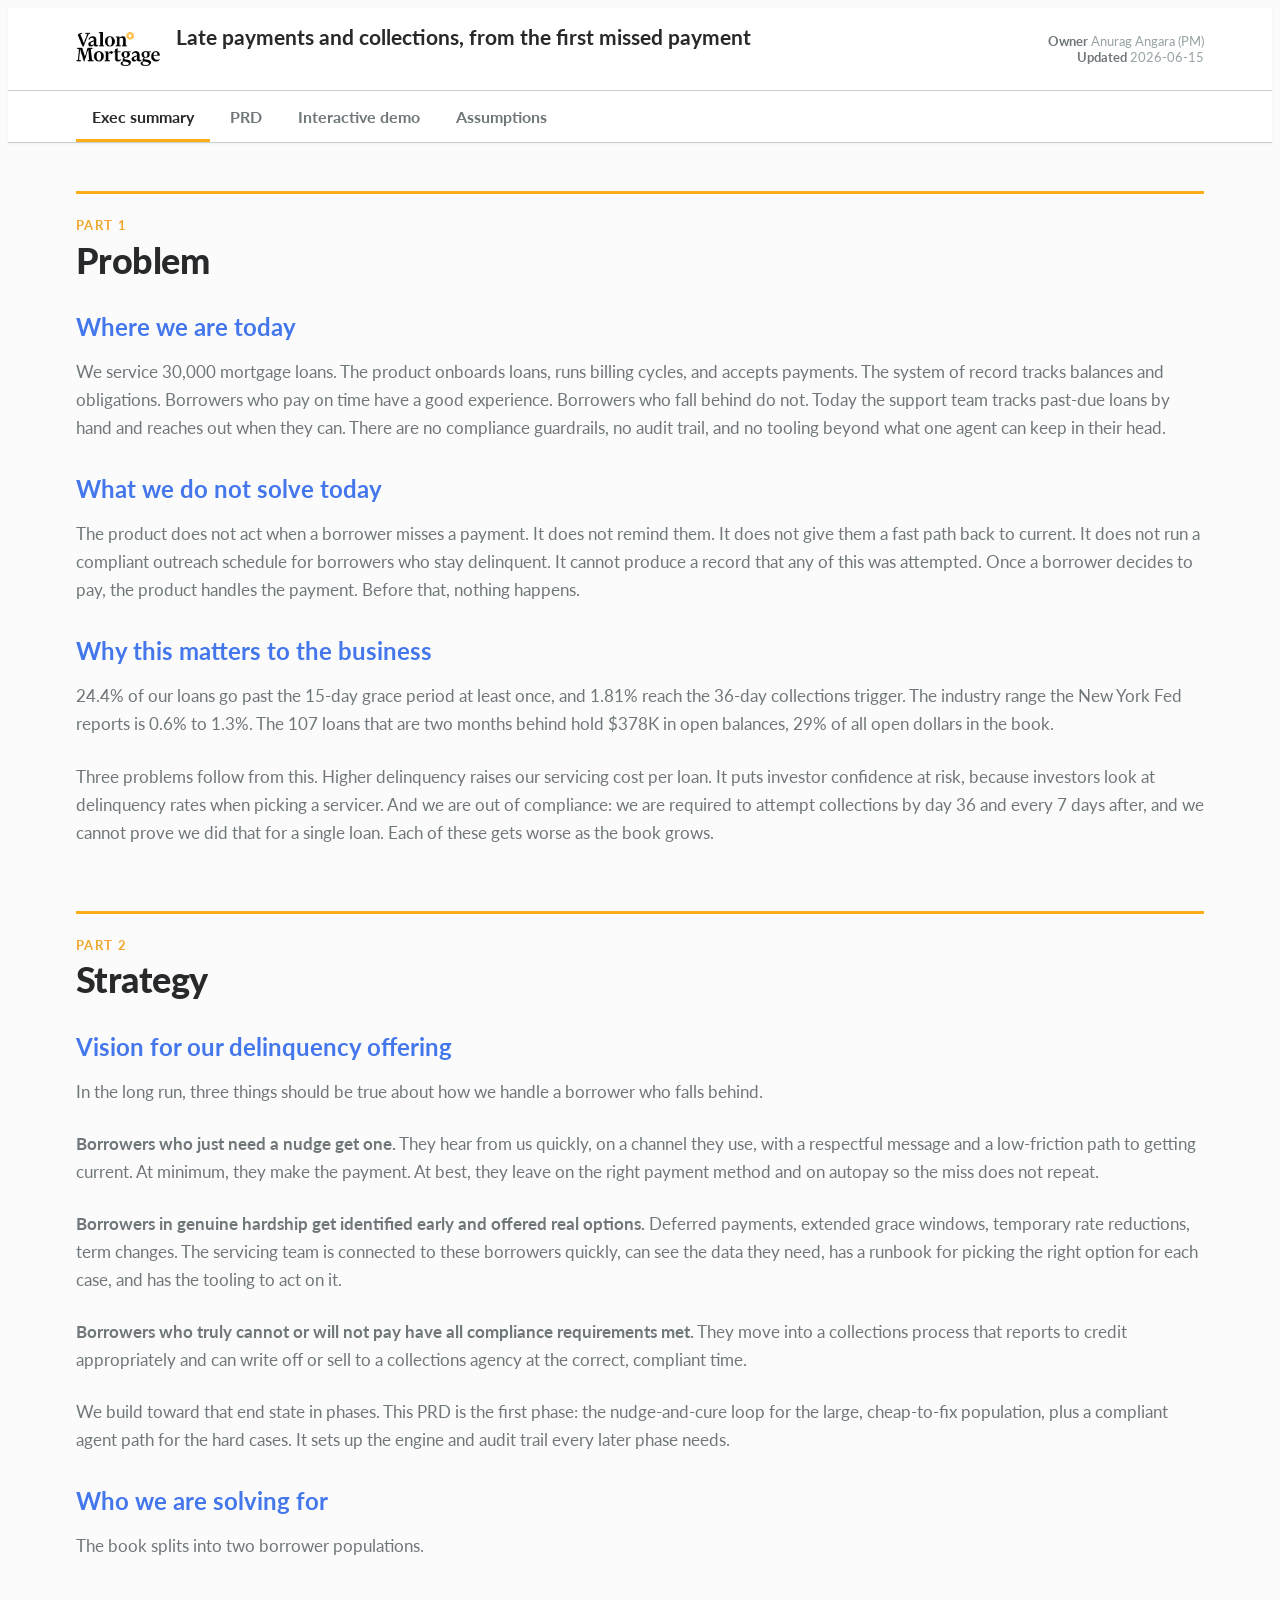
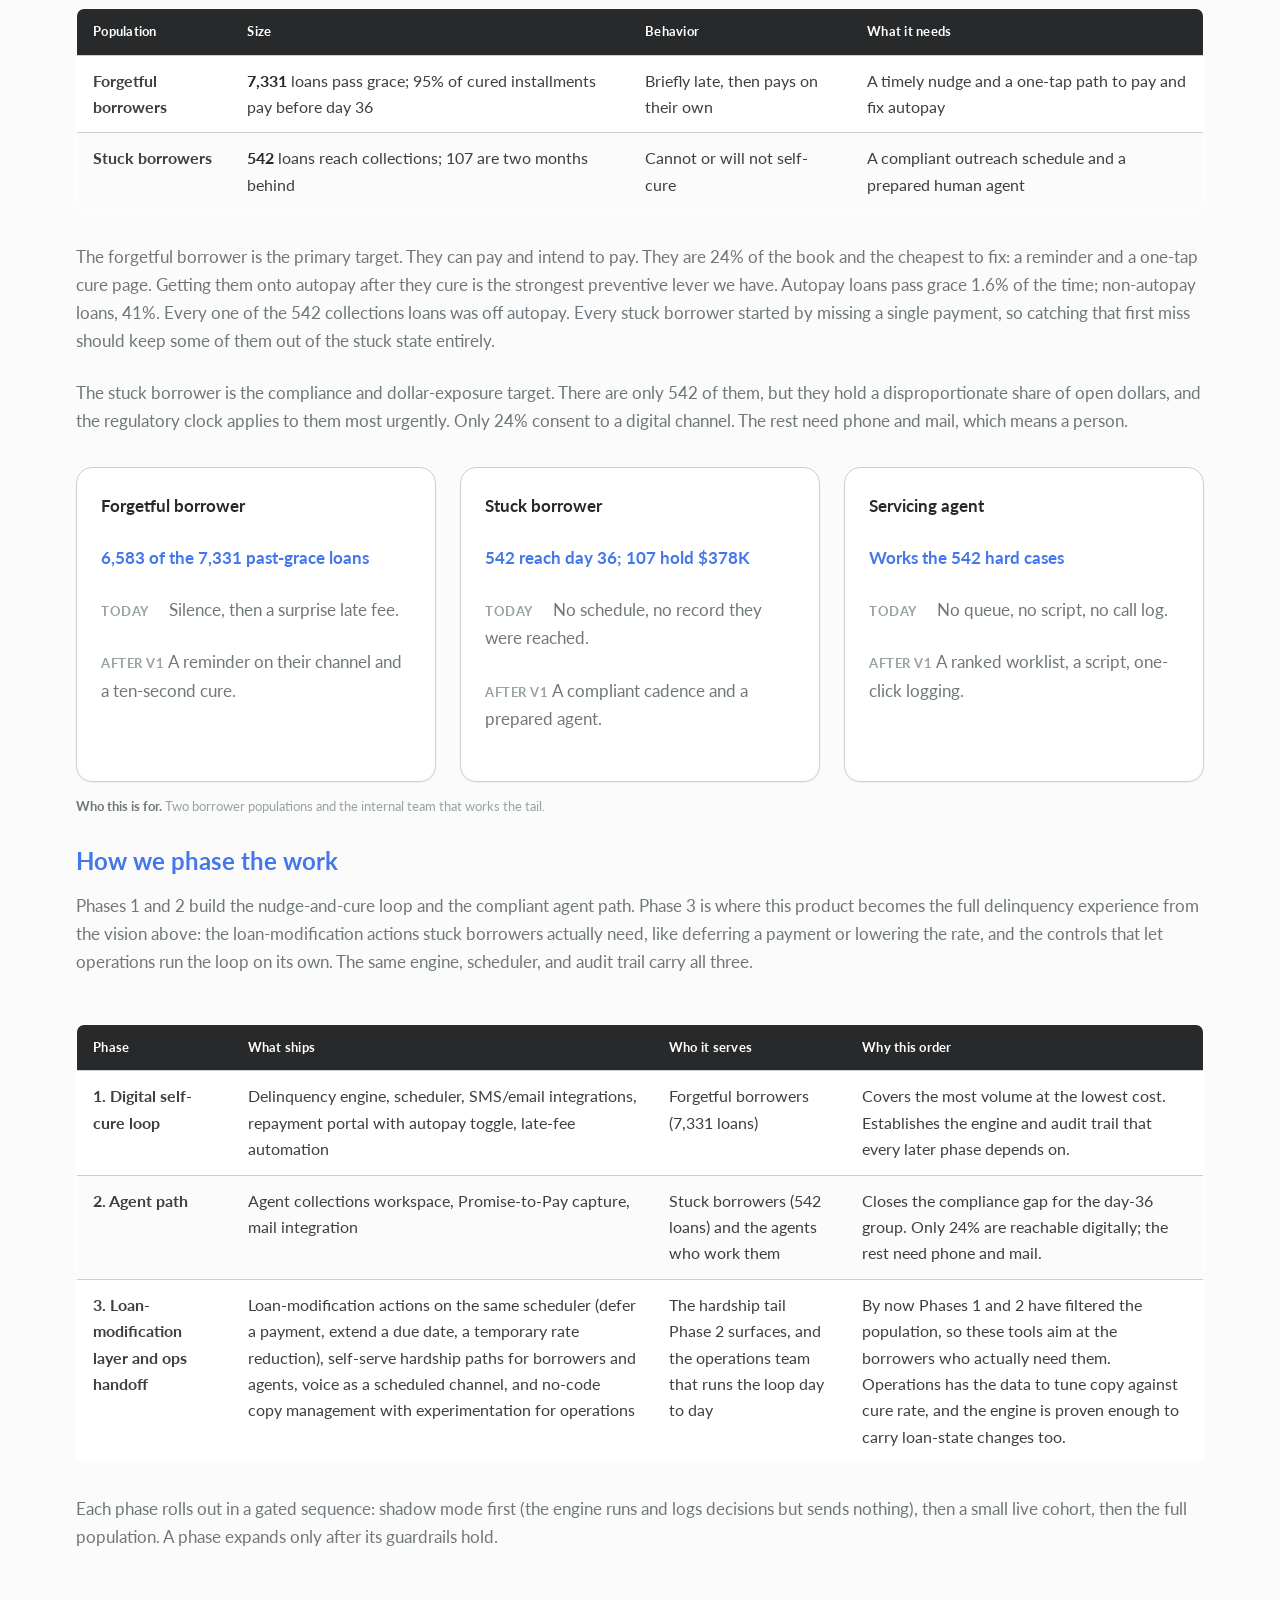
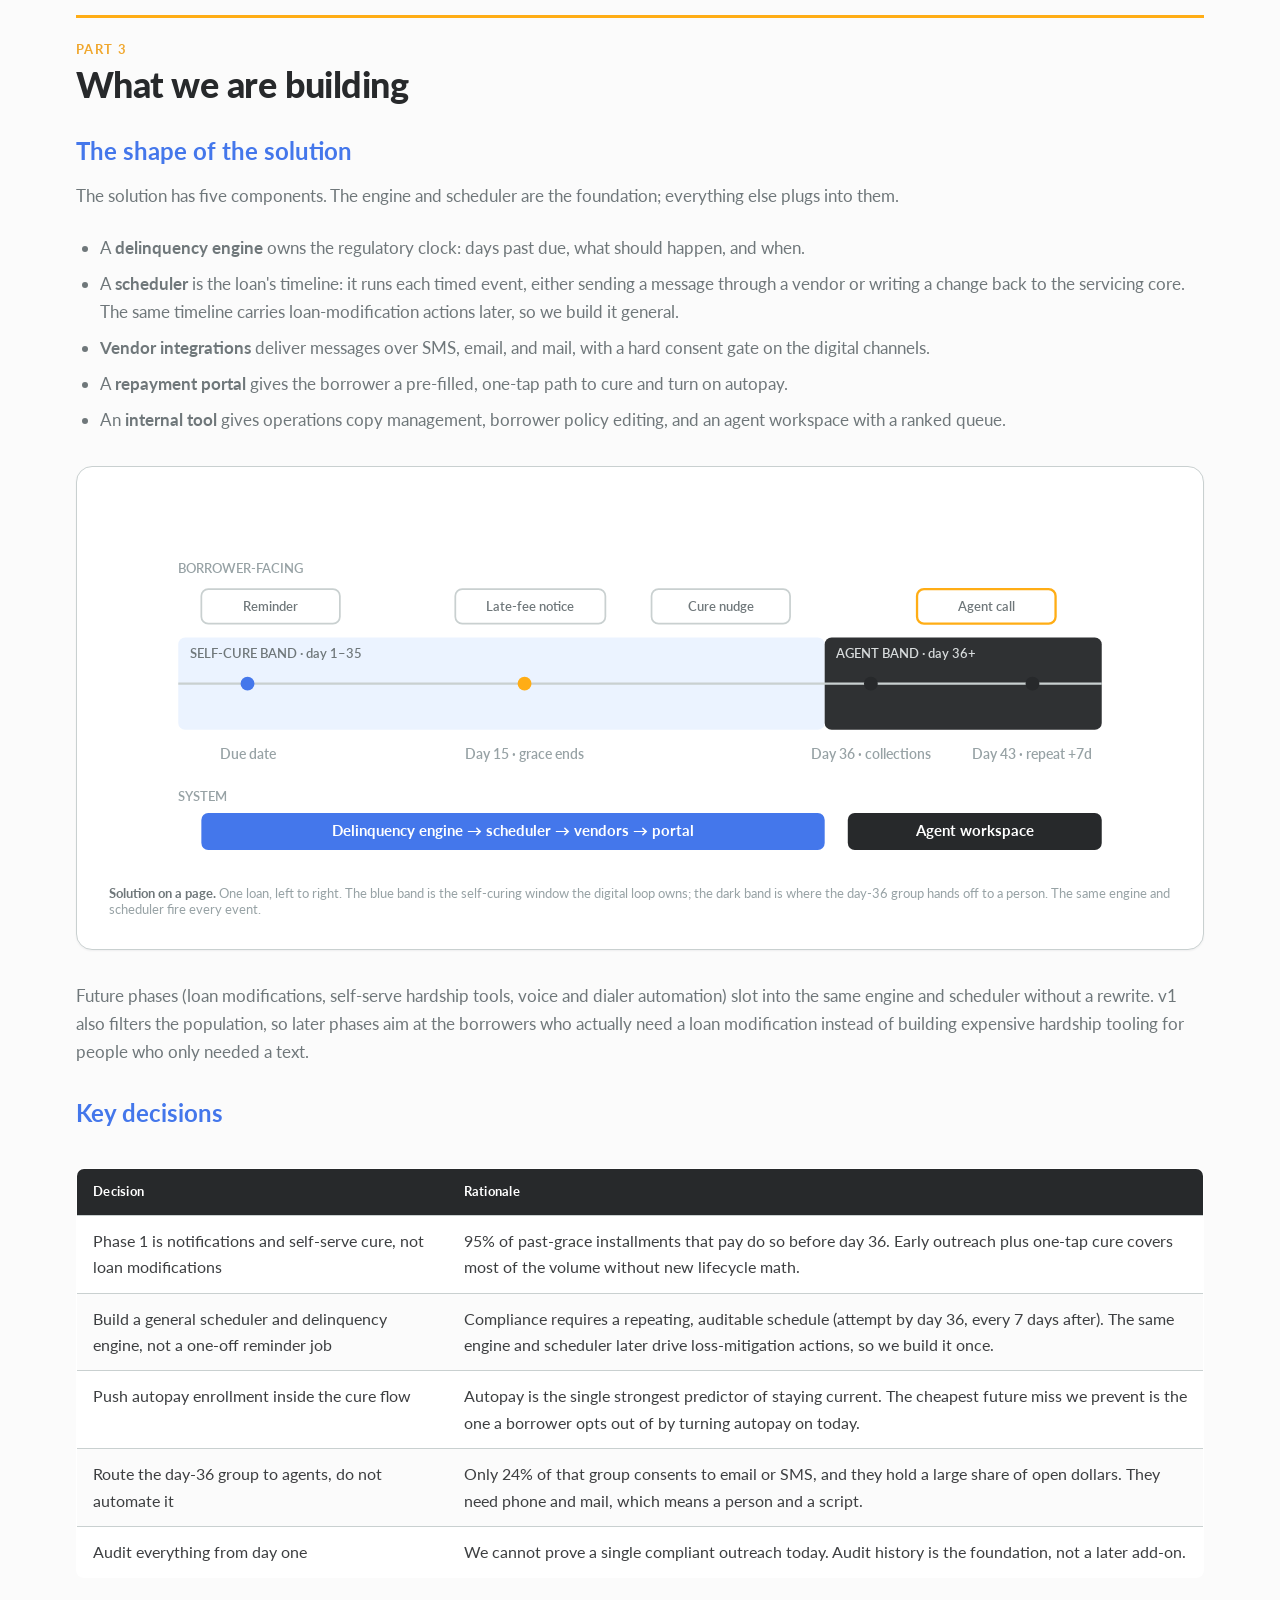
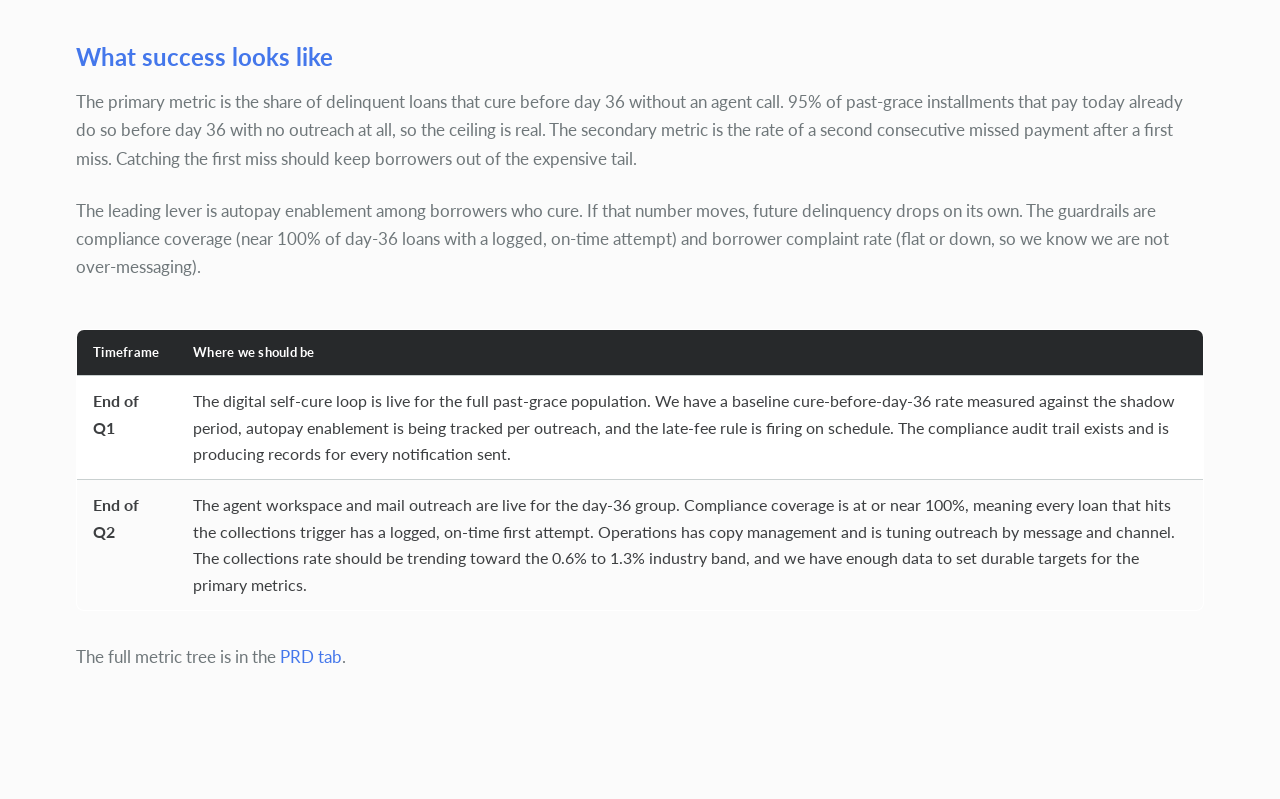
==== prd.html @ a37560a2 "some fixes" ====
<!DOCTYPE html>
<html lang="en">
<head>
  <meta charset="UTF-8">
  <meta name="viewport" content="width=device-width, initial-scale=1.0">
  <title>Valon PRD: Late payments and collections</title>
  <link rel="icon" href="brand/assets/logos/valon-brandmark.svg">
  <link rel="stylesheet" href="brand/styles.css">
  <style>
    /* ====================================================================
       Portal chrome. Colors and sizes pull from brand tokens in
       brand/styles.css; nothing here invents a new hex or font.
       ==================================================================== */

    html { scroll-behavior: smooth; }
    body.valon { background: var(--valon-off-white); }

    /* --- Sticky header ------------------------------------------------- */
    .portal-header {
      position: sticky;
      top: 0;
      z-index: 50;
      background: var(--valon-white);
      border-bottom: 1px solid var(--color-border);
      box-shadow: var(--shadow-sm);
    }
    .portal-header__bar {
      display: flex;
      align-items: center;
      gap: var(--space-4);
      padding: var(--space-4) var(--space-6);
      max-width: var(--container-max);
      margin-inline: auto;
      flex-wrap: wrap;
    }
    .portal-header__logo { height: 34px; width: auto; border-radius: 0; }
    .portal-header__title {
      font-family: var(--font-display);
      font-weight: var(--weight-bold);
      color: var(--color-heading);
      font-size: var(--text-md);
      line-height: var(--leading-snug);
      margin: 0;
    }
    .portal-header__meta {
      margin-left: auto;
      font-size: var(--text-xs);
      color: var(--valon-gray-mid);
      text-align: right;
      line-height: var(--leading-snug);
    }
    .portal-header__meta strong { color: var(--valon-gray); font-weight: var(--weight-bold); }

    /* --- Tab nav ------------------------------------------------------- */
    .tabnav {
      border-top: 1px solid var(--color-border);
      background: var(--valon-white);
    }
    .tabnav__inner {
      display: flex;
      gap: var(--space-1);
      max-width: var(--container-max);
      margin-inline: auto;
      padding-inline: var(--space-6);
      overflow-x: auto;
    }
    .tab-btn {
      appearance: none;
      background: transparent;
      border: 0;
      border-bottom: 3px solid transparent;
      font-family: var(--font-body);
      font-size: var(--text-sm);
      font-weight: var(--weight-bold);
      color: var(--valon-gray);
      padding: var(--space-4) var(--space-4) calc(var(--space-4) - 3px);
      cursor: pointer;
      white-space: nowrap;
      transition: color var(--transition), border-color var(--transition);
    }
    .tab-btn:hover { color: var(--valon-ink); }
    .tab-btn.is-active {
      color: var(--valon-ink);
      border-bottom-color: var(--valon-amber);
    }
    .tab-btn__tag {
      display: inline-block;
      margin-left: var(--space-2);
      font-size: 0.6875rem;
      font-weight: var(--weight-bold);
      letter-spacing: 0.04em;
      text-transform: uppercase;
      color: var(--valon-blue);
      background: var(--valon-blue-tint);
      border-radius: var(--radius-pill);
      padding: 2px 8px;
      vertical-align: middle;
    }

    /* --- Tab panels ---------------------------------------------------- */
    .tab-panel { display: none; }
    .tab-panel.is-active { display: block; animation: fade 200ms ease both; }
    /* Opacity-only: an animated transform (even the identity matrix left by
       animation-fill-mode:both) makes this panel a containing block for any
       position:fixed descendant, pinning the add-loan modal to the panel top
       instead of the viewport. Fade with opacity alone to avoid that. */
    @keyframes fade { from { opacity: 0; } to { opacity: 1; } }

    .doc {
      max-width: var(--container-max);
      margin-inline: auto;
      padding: var(--space-12) var(--space-6) var(--space-24);
    }

    /* ----------------------------------------------------------------------
       Document heading scale. The brand tokens step too finely between
       --text-lg/xl/2xl (and invert on mobile), so the doc sets its own
       explicit sizes in rem to keep a clear h2 > h3 > h4 ladder at every
       width. h2 carries a numbered amber rule so the top-level sections
       read as the document's primary structure; h3 and h4 are plainer.
       ---------------------------------------------------------------------- */
    .doc h2 {
      font-size: 2.25rem;
      line-height: var(--leading-tight);
      letter-spacing: -0.015em;
      font-weight: var(--weight-black);
      color: var(--color-heading);
      margin-top: var(--space-16);
      padding-top: var(--space-6);
      border-top: 3px solid var(--valon-amber);
      scroll-margin-top: 150px;
    }
    .doc h2:first-of-type { margin-top: 0; }
    .doc h3 {
      font-size: 1.5rem;
      line-height: var(--leading-snug);
      font-weight: var(--weight-bold);
      color: var(--valon-blue);
      margin-top: var(--space-8);
      scroll-margin-top: 150px;
    }
    .doc h4 {
      font-size: 1.1875rem;
      line-height: var(--leading-snug);
      font-weight: var(--weight-bold);
      color: var(--valon-ink-soft);
      margin-top: var(--space-6);
      margin-bottom: var(--space-2);
    }
    .doc p, .doc li { font-size: var(--text-base); line-height: var(--leading-relaxed); }
    .doc ul { padding-left: var(--space-6); margin: 0 0 var(--space-6); }
    .doc li { margin-bottom: var(--space-2); }
    .doc .lead {
      font-size: var(--text-md);
      color: var(--valon-ink-soft);
      line-height: var(--leading-normal);
    }
    /* Eyebrow kicker that sits above an h2 to number the section. */
    .doc .kicker {
      display: block;
      font-size: var(--text-xs);
      font-weight: var(--weight-bold);
      letter-spacing: 0.1em;
      text-transform: uppercase;
      color: var(--valon-amber-deep);
      margin-bottom: var(--space-2);
    }

    @media (max-width: 768px) {
      .doc h2 { font-size: 1.75rem; }
      .doc h3 { font-size: 1.3125rem; }
      .doc h4 { font-size: 1rem; }
    }

    /* Section divider rule between major blocks */
    .doc hr { margin: var(--space-16) 0; }

    /* --- Tables -------------------------------------------------------- */
    .doc table {
      width: 100%;
      border-collapse: collapse;
      margin: var(--space-6) 0 var(--space-8);
      font-size: var(--text-sm);
      background: var(--valon-white);
      border: 1px solid var(--color-border);
      border-radius: var(--radius);
      overflow: hidden;
    }
    .doc thead th {
      background: var(--valon-ink);
      color: var(--valon-white);
      text-align: left;
      font-weight: var(--weight-bold);
      padding: var(--space-3) var(--space-4);
      font-size: var(--text-xs);
      letter-spacing: 0.02em;
    }
    .doc tbody td {
      padding: var(--space-3) var(--space-4);
      border-top: 1px solid var(--color-border);
      vertical-align: top;
      color: var(--valon-ink-soft);
    }
    .doc tbody tr:nth-child(even) { background: var(--valon-off-white); }
    .doc tbody tr:hover { background: var(--valon-blue-tint); }
    .doc td .num { font-variant-numeric: tabular-nums; font-weight: var(--weight-bold); color: var(--valon-ink); }
    .table-wrap { overflow-x: auto; }

    /* Callout for the "shape of the solution" / brief lists */
    .callout {
      background: var(--valon-blue-tint);
      border-left: 4px solid var(--valon-blue);
      border-radius: var(--radius);
      padding: var(--space-4) var(--space-6);
      margin: var(--space-6) 0;
    }
    .callout p:last-child { margin-bottom: 0; }

    /* --- Figure / diagram frame --------------------------------------- */
    .figure {
      margin: var(--space-8) 0;
      background: var(--valon-white);
      border: 1px solid var(--color-border);
      border-radius: var(--radius-lg);
      padding: var(--space-8);
      box-shadow: var(--shadow-sm);
    }
    .figure__cap {
      margin-top: var(--space-4);
      font-size: var(--text-xs);
      color: var(--valon-gray-mid);
      line-height: var(--leading-snug);
    }
    .figure__cap b { color: var(--valon-gray); }
    .figure svg { display: block; width: 100%; height: auto; }

    /* --- In-page TOC --------------------------------------------------- */
    .toc {
      background: var(--valon-surface);
      border-radius: var(--radius-lg);
      padding: var(--space-6) var(--space-8);
      margin-bottom: var(--space-12);
    }
    .toc h4 {
      margin: 0 0 var(--space-4);
      font-size: var(--text-xs);
      text-transform: uppercase;
      letter-spacing: 0.08em;
      color: var(--valon-gray-mid);
    }
    .toc ul {
      list-style: none;
      padding: 0;
      margin: 0;
      columns: 2;
      column-gap: var(--space-8);
    }
    .toc li { margin-bottom: var(--space-2); break-inside: avoid; }
    .toc a { font-size: var(--text-sm); font-weight: var(--weight-medium); }

    /* --- Diagram primitives (shared by inline SVG labels) -------------- */
    .d-band-self { fill: var(--valon-blue-tint); }
    .d-band-agent { fill: #2f3133; }
    .d-line { stroke: var(--valon-gray-light); stroke-width: 2; }
    .d-axis { fill: var(--valon-gray-mid); font: 600 12px var(--font-body); }
    .d-node-fill { fill: var(--valon-white); stroke: var(--valon-gray-light); stroke-width: 1.5; }
    .d-node-ink { fill: var(--valon-ink); }
    .d-node-blue { fill: var(--valon-blue); }
    .d-node-amber { fill: var(--valon-amber); }
    .d-label { font: 700 13px var(--font-body); fill: var(--valon-ink); }
    .d-label-sm { font: 600 11px var(--font-body); fill: var(--valon-gray); }
    .d-label-white { font: 700 13px var(--font-body); fill: var(--valon-white); }
    .d-label-white-sm { font: 600 11px var(--font-body); fill: #d7dbdc; }
    .d-arrow { stroke: var(--valon-gray); stroke-width: 1.6; fill: none; }
    .d-arrow-dash { stroke: var(--valon-gray-mid); stroke-width: 1.6; fill: none; stroke-dasharray: 5 4; }

    /* --- Persona strip ------------------------------------------------- */
    .persona-grid {
      display: grid;
      grid-template-columns: repeat(auto-fit, minmax(220px, 1fr));
      gap: var(--space-6);
    }
    .persona {
      background: var(--valon-white);
      border: 1px solid var(--color-border);
      border-radius: var(--radius-lg);
      padding: var(--space-6);
      box-shadow: var(--shadow-sm);
    }
    .persona__role { font-family: var(--font-display); font-weight: var(--weight-bold); color: var(--valon-ink); font-size: var(--text-md); margin: 0 0 var(--space-1); }
    .persona__size { font-size: var(--text-xs); color: var(--valon-blue); font-weight: var(--weight-bold); margin-bottom: var(--space-4); }
    .persona__row { font-size: var(--text-sm); margin-bottom: var(--space-2); line-height: var(--leading-snug); }
    .persona__row .k { display: inline-block; min-width: 64px; font-weight: var(--weight-bold); color: var(--valon-gray-mid); font-size: var(--text-xs); text-transform: uppercase; letter-spacing: 0.04em; }

    /* --- Bar chart (benchmark) ----------------------------------------- */
    .bars { display: flex; flex-direction: column; gap: var(--space-4); margin-top: var(--space-2); }
    .bar-row { display: grid; grid-template-columns: 160px 1fr; align-items: center; gap: var(--space-4); }
    .bar-row__label { font-size: var(--text-sm); font-weight: var(--weight-bold); color: var(--valon-ink); text-align: right; }
    .bar-track { position: relative; height: 38px; background: var(--valon-surface); border-radius: var(--radius); overflow: hidden; }
    .bar-fill { height: 100%; border-radius: var(--radius); display: flex; align-items: center; padding-left: var(--space-3); color: var(--valon-white); font-weight: var(--weight-bold); font-size: var(--text-sm); }
    .bar-fill--us { background: var(--valon-red); }
    .bar-band { position: absolute; top: 0; bottom: 0; background: rgba(68,119,235,0.18); border-left: 2px dashed var(--valon-blue); border-right: 2px dashed var(--valon-blue); }
    .bar-band__lab { position: absolute; top: 50%; transform: translateY(-50%); font-size: var(--text-xs); font-weight: var(--weight-bold); color: var(--valon-blue-deep); }
    .bar-scale { grid-column: 2; display: flex; justify-content: space-between; font-size: 0.6875rem; color: var(--valon-gray-mid); margin-top: var(--space-1); }

    /* --- Phone wireframe ----------------------------------------------- */
    .phone {
      width: 300px;
      margin-inline: auto;
      border: 10px solid var(--valon-ink);
      border-radius: 32px;
      background: var(--valon-off-white);
      padding: var(--space-4);
      box-shadow: var(--shadow);
    }
    .phone__bar { height: 6px; width: 60px; background: var(--valon-gray-light); border-radius: var(--radius-pill); margin: 0 auto var(--space-4); }
    .phone__msg { font-size: var(--text-xs); color: var(--valon-gray-mid); text-transform: uppercase; letter-spacing: 0.06em; font-weight: var(--weight-bold); margin-bottom: var(--space-2); }
    .phone__amt { font-family: var(--font-display); font-size: var(--text-3xl); font-weight: var(--weight-black); color: var(--valon-ink); line-height: 1; }
    .phone__due { font-size: var(--text-sm); color: var(--valon-red); font-weight: var(--weight-bold); margin: var(--space-2) 0 var(--space-6); }
    .phone__pay {
      display: block; width: 100%; text-align: center;
      background: var(--valon-blue); color: var(--valon-white);
      font-weight: var(--weight-bold); font-size: var(--text-base);
      padding: var(--space-4); border-radius: var(--radius-pill); border: 0;
      margin-bottom: var(--space-4);
    }
    .phone__toggle {
      display: flex; align-items: center; gap: var(--space-3);
      background: var(--valon-white); border: 2px solid var(--valon-amber);
      border-radius: var(--radius); padding: var(--space-3) var(--space-4);
    }
    .phone__switch { width: 40px; height: 24px; border-radius: var(--radius-pill); background: var(--valon-amber); position: relative; flex: none; }
    .phone__switch::after { content: ""; position: absolute; top: 3px; right: 3px; width: 18px; height: 18px; border-radius: 50%; background: var(--valon-white); }
    .phone__toggle-txt { font-size: var(--text-xs); line-height: var(--leading-snug); }
    .phone__toggle-txt b { color: var(--valon-ink); display: block; font-size: var(--text-sm); }

    @media (max-width: 768px) {
      .toc ul { columns: 1; }
      .bar-row { grid-template-columns: 1fr; }
      .bar-row__label { text-align: left; }
      .portal-header__meta { display: none; }
    }

    /* ====================================================================
       Interactive delinquency workflow. A stage rail across the top; each
       stage opens a panel of expandable requirements. Colors and sizes are
       brand tokens only.
       ==================================================================== */
    .flow { margin: var(--space-8) 0; }

    /* --- Stage rail ---------------------------------------------------- */
    .flow__rail {
      display: flex;
      gap: var(--space-2);
      overflow-x: auto;
      padding-bottom: var(--space-2);
      margin-bottom: var(--space-6);
      scrollbar-width: thin;
    }
    .flow-step {
      appearance: none;
      flex: 1 0 auto;
      min-width: 150px;
      text-align: left;
      background: var(--valon-white);
      border: 1px solid var(--color-border);
      border-top: 3px solid var(--valon-gray-light);
      border-radius: var(--radius);
      padding: var(--space-3) var(--space-4);
      cursor: pointer;
      transition: border-color var(--transition), box-shadow var(--transition),
                  background-color var(--transition);
    }
    .flow-step:hover { box-shadow: var(--shadow-sm); border-top-color: var(--valon-gray-mid); }
    .flow-step:focus-visible { outline: 2px solid var(--valon-blue); outline-offset: 2px; }
    .flow-step__day {
      display: block;
      font-size: 0.6875rem;
      font-weight: var(--weight-bold);
      letter-spacing: 0.06em;
      text-transform: uppercase;
      color: var(--valon-gray-mid);
      margin-bottom: var(--space-1);
    }
    .flow-step__name {
      font-family: var(--font-display);
      font-weight: var(--weight-bold);
      color: var(--valon-ink);
      font-size: var(--text-sm);
      line-height: var(--leading-snug);
    }
    /* Active and tone variants recolor the top border and day label. */
    .flow-step.is-active { background: var(--valon-blue-tint); border-top-color: var(--valon-blue); box-shadow: var(--shadow-sm); }
    .flow-step.is-active .flow-step__day { color: var(--valon-blue-deep); }
    .flow-step[data-tone="warn"].is-active { background: rgba(241, 186, 80, 0.16); border-top-color: var(--valon-amber-deep); }
    .flow-step[data-tone="warn"].is-active .flow-step__day { color: var(--valon-amber-deep); }
    .flow-step[data-tone="risk"].is-active { background: rgba(179, 35, 22, 0.08); border-top-color: var(--valon-red); }
    .flow-step[data-tone="risk"].is-active .flow-step__day { color: var(--valon-red); }
    .flow-step[data-tone="good"].is-active { background: rgba(23, 115, 38, 0.08); border-top-color: var(--valon-green); }
    .flow-step[data-tone="good"].is-active .flow-step__day { color: var(--valon-green-deep); }

    /* --- Stage panel --------------------------------------------------- */
    .flow-panel { display: none; }
    .flow-panel.is-active { display: block; animation: flow-fade var(--transition); }
    @keyframes flow-fade { from { opacity: 0; transform: translateY(4px); } to { opacity: 1; transform: none; } }

    .flow-panel__head {
      background: var(--valon-white);
      border: 1px solid var(--color-border);
      border-left: 4px solid var(--valon-blue);
      border-radius: var(--radius);
      padding: var(--space-4) var(--space-6);
      margin-bottom: var(--space-4);
    }
    .flow-panel[data-tone="warn"] .flow-panel__head { border-left-color: var(--valon-amber-deep); }
    .flow-panel[data-tone="risk"] .flow-panel__head { border-left-color: var(--valon-red); }
    .flow-panel[data-tone="good"] .flow-panel__head { border-left-color: var(--valon-green); }
    .flow-panel__trigger { font-size: var(--text-xs); font-weight: var(--weight-bold); text-transform: uppercase; letter-spacing: 0.06em; color: var(--valon-gray-mid); margin: 0 0 var(--space-1); }
    .flow-panel__action { font-size: var(--text-base); color: var(--valon-ink-soft); margin: 0; }
    .flow-panel__action b { color: var(--valon-ink); }

    /* --- Expandable requirement groups (native details) ---------------- */
    .flow-req { border: 1px solid var(--color-border); border-radius: var(--radius); background: var(--valon-white); margin-bottom: var(--space-3); overflow: hidden; }
    .flow-req > summary {
      list-style: none;
      cursor: pointer;
      display: flex;
      align-items: center;
      gap: var(--space-3);
      padding: var(--space-3) var(--space-4);
      font-weight: var(--weight-bold);
      color: var(--valon-ink);
      font-size: var(--text-sm);
    }
    .flow-req > summary::-webkit-details-marker { display: none; }
    .flow-req > summary:hover { background: var(--valon-off-white); }
    .flow-req > summary:focus-visible { outline: 2px solid var(--valon-blue); outline-offset: -2px; }
    .flow-req__chev { flex: none; width: 16px; height: 16px; transition: transform var(--transition); color: var(--valon-gray-mid); }
    .flow-req[open] .flow-req__chev { transform: rotate(90deg); }
    .flow-req__owner {
      margin-left: auto;
      font-size: 0.6875rem;
      font-weight: var(--weight-bold);
      text-transform: uppercase;
      letter-spacing: 0.04em;
      color: var(--valon-gray);
      background: var(--valon-surface);
      border-radius: var(--radius-pill);
      padding: 3px 10px;
      white-space: nowrap;
    }
    .flow-req__body { padding: 0 var(--space-4) var(--space-4) calc(var(--space-4) + 16px + var(--space-3)); }
    .flow-req__body ul { margin: 0; padding-left: var(--space-6); }
    .flow-req__body li { font-size: var(--text-sm); color: var(--valon-gray); margin-bottom: var(--space-2); line-height: var(--leading-snug); }
    .flow-req__body li:last-child { margin-bottom: 0; }
    .flow-req__body li b { color: var(--valon-ink); font-weight: var(--weight-bold); }
    .flow-req__body code { font-size: 0.85em; }

    /* Compliance and exit rows sit below the requirement list. */
    .flow-foot { display: grid; grid-template-columns: 1fr 1fr; gap: var(--space-3); margin-top: var(--space-4); }
    .flow-foot__cell { background: var(--valon-surface); border-radius: var(--radius); padding: var(--space-3) var(--space-4); }
    .flow-foot__cell h5 { margin: 0 0 var(--space-2); font-size: 0.6875rem; text-transform: uppercase; letter-spacing: 0.06em; color: var(--valon-gray-mid); font-weight: var(--weight-bold); }
    .flow-foot__cell p { margin: 0; font-size: var(--text-sm); color: var(--valon-ink-soft); line-height: var(--leading-snug); }
    .flow-foot__cell--gate { background: var(--valon-blue-tint); }
    .flow-foot__cell--gate h5 { color: var(--valon-blue-deep); }

    .flow__hint { font-size: var(--text-xs); color: var(--valon-gray-mid); margin-top: var(--space-4); }

    @media (max-width: 768px) {
      .flow-foot { grid-template-columns: 1fr; }
      .flow-req__body { padding-left: var(--space-4); }
    }

    /* ====================================================================
       INTERACTIVE DEMO. A localStorage-backed model of the whole loop:
       a simulated clock the delinquency engine fires events on, a live
       repayment portal, the agent workspace, and one audit ledger that
       every action writes to. Everything namespaced .demo* so it does not
       collide with .flow. Brand tokens only; no new hex or font.
       ==================================================================== */
    .demo { max-width: var(--container-max); margin-inline: auto; padding: var(--space-8) var(--space-6) var(--space-24); }

    /* --- Top control bar: view switch + reset ------------------------- */
    .demo-bar {
      position: sticky; top: 118px; z-index: 20;
      display: flex; align-items: center; gap: var(--space-4); flex-wrap: wrap;
      background: var(--valon-white); border: 1px solid var(--color-border);
      border-radius: var(--radius-lg); box-shadow: var(--shadow-sm);
      padding: var(--space-3) var(--space-4); margin-bottom: var(--space-8);
    }
    .demo-seg { display: inline-flex; background: var(--valon-surface); border-radius: var(--radius-pill); padding: 4px; gap: 2px; }
    .demo-seg__btn {
      appearance: none; border: 0; background: transparent; cursor: pointer;
      font-family: var(--font-body); font-size: var(--text-sm); font-weight: var(--weight-bold);
      color: var(--valon-gray); padding: var(--space-2) var(--space-4); border-radius: var(--radius-pill);
      white-space: nowrap; transition: background var(--transition), color var(--transition);
    }
    .demo-seg__btn:hover { color: var(--valon-ink); }
    .demo-seg__btn.is-active { background: var(--valon-white); color: var(--valon-ink); box-shadow: var(--shadow-sm); }
    .demo-bar__store { font-size: var(--text-xs); color: var(--valon-gray-mid); display: flex; align-items: center; gap: var(--space-2); }
    .demo-bar__dot { width: 8px; height: 8px; border-radius: 50%; background: var(--valon-green); flex: none; }
    .demo-btn {
      appearance: none; cursor: pointer; font-family: var(--font-body); font-weight: var(--weight-bold);
      font-size: var(--text-sm); border-radius: var(--radius-pill); padding: var(--space-2) var(--space-4);
      border: 1px solid var(--color-border); background: var(--valon-white); color: var(--valon-ink);
      transition: background var(--transition), border-color var(--transition), color var(--transition);
    }
    .demo-btn:hover { background: var(--valon-surface); }
    .demo-btn:focus-visible { outline: 2px solid var(--valon-blue); outline-offset: 2px; }
    .demo-btn--primary { background: var(--valon-blue); border-color: var(--valon-blue); color: var(--valon-white); }
    .demo-btn--primary:hover { background: var(--valon-blue-strong); }
    .demo-btn--ghostdanger { color: var(--valon-red); border-color: rgba(179,35,22,0.3); }
    .demo-btn--ghostdanger:hover { background: rgba(179,35,22,0.06); }
    .demo-btn--amber { background: var(--valon-amber); border-color: var(--valon-amber); color: var(--valon-ink); }
    .demo-btn--amber:hover { background: var(--valon-amber-deep); }
    .demo-btn:disabled { opacity: 0.45; cursor: not-allowed; }
    .demo-btn--sm { font-size: var(--text-xs); padding: 6px var(--space-3); }

    .demo-view { display: none; }
    .demo-view.is-active { display: block; animation: flow-fade var(--transition); }

    /* --- Generic card + grid ------------------------------------------ */
    .demo-grid { display: grid; gap: var(--space-6); }
    @media (min-width: 900px) { .demo-grid--lr { grid-template-columns: 1.55fr 1fr; align-items: start; } }
    .demo-card { background: var(--valon-white); border: 1px solid var(--color-border); border-radius: var(--radius-lg); box-shadow: var(--shadow-sm); overflow: hidden; }
    .demo-card__head { padding: var(--space-4) var(--space-6); border-bottom: 1px solid var(--color-border); display: flex; align-items: center; gap: var(--space-3); flex-wrap: wrap; }
    .demo-card__title { font-family: var(--font-display); font-weight: var(--weight-bold); color: var(--valon-ink); font-size: var(--text-md); margin: 0; }
    .demo-card__sub { font-size: var(--text-xs); color: var(--valon-gray-mid); margin: 2px 0 0; }
    .demo-card__body { padding: var(--space-6); }
    .demo-card__body--flush { padding: 0; }

    /* --- Borrower picker chips ---------------------------------------- */
    .demo-borrowers { display: flex; gap: var(--space-3); flex-wrap: wrap; margin-bottom: var(--space-6); }
    .demo-bchip {
      appearance: none; cursor: pointer; text-align: left; background: var(--valon-white);
      border: 1px solid var(--color-border); border-radius: var(--radius); padding: var(--space-3) var(--space-4);
      min-width: 210px; transition: border-color var(--transition), box-shadow var(--transition);
    }
    .demo-bchip:hover { border-color: var(--valon-gray-mid); box-shadow: var(--shadow-sm); }
    .demo-bchip.is-active { border-color: var(--valon-blue); box-shadow: 0 0 0 1px var(--valon-blue); }
    .demo-bchip__name { font-weight: var(--weight-bold); color: var(--valon-ink); font-size: var(--text-sm); }
    .demo-bchip__meta { font-size: var(--text-xs); color: var(--valon-gray); margin-top: 2px; }
    .demo-bchip__tag { display: inline-block; margin-top: var(--space-2); font-size: 0.6875rem; font-weight: var(--weight-bold); letter-spacing: 0.04em; text-transform: uppercase; padding: 2px 8px; border-radius: var(--radius-pill); }
    .demo-tag--forget { color: var(--valon-blue); background: var(--valon-blue-tint); }
    .demo-tag--stuck { color: var(--valon-red); background: rgba(179,35,22,0.1); }
    .demo-tag--auto { color: var(--valon-green-deep); background: rgba(23,115,38,0.1); }

    /* --- Clock / status strip ----------------------------------------- */
    .demo-clock { display: flex; align-items: center; gap: var(--space-6); flex-wrap: wrap; background: var(--valon-ink); border-radius: var(--radius-lg); padding: var(--space-4) var(--space-6); color: var(--valon-white); margin-bottom: var(--space-6); }
    .demo-clock__day { font-family: var(--font-display); font-weight: var(--weight-black); font-size: var(--text-2xl); line-height: 1; }
    .demo-clock__day small { display: block; font-size: 0.6875rem; font-weight: var(--weight-bold); letter-spacing: 0.08em; text-transform: uppercase; color: var(--valon-gray-mid); margin-bottom: 4px; }
    .demo-clock__stat { display: flex; flex-direction: column; gap: 2px; }
    .demo-clock__stat .k { font-size: 0.6875rem; font-weight: var(--weight-bold); letter-spacing: 0.06em; text-transform: uppercase; color: var(--valon-gray-mid); }
    .demo-clock__stat .v { font-size: var(--text-base); font-weight: var(--weight-bold); }
    .demo-clock__stat .v.ok { color: #9be3a6; }
    .demo-clock__stat .v.warn { color: var(--valon-yellow); }
    .demo-clock__stat .v.risk { color: #f4a59c; }
    .demo-clock__ctrl { margin-left: auto; display: flex; gap: var(--space-2); flex-wrap: wrap; }
    .demo-clock__ctrl .demo-btn { border-color: rgba(255,255,255,0.18); background: rgba(255,255,255,0.06); color: var(--valon-white); }
    .demo-clock__ctrl .demo-btn:hover { background: rgba(255,255,255,0.14); }
    .demo-clock__ctrl .demo-btn--amber { background: var(--valon-amber); border-color: var(--valon-amber); color: var(--valon-ink); }
    .demo-clock__ctrl .demo-btn--amber:hover { background: var(--valon-amber-deep); }
    .demo-clock__ctrl .demo-btn:disabled { opacity: 0.4; }

    /* --- Timeline ----------------------------------------------------- */
    .demo-tl { position: relative; padding: var(--space-2) 0; }
    .demo-tl::before { content: ""; position: absolute; left: 7px; top: 10px; bottom: 10px; width: 2px; background: var(--valon-gray-light); }
    .demo-tl__item { position: relative; padding: 0 0 var(--space-6) var(--space-8); }
    .demo-tl__item:last-child { padding-bottom: 0; }
    .demo-tl__dot { position: absolute; left: 0; top: 2px; width: 16px; height: 16px; border-radius: 50%; background: var(--valon-white); border: 3px solid var(--valon-gray-mid); box-sizing: border-box; }
    .demo-tl__item[data-kind="reminder"] .demo-tl__dot { border-color: var(--valon-blue); }
    .demo-tl__item[data-kind="latefee"] .demo-tl__dot { border-color: var(--valon-amber-deep); }
    .demo-tl__item[data-kind="nudge"] .demo-tl__dot { border-color: var(--valon-blue); }
    .demo-tl__item[data-kind="agent"] .demo-tl__dot { border-color: var(--valon-ink); background: var(--valon-ink); }
    .demo-tl__item[data-kind="cure"] .demo-tl__dot, .demo-tl__item[data-kind="autopay"] .demo-tl__dot { border-color: var(--valon-green); background: var(--valon-green); }
    .demo-tl__item[data-kind="ptp"] .demo-tl__dot { border-color: var(--valon-green); }
    .demo-tl__when { font-size: 0.6875rem; font-weight: var(--weight-bold); letter-spacing: 0.04em; text-transform: uppercase; color: var(--valon-gray-mid); }
    .demo-tl__title { font-weight: var(--weight-bold); color: var(--valon-ink); font-size: var(--text-sm); margin: 2px 0; }
    .demo-tl__title .demo-pill { margin-left: var(--space-2); }
    .demo-tl__body { font-size: var(--text-sm); color: var(--valon-gray); line-height: var(--leading-snug); }
    .demo-tl__msg { margin-top: var(--space-2); background: var(--valon-surface); border-radius: var(--radius); padding: var(--space-3) var(--space-4); font-size: var(--text-sm); color: var(--valon-ink-soft); line-height: var(--leading-snug); }
    .demo-tl__msg .chan { display: block; font-size: 0.625rem; font-weight: var(--weight-bold); letter-spacing: 0.06em; text-transform: uppercase; color: var(--valon-blue); margin-bottom: 4px; }
    .demo-tl__msg.is-mail .chan { color: var(--valon-gray-mid); }
    .demo-tl__future { opacity: 0.5; }
    .demo-tl__future .demo-tl__dot { border-style: dashed; background: var(--valon-white); }
    .demo-tl__empty { font-size: var(--text-sm); color: var(--valon-gray-mid); font-style: italic; }
    .demo-tl__item.is-current { padding-left: var(--space-8); }
    .demo-tl__item.is-current::after { content: ""; position: absolute; left: -10px; top: -6px; right: -10px; bottom: var(--space-3); background: var(--valon-amber-tint, rgba(255,173,21,0.1)); border-left: 3px solid var(--valon-amber); border-radius: var(--radius); z-index: 0; }
    .demo-tl__item.is-current > * { position: relative; z-index: 1; }
    .demo-tl__item.is-current .demo-tl__dot { box-shadow: 0 0 0 4px rgba(255,173,21,0.22); }
    .demo-tl__actions { display: flex; align-items: center; flex-wrap: wrap; gap: var(--space-2); margin-top: var(--space-3); }
    .demo-tl__actlabel { font-size: 0.6875rem; font-weight: var(--weight-bold); letter-spacing: 0.04em; text-transform: uppercase; color: var(--valon-gray-mid); margin-right: 2px; }
    /* --- Loan terms config -------------------------------------------- */
    .demo-card--terms { margin-bottom: var(--space-4); }
    .demo-terms { display: grid; grid-template-columns: repeat(auto-fit, minmax(150px, 1fr)); gap: var(--space-4) var(--space-6); }
    .demo-term { min-width: 0; }
    .demo-terms__k { font-size: 0.6875rem; font-weight: var(--weight-bold); letter-spacing: 0.04em; text-transform: uppercase; color: var(--valon-gray-mid); margin-bottom: 2px; }
    .demo-terms__v { font-size: var(--text-sm); font-weight: var(--weight-medium); color: var(--valon-ink); }
    .demo-terms__v.is-on { color: var(--valon-green-deep); }
    .demo-terms__v.is-off { color: var(--valon-gray-mid); }
    .demo-terms__autopay { display: flex; align-items: center; justify-content: space-between; gap: var(--space-4); margin-top: var(--space-4); padding-top: var(--space-4); border-top: 1px solid var(--valon-gray-light); }
    .demo-terms__note { font-size: var(--text-sm); color: var(--valon-gray-mid); line-height: var(--leading-snug); margin: var(--space-3) 0 0; }
    .demo-chanchip { display: inline-block; font-size: 0.6875rem; font-weight: var(--weight-bold); padding: 2px 8px; border-radius: var(--radius-pill); margin: 0 4px 4px 0; }
    .demo-chanchip.is-on { color: var(--valon-blue); background: var(--valon-blue-tint); }
    .demo-chanchip.is-off { color: var(--valon-gray-mid); background: var(--valon-surface); text-decoration: line-through; }

    .demo-pill { display: inline-block; font-size: 0.625rem; font-weight: var(--weight-bold); letter-spacing: 0.04em; text-transform: uppercase; padding: 2px 8px; border-radius: var(--radius-pill); vertical-align: middle; }
    .demo-pill--sent { color: var(--valon-blue); background: var(--valon-blue-tint); }
    .demo-pill--fee { color: var(--valon-amber-deep); background: rgba(255,173,21,0.16); }
    .demo-pill--good { color: var(--valon-green-deep); background: rgba(23,115,38,0.1); }
    .demo-pill--risk { color: var(--valon-red); background: rgba(179,35,22,0.1); }
    .demo-pill--ink { color: var(--valon-white); background: var(--valon-ink); }
    .demo-pill--skip { color: var(--valon-gray); background: var(--valon-surface); }

    /* --- Live repayment portal (extends .phone) ----------------------- */
    .demo-portal { position: sticky; top: 188px; }
    .demo-portal .phone { box-shadow: var(--shadow); }
    .phone__pay { cursor: pointer; transition: background var(--transition); }
    .phone__pay:hover { background: var(--valon-blue-strong); }
    .phone__pay:disabled { background: var(--valon-gray-light); cursor: not-allowed; }
    .phone__toggle { cursor: pointer; user-select: none; }
    .phone__toggle.is-off { border-color: var(--valon-gray-light); }
    .phone__toggle.is-off .phone__switch { background: var(--valon-gray-light); }
    .phone__toggle.is-off .phone__switch::after { right: auto; left: 3px; }
    .phone__method { font-size: var(--text-xs); color: var(--valon-gray); margin-top: var(--space-3); text-align: center; }
    .phone__done { text-align: center; padding: var(--space-6) var(--space-2); }
    .phone__done .ico { width: 48px; height: 48px; margin: 0 auto var(--space-3); display: block; }
    .phone__done h4 { font-family: var(--font-display); font-weight: var(--weight-black); color: var(--valon-green-deep); font-size: var(--text-lg); margin: 0 0 var(--space-2); text-transform: none; letter-spacing: 0; }
    .phone__done p { font-size: var(--text-sm); color: var(--valon-ink-soft); margin: 0; line-height: var(--leading-snug); }
    .demo-portal__note { font-size: var(--text-xs); color: var(--valon-gray-mid); text-align: center; margin-top: var(--space-4); line-height: var(--leading-snug); }

    /* --- Agent worklist ----------------------------------------------- */
    .demo-worklist { width: 100%; border-collapse: collapse; font-size: var(--text-sm); }
    .demo-worklist thead th { background: var(--valon-ink); color: var(--valon-white); text-align: left; font-weight: var(--weight-bold); padding: var(--space-3) var(--space-4); font-size: var(--text-xs); letter-spacing: 0.02em; }
    .demo-worklist tbody td { padding: var(--space-3) var(--space-4); border-top: 1px solid var(--color-border); vertical-align: middle; color: var(--valon-ink-soft); }
    .demo-worklist tbody tr { cursor: pointer; transition: background var(--transition); }
    .demo-worklist tbody tr:hover { background: var(--valon-blue-tint); }
    .demo-worklist tbody tr.is-active { background: var(--valon-blue-tint); box-shadow: inset 3px 0 0 var(--valon-blue); }
    .demo-worklist tbody tr.is-done td { opacity: 0.55; }
    .demo-worklist .num { font-variant-numeric: tabular-nums; font-weight: var(--weight-bold); color: var(--valon-ink); }
    .demo-worklist__rank { display: inline-flex; align-items: center; justify-content: center; width: 22px; height: 22px; border-radius: 50%; background: var(--valon-surface); font-size: var(--text-xs); font-weight: var(--weight-bold); color: var(--valon-gray); }

    /* --- Agent case panel + script ------------------------------------ */
    .demo-script__step { border: 1px solid var(--color-border); border-radius: var(--radius); padding: var(--space-4); margin-bottom: var(--space-3); }
    .demo-script__step h5 { margin: 0 0 var(--space-2); font-size: var(--text-xs); text-transform: uppercase; letter-spacing: 0.04em; color: var(--valon-blue); font-weight: var(--weight-bold); }
    .demo-script__say { font-size: var(--text-sm); color: var(--valon-ink-soft); line-height: var(--leading-snug); margin: 0 0 var(--space-3); }
    .demo-script__say b { color: var(--valon-ink); }
    .demo-field { margin-bottom: var(--space-3); }
    .demo-field > label { display: block; font-size: var(--text-xs); font-weight: var(--weight-bold); color: var(--valon-gray); margin-bottom: var(--space-2); }
    .demo-input, .demo-select, .demo-textarea {
      width: 100%; font-family: var(--font-body); font-size: var(--text-sm); color: var(--valon-ink);
      border: 1px solid var(--color-border); border-radius: var(--radius); padding: var(--space-2) var(--space-3); background: var(--valon-white); box-sizing: border-box;
    }
    .demo-input:focus, .demo-select:focus, .demo-textarea:focus { outline: 2px solid var(--valon-blue); outline-offset: -1px; border-color: var(--valon-blue); }
    .demo-textarea { min-height: 64px; resize: vertical; }
    .demo-radio { display: inline-flex; gap: var(--space-2); flex-wrap: wrap; }
    .demo-radio label { display: inline-flex; align-items: center; gap: 6px; font-size: var(--text-sm); color: var(--valon-ink-soft); border: 1px solid var(--color-border); border-radius: var(--radius-pill); padding: 6px var(--space-3); cursor: pointer; }
    .demo-radio input { accent-color: var(--valon-blue); }
    .demo-empty { text-align: center; padding: var(--space-12) var(--space-6); color: var(--valon-gray-mid); }
    .demo-empty svg { width: 40px; height: 40px; margin: 0 auto var(--space-3); display: block; opacity: 0.5; }
    .demo-empty p { font-size: var(--text-sm); margin: 0; }

    /* --- Audit ledger ------------------------------------------------- */
    .demo-audit { max-height: 460px; overflow-y: auto; }
    .demo-audit__row { display: grid; grid-template-columns: 104px 1fr; gap: var(--space-3); padding: var(--space-3) var(--space-4); border-top: 1px solid var(--color-border); font-size: var(--text-sm); }
    .demo-audit__row:first-child { border-top: 0; }
    .demo-audit__ts { font-variant-numeric: tabular-nums; font-size: var(--text-xs); color: var(--valon-gray-mid); font-weight: var(--weight-bold); }
    .demo-audit__what { color: var(--valon-ink-soft); line-height: var(--leading-snug); }
    .demo-audit__what b { color: var(--valon-ink); }
    .demo-audit__who { font-size: var(--text-xs); color: var(--valon-gray-mid); margin-top: 2px; }
    .demo-audit__empty { padding: var(--space-8); text-align: center; color: var(--valon-gray-mid); font-size: var(--text-sm); }
    .demo-audit--solo { max-height: none; }
    .demo-audit__row--solo { grid-template-columns: 36px 1fr; gap: var(--space-2); padding: var(--space-3) 0; }

    /* --- v3: internal tool case grid (actions + per-borrower audit) --- */
    .demo-acct__case { display: inline-block; margin-left: var(--space-2); font-size: var(--text-xs); font-weight: var(--weight-bold); color: var(--valon-red); }
    .demo-casegrid { display: grid; grid-template-columns: 1fr; gap: var(--space-5); }
    @media (min-width: 1080px) { .demo-casegrid { grid-template-columns: 1.35fr 1fr; align-items: start; } }
    .demo-casegrid__audithead { font-size: var(--text-xs); text-transform: uppercase; letter-spacing: 0.04em; color: var(--valon-gray); font-weight: var(--weight-bold); margin-bottom: var(--space-2); }
    .demo-casegrid__audit { border: 1px solid var(--color-border); border-radius: var(--radius); padding: var(--space-4); background: var(--valon-surface); }
    .demo-service, .demo-case, .demo-phase2 { border: 1px solid var(--color-border); border-radius: var(--radius); padding: var(--space-4); margin-bottom: var(--space-4); }
    .demo-service__head, .demo-phase2__head { display: flex; align-items: baseline; justify-content: space-between; gap: var(--space-3); margin-bottom: var(--space-3); }
    .demo-service__head h5, .demo-phase2__head h5 { margin: 0; font-size: var(--text-xs); text-transform: uppercase; letter-spacing: 0.04em; color: var(--valon-blue); font-weight: var(--weight-bold); }
    .demo-service__sub { font-size: var(--text-xs); color: var(--valon-gray-mid); text-align: right; }
    .demo-service__row { display: flex; flex-wrap: wrap; gap: var(--space-2); }
    .demo-btn.is-on { background: var(--valon-ink); border-color: var(--valon-ink); color: var(--valon-white); }
    .demo-case { border-color: var(--valon-amber); background: rgba(255,173,21,0.06); }
    .demo-case__flag { font-size: var(--text-xs); text-transform: uppercase; letter-spacing: 0.04em; font-weight: var(--weight-black); color: var(--valon-amber-deep); margin-bottom: var(--space-3); }
    .demo-phase2 { border-style: dashed; background: var(--valon-surface); }
    .demo-phase2__head h5 { color: var(--valon-gray); }
    .demo-phase2__tag { font-size: var(--text-xs); font-weight: var(--weight-bold); color: var(--valon-gray-mid); border: 1px solid var(--color-border); border-radius: var(--radius-pill); padding: 2px var(--space-2); }
    .demo-phase2 .demo-btn[disabled] { opacity: 0.5; cursor: not-allowed; }

    /* --- Compliance summary cards ------------------------------------- */
    .demo-statgrid { display: grid; grid-template-columns: repeat(auto-fit, minmax(170px, 1fr)); gap: var(--space-4); margin-bottom: var(--space-6); }
    .demo-stat { background: var(--valon-white); border: 1px solid var(--color-border); border-radius: var(--radius-lg); padding: var(--space-4) var(--space-6); box-shadow: var(--shadow-sm); }
    .demo-stat__v { font-family: var(--font-display); font-weight: var(--weight-black); font-size: var(--text-2xl); color: var(--valon-ink); line-height: 1; }
    .demo-stat__k { font-size: var(--text-xs); color: var(--valon-gray); margin-top: var(--space-2); line-height: var(--leading-snug); }
    .demo-stat--good .demo-stat__v { color: var(--valon-green-deep); }
    .demo-stat--blue .demo-stat__v { color: var(--valon-blue); }

    .demo-hint { font-size: var(--text-xs); color: var(--valon-gray-mid); margin-top: var(--space-4); line-height: var(--leading-snug); }
    .demo-toast {
      position: fixed; left: 50%; bottom: var(--space-8); transform: translateX(-50%) translateY(20px);
      background: var(--valon-ink); color: var(--valon-white); font-size: var(--text-sm); font-weight: var(--weight-bold);
      padding: var(--space-3) var(--space-6); border-radius: var(--radius-pill); box-shadow: var(--shadow-lg);
      opacity: 0; pointer-events: none; transition: opacity var(--transition), transform var(--transition); z-index: 80;
    }
    .demo-toast.is-show { opacity: 1; transform: translateX(-50%) translateY(0); }

    @media (max-width: 768px) {
      .demo-bar { top: 104px; }
      .demo-portal { position: static; }
      .demo-clock__ctrl { margin-left: 0; width: 100%; }
    }
    /* --- v3: portfolio list + detail ---------------------------------- */
    .demo-clock__day small { color: var(--valon-gray-mid); }
    @media (min-width: 900px) { .demo-grid--lr.demo-grid--portfolio { grid-template-columns: 0.85fr 1.4fr; } }
    .demo-portfolio .demo-card { position: sticky; top: 188px; }
    .demo-acctlist { display: flex; flex-direction: column; }
    .demo-acct {
      appearance: none; cursor: pointer; text-align: left; width: 100%; background: var(--valon-white);
      border: 0; border-top: 1px solid var(--color-border); padding: var(--space-4) var(--space-6);
      transition: background var(--transition); display: block;
    }
    .demo-acct:first-child { border-top: 0; }
    .demo-acct:hover { background: var(--valon-surface); }
    .demo-acct.is-active { background: var(--valon-blue-tint); box-shadow: inset 3px 0 0 var(--valon-blue); }
    .demo-acct__top { display: flex; align-items: center; justify-content: space-between; gap: var(--space-3); }
    .demo-acct__name { font-weight: var(--weight-bold); color: var(--valon-ink); font-size: var(--text-sm); }
    .demo-acct__meta { font-size: var(--text-xs); color: var(--valon-gray-mid); margin-top: 2px; }
    .demo-acct__bal { font-size: var(--text-xs); color: var(--valon-gray); margin-top: var(--space-2); font-variant-numeric: tabular-nums; }
    .demo-acct--add { color: var(--valon-blue); font-weight: var(--weight-bold); font-size: var(--text-sm); text-align: center; background: var(--valon-surface); }
    .demo-acct--add:hover { background: var(--valon-blue-tint); }
    .demo-detail { display: flex; flex-direction: column; gap: var(--space-6); }
    .demo-detail .demo-card { margin-bottom: 0; }
    /* The lifecycle timeline scrolls within its card instead of growing the
       page. Extra side padding keeps the current-step highlight (which bleeds
       a few px left/right) from being clipped by overflow. */
    .demo-card__body--scroll { max-height: 620px; overflow-y: auto; padding-left: calc(var(--space-6) + 10px); padding-right: calc(var(--space-6) + 10px); }

    /* --- v3: loan state + amortization -------------------------------- */
    .demo-state { display: grid; grid-template-columns: repeat(auto-fit, minmax(120px, 1fr)); gap: var(--space-4) var(--space-6); margin-bottom: var(--space-4); }
    .demo-state__cell .demo-terms__v .ok { color: var(--valon-green-deep); }
    .demo-state__cell .demo-terms__v .warn { color: var(--valon-amber-deep); }
    .demo-state__cell .demo-terms__v .risk { color: var(--valon-red); }
    .demo-amort__wrap { margin-top: var(--space-2); }
    .demo-amort { width: 100%; border-collapse: collapse; font-size: var(--text-sm); }
    .demo-amort thead th { text-align: right; font-size: 0.6875rem; font-weight: var(--weight-bold); letter-spacing: 0.03em; text-transform: uppercase; color: var(--valon-gray-mid); padding: var(--space-2) var(--space-3); border-bottom: 1px solid var(--color-border); }
    .demo-amort thead th:first-child, .demo-amort thead th:nth-child(2) { text-align: left; }
    .demo-amort tbody td { padding: var(--space-2) var(--space-3); border-bottom: 1px solid var(--valon-gray-light); color: var(--valon-ink-soft); }
    .demo-amort .num { text-align: right; font-variant-numeric: tabular-nums; }
    .demo-amort__future td { opacity: 0.5; }
    .demo-amort__pending { font-style: italic; color: var(--valon-gray-mid); }
    .demo-amort .demo-pill { margin-left: 4px; }
    .demo-amort__note { font-size: var(--text-xs); color: var(--valon-gray-mid); line-height: var(--leading-snug); margin: var(--space-3) 0 0; }

    /* --- v3: conversion-ranked outreach ladder (collapsible) ---------- */
    .demo-channels { margin-top: var(--space-3); padding-top: var(--space-3); border-top: 1px solid var(--valon-gray-light); }
    .demo-channels__head { display: flex; align-items: center; gap: var(--space-3); flex-wrap: wrap; cursor: pointer; list-style: none; }
    .demo-channels__head::-webkit-details-marker { display: none; }
    .demo-channels__head .demo-terms__k { margin-bottom: 0; }
    .demo-channels__head .demo-reaches { margin-left: auto; }
    .demo-channels__toggle { font-size: 0.625rem; font-weight: var(--weight-bold); letter-spacing: 0.04em; text-transform: uppercase; color: var(--valon-blue); display: inline-flex; align-items: center; gap: 4px; }
    .demo-channels__toggle::after { content: "\25B8"; transition: transform var(--transition); }
    .demo-channels[open] .demo-channels__toggle::after { transform: rotate(90deg); }
    .demo-channels[open] .demo-ladder { margin-top: var(--space-3); }
    .demo-reaches { display: inline-flex; align-items: center; gap: var(--space-2); }
    .demo-reaches__lbl { font-size: 0.625rem; font-weight: var(--weight-bold); letter-spacing: 0.06em; text-transform: uppercase; color: var(--valon-gray-mid); }
    .demo-reaches__chip { font-size: var(--text-xs); font-weight: var(--weight-bold); color: var(--valon-white); background: var(--valon-blue); padding: 3px 10px; border-radius: var(--radius-pill); }
    .demo-ladder { display: flex; flex-direction: column; gap: 6px; }
    .demo-ladder__row { display: grid; grid-template-columns: 56px 64px 44px 60px auto; align-items: center; gap: var(--space-3); padding: 4px 0; }
    .demo-ladder__bar { position: relative; height: 8px; background: var(--valon-surface); border-radius: var(--radius-pill); overflow: hidden; }
    .demo-ladder__fill { position: absolute; left: 0; top: 0; bottom: 0; background: var(--valon-gray-light); border-radius: var(--radius-pill); }
    .demo-ladder__row.is-approved .demo-ladder__fill { background: var(--valon-blue); }
    .demo-ladder__row.is-routed .demo-ladder__fill { background: var(--valon-amber); }
    .demo-ladder__name { font-size: var(--text-sm); font-weight: var(--weight-medium); color: var(--valon-ink); }
    .demo-ladder__row.is-off .demo-ladder__name { color: var(--valon-gray-mid); text-decoration: line-through; }
    .demo-ladder__rate { font-size: var(--text-xs); font-variant-numeric: tabular-nums; color: var(--valon-gray); text-align: right; }
    .demo-ladder__route { font-size: 0.625rem; font-weight: var(--weight-bold); letter-spacing: 0.04em; text-transform: uppercase; color: var(--valon-amber-deep); }
    .demo-ladder__row.is-routed .demo-ladder__name { color: var(--valon-amber-deep); }
    .demo-ladder__act {
      appearance: none; cursor: pointer; justify-self: end; font-size: 0.6875rem; font-weight: var(--weight-bold);
      border: 1px solid var(--color-border); background: var(--valon-white); color: var(--valon-blue);
      border-radius: var(--radius-pill); padding: 3px 10px; transition: background var(--transition), color var(--transition);
    }
    .demo-ladder__act:hover { background: var(--valon-blue-tint); }
    .demo-ladder__row.is-off .demo-ladder__act { color: var(--valon-gray-mid); }
    .demo-ladder__act--fixed { cursor: default; color: var(--valon-gray-mid); background: var(--valon-surface); border-color: transparent; }
    .demo-ladder__act--fixed:hover { background: var(--valon-surface); }
    .demo-channels__note { font-size: var(--text-xs); color: var(--valon-gray-mid); line-height: var(--leading-snug); margin: var(--space-3) 0 0; }

    /* --- v3: clickable timeline (jump the clock) ---------------------- */
    .demo-tl__click { cursor: pointer; }
    .demo-tl__click:hover { opacity: 0.85; }
    .demo-tl__click:hover .demo-tl__dot { border-color: var(--valon-blue); }
    .demo-tl__click:focus-visible { outline: 2px solid var(--valon-blue); outline-offset: 4px; border-radius: var(--radius); }
    .demo-tl__jump { font-size: 0.625rem; font-weight: var(--weight-bold); letter-spacing: 0.03em; text-transform: uppercase; color: var(--valon-blue); margin-left: var(--space-2); }
    .demo-tl__item.is-clk .demo-tl__dot { box-shadow: 0 0 0 4px rgba(68,119,235,0.22); border-color: var(--valon-blue); }

    /* --- v3: schedule-event controls ---------------------------------- */
    .demo-events__row { display: flex; align-items: center; gap: var(--space-3); flex-wrap: wrap; }
    .demo-events .demo-field { margin-bottom: 0; }

    /* --- v3: terms + state two-column snapshot (compact) -------------- */
    /* Tightened so the lifecycle timeline below it stays close to the fold. */
    .demo-card--snapshot .demo-card__body { padding: var(--space-4) var(--space-6); }
    .demo-snapshot { display: grid; grid-template-columns: minmax(0, 0.95fr) minmax(0, 1.05fr); gap: var(--space-4) var(--space-6); align-items: start; }
    .demo-snapshot__state { min-width: 0; padding-left: var(--space-6); border-left: 1px solid var(--valon-gray-light); }
    .demo-snapshot__terms { min-width: 0; }
    .demo-snapshot .demo-terms { grid-template-columns: repeat(2, minmax(0, 1fr)); gap: var(--space-3) var(--space-4); }
    .demo-snapshot .demo-state { grid-template-columns: repeat(2, 1fr); gap: var(--space-3) var(--space-4); margin-bottom: var(--space-3); }
    .demo-snapshot .demo-terms__v { font-size: var(--text-sm); }
    .demo-snapshot .demo-amort__wrap { margin-top: 0; }
    .demo-snapshot .demo-amort thead th, .demo-snapshot .demo-amort tbody td { padding: 5px var(--space-2); }
    .demo-snapshot .demo-amort__note { margin-top: var(--space-2); }
    @media (max-width: 720px) {
      .demo-snapshot { grid-template-columns: 1fr; }
      .demo-snapshot__state { padding-left: 0; border-left: 0; padding-top: var(--space-4); border-top: 1px solid var(--valon-gray-light); }
    }
    /* Full-width terms+state card sits above the portfolio/lifecycle row. */
    .demo-card--full { margin-bottom: var(--space-6); }
    @media (min-width: 900px) {
      .demo-snapshot--wide { grid-template-columns: minmax(0, 1.05fr) minmax(0, 1fr); gap: var(--space-4) var(--space-8); }
      .demo-snapshot--wide .demo-terms { grid-template-columns: repeat(3, minmax(0, 1fr)); }
      .demo-snapshot--wide .demo-state { grid-template-columns: repeat(3, minmax(0, 1fr)); }
    }

    /* --- v3: inline schedule at the current-day timeline step --------- */
    .demo-tl__item.is-clk { padding-bottom: var(--space-6); }
    .demo-tl__item.is-clk::after { content: ""; position: absolute; left: -10px; top: -8px; right: -10px; bottom: var(--space-3); background: var(--valon-amber-tint, rgba(255,173,21,0.09)); border-left: 3px solid var(--valon-amber); border-radius: var(--radius); z-index: 0; }
    .demo-tl__item.is-clk > * { position: relative; z-index: 1; }
    .demo-tl__item.is-clk .demo-tl__dot { box-shadow: 0 0 0 4px rgba(255,173,21,0.25); border-color: var(--valon-amber); background: var(--valon-amber); }
    .demo-tl__sched { margin-top: var(--space-3); background: var(--valon-white); border: 1px solid var(--valon-amber); border-radius: var(--radius); padding: var(--space-3) var(--space-4); }
    .demo-tl__schedlabel { font-size: 0.625rem; font-weight: var(--weight-bold); letter-spacing: 0.06em; text-transform: uppercase; color: var(--valon-amber-deep); margin-bottom: var(--space-2); }

    /* --- v3: add-loan modal ------------------------------------------- */
    .demo-modal { position: fixed; inset: 0; z-index: 90; display: none; align-items: center; justify-content: center; padding: var(--space-6); }
    .demo-modal.is-open { display: flex; }
    .demo-modal__scrim { position: absolute; inset: 0; background: rgba(39,41,43,0.5); }
    .demo-modal__panel {
      position: relative; width: min(520px, 100%); max-height: calc(100vh - var(--space-12)); overflow-y: auto;
      background: var(--valon-white); border-radius: var(--radius-lg); box-shadow: var(--shadow-lg);
    }
    .demo-modal__head { padding: var(--space-6) var(--space-6) var(--space-4); border-bottom: 1px solid var(--color-border); }
    .demo-modal__title { font-family: var(--font-display); font-weight: var(--weight-black); color: var(--valon-ink); font-size: var(--text-lg); margin: 0; }
    .demo-modal__sub { font-size: var(--text-sm); color: var(--valon-gray); line-height: var(--leading-snug); margin: var(--space-2) 0 0; }
    .demo-modal__body { padding: var(--space-6); }
    .demo-modal__foot { padding: var(--space-4) var(--space-6); border-top: 1px solid var(--color-border); display: flex; justify-content: flex-end; gap: var(--space-3); }
    .demo-modal__consent { display: flex; align-items: center; gap: var(--space-3); flex-wrap: wrap; }
    .demo-check { display: inline-flex; align-items: center; gap: 6px; font-size: var(--text-sm); color: var(--valon-ink-soft); cursor: pointer; }
    .demo-check input { accent-color: var(--valon-blue); }
  </style>
</head>
<body class="valon">

  <!-- ====================================================================
       Header + tab nav
       ==================================================================== -->
  <header class="portal-header">
    <div class="portal-header__bar">
      <img class="portal-header__logo" src="brand/assets/logos/valon-wordmark-dark.png" alt="Valon">
      <p class="portal-header__title">Late payments and collections, from the first missed payment</p>
      <div class="portal-header__meta">
        <div><strong>Owner</strong> Anurag Angara (PM)</div>
        <div><strong>Updated</strong> 2026-06-15</div>
      </div>
    </div>
    <nav class="tabnav" aria-label="Sections">
      <div class="tabnav__inner" role="tablist">
        <button class="tab-btn" role="tab" data-tab="exec">Exec summary</button>
        <button class="tab-btn" role="tab" data-tab="prd">PRD</button>
        <button class="tab-btn" role="tab" data-tab="demo">Interactive demo</button>
        <button class="tab-btn" role="tab" data-tab="assumptions">Assumptions</button>
      </div>
    </nav>
  </header>

  <main>
    <!-- Panels are injected below; each <section class="tab-panel" id="panel-..."> -->
    <section class="tab-panel" id="panel-exec" role="tabpanel">
      <article class="doc">

        <!-- ============ THE PROBLEM ============ -->
        <h2><span class="kicker">Part 1</span>Problem</h2>

        <h3>Where we are today</h3>
        <p>We service 30,000 mortgage loans. The product onboards loans, runs billing cycles, and accepts payments. The system of record tracks balances and obligations. Borrowers who pay on time have a good experience. Borrowers who fall behind do not. Today the support team tracks past-due loans by hand and reaches out when they can. There are no compliance guardrails, no audit trail, and no tooling beyond what one agent can keep in their head.</p>

        <h3>What we do not solve today</h3>
        <p>The product does not act when a borrower misses a payment. It does not remind them. It does not give them a fast path back to current. It does not run a compliant outreach schedule for borrowers who stay delinquent. It cannot produce a record that any of this was attempted. Once a borrower decides to pay, the product handles the payment. Before that, nothing happens.</p>

        <h3>Why this matters to the business</h3>
        <p>24.4% of our loans go past the 15-day grace period at least once, and 1.81% reach the 36-day collections trigger. The industry range the New York Fed reports is 0.6% to 1.3%. The 107 loans that are two months behind hold $378K in open balances, 29% of all open dollars in the book.</p>
        <p>Three problems follow from this. Higher delinquency raises our servicing cost per loan. It puts investor confidence at risk, because investors look at delinquency rates when picking a servicer. And we are out of compliance: we are required to attempt collections by day 36 and every 7 days after, and we cannot prove we did that for a single loan. Each of these gets worse as the book grows.</p>

        <!-- ============ THE STRATEGY ============ -->
        <h2><span class="kicker">Part 2</span>Strategy</h2>

        <h3>Vision for our delinquency offering</h3>
        <p>In the long run, three things should be true about how we handle a borrower who falls behind.</p>
        <p><b>Borrowers who just need a nudge get one.</b> They hear from us quickly, on a channel they use, with a respectful message and a low-friction path to getting current. At minimum, they make the payment. At best, they leave on the right payment method and on autopay so the miss does not repeat.</p>
        <p><b>Borrowers in genuine hardship get identified early and offered real options.</b> Deferred payments, extended grace windows, temporary rate reductions, term changes. The servicing team is connected to these borrowers quickly, can see the data they need, has a runbook for picking the right option for each case, and has the tooling to act on it.</p>
        <p><b>Borrowers who truly cannot or will not pay have all compliance requirements met.</b> They move into a collections process that reports to credit appropriately and can write off or sell to a collections agency at the correct, compliant time.</p>
        <p>We build toward that end state in phases. This PRD is the first phase: the nudge-and-cure loop for the large, cheap-to-fix population, plus a compliant agent path for the hard cases. It sets up the engine and audit trail every later phase needs.</p>

        <h3>Who we are solving for</h3>
        <p>The book splits into two borrower populations.</p>

        <div class="table-wrap">
          <table>
            <thead>
              <tr><th>Population</th><th>Size</th><th>Behavior</th><th>What it needs</th></tr>
            </thead>
            <tbody>
              <tr>
                <td><b>Forgetful borrowers</b></td>
                <td><span class="num">7,331</span> loans pass grace; 95% of cured installments pay before day 36</td>
                <td>Briefly late, then pays on their own</td>
                <td>A timely nudge and a one-tap path to pay and fix autopay</td>
              </tr>
              <tr>
                <td><b>Stuck borrowers</b></td>
                <td><span class="num">542</span> loans reach collections; 107 are two months behind</td>
                <td>Cannot or will not self-cure</td>
                <td>A compliant outreach schedule and a prepared human agent</td>
              </tr>
            </tbody>
          </table>
        </div>

        <p>The forgetful borrower is the primary target. They can pay and intend to pay. They are 24% of the book and the cheapest to fix: a reminder and a one-tap cure page. Getting them onto autopay after they cure is the strongest preventive lever we have. Autopay loans pass grace 1.6% of the time; non-autopay loans, 41%. Every one of the 542 collections loans was off autopay. Every stuck borrower started by missing a single payment, so catching that first miss should keep some of them out of the stuck state entirely.</p>

        <p>The stuck borrower is the compliance and dollar-exposure target. There are only 542 of them, but they hold a disproportionate share of open dollars, and the regulatory clock applies to them most urgently. Only 24% consent to a digital channel. The rest need phone and mail, which means a person.</p>

        <!-- ======= DIAGRAM 2: three-persona strip ======= -->
        <figure class="figure" style="background:transparent;border:0;box-shadow:none;padding:0">
          <div class="persona-grid">
            <div class="persona">
              <p class="persona__role">Forgetful borrower</p>
              <p class="persona__size">6,583 of the 7,331 past-grace loans</p>
              <p class="persona__row"><span class="k">Today</span> Silence, then a surprise late fee.</p>
              <p class="persona__row"><span class="k">After v1</span> A reminder on their channel and a ten-second cure.</p>
            </div>
            <div class="persona">
              <p class="persona__role">Stuck borrower</p>
              <p class="persona__size">542 reach day 36; 107 hold $378K</p>
              <p class="persona__row"><span class="k">Today</span> No schedule, no record they were reached.</p>
              <p class="persona__row"><span class="k">After v1</span> A compliant cadence and a prepared agent.</p>
            </div>
            <div class="persona">
              <p class="persona__role">Servicing agent</p>
              <p class="persona__size">Works the 542 hard cases</p>
              <p class="persona__row"><span class="k">Today</span> No queue, no script, no call log.</p>
              <p class="persona__row"><span class="k">After v1</span> A ranked worklist, a script, one-click logging.</p>
            </div>
          </div>
          <figcaption class="figure__cap"><b>Who this is for.</b> Two borrower populations and the internal team that works the tail.</figcaption>
        </figure>

        <h3>How we phase the work</h3>
        <p>Phases 1 and 2 build the nudge-and-cure loop and the compliant agent path. Phase 3 is where this product becomes the full delinquency experience from the vision above: the loan-modification actions stuck borrowers actually need, like deferring a payment or lowering the rate, and the controls that let operations run the loop on its own. The same engine, scheduler, and audit trail carry all three.</p>

        <div class="table-wrap">
          <table>
            <thead><tr><th>Phase</th><th>What ships</th><th>Who it serves</th><th>Why this order</th></tr></thead>
            <tbody>
              <tr><td><b>1. Digital self-cure loop</b></td><td>Delinquency engine, scheduler, SMS/email integrations, repayment portal with autopay toggle, late-fee automation</td><td>Forgetful borrowers (7,331 loans)</td><td>Covers the most volume at the lowest cost. Establishes the engine and audit trail that every later phase depends on.</td></tr>
              <tr><td><b>2. Agent path</b></td><td>Agent collections workspace, Promise-to-Pay capture, mail integration</td><td>Stuck borrowers (542 loans) and the agents who work them</td><td>Closes the compliance gap for the day-36 group. Only 24% are reachable digitally; the rest need phone and mail.</td></tr>
              <tr><td><b>3. Loan-modification layer and ops handoff</b></td><td>Loan-modification actions on the same scheduler (defer a payment, extend a due date, a temporary rate reduction), self-serve hardship paths for borrowers and agents, voice as a scheduled channel, and no-code copy management with experimentation for operations</td><td>The hardship tail Phase 2 surfaces, and the operations team that runs the loop day to day</td><td>By now Phases 1 and 2 have filtered the population, so these tools aim at the borrowers who actually need them. Operations has the data to tune copy against cure rate, and the engine is proven enough to carry loan-state changes too.</td></tr>
            </tbody>
          </table>
        </div>

        <p>Each phase rolls out in a gated sequence: shadow mode first (the engine runs and logs decisions but sends nothing), then a small live cohort, then the full population. A phase expands only after its guardrails hold.</p>

        <!-- ============ THE SOLUTION ============ -->
        <h2><span class="kicker">Part 3</span>What we are building</h2>

        <h3>The shape of the solution</h3>
        <p>The solution has five components. The engine and scheduler are the foundation; everything else plugs into them.</p>
        <ul>
          <li>A <b>delinquency engine</b> owns the regulatory clock: days past due, what should happen, and when.</li>
          <li>A <b>scheduler</b> is the loan's timeline: it runs each timed event, either sending a message through a vendor or writing a change back to the servicing core. The same timeline carries loan-modification actions later, so we build it general.</li>
          <li><b>Vendor integrations</b> deliver messages over SMS, email, and mail, with a hard consent gate on the digital channels.</li>
          <li>A <b>repayment portal</b> gives the borrower a pre-filled, one-tap path to cure and turn on autopay.</li>
          <li>An <b>internal tool</b> gives operations copy management, borrower policy editing, and an agent workspace with a ranked queue.</li>
        </ul>

        <!-- ======= DIAGRAM 1: solution-on-a-page timeline ======= -->
        <figure class="figure">
          <svg viewBox="0 0 920 320" role="img" aria-label="A timeline of one delinquent loan from the due date through day 43 and beyond, showing borrower-facing events above the line and the system components that fire them below, with a self-cure band through day 35 and an agent band from day 36.">
            <!-- bands -->
            <rect class="d-band-self" x="60" y="120" width="560" height="80" rx="6"></rect>
            <rect class="d-band-agent" x="620" y="120" width="240" height="80" rx="6"></rect>
            <text class="d-label-sm" x="70" y="138">SELF-CURE BAND &middot; day 1&ndash;35</text>
            <text class="d-label-white-sm" x="630" y="138">AGENT BAND &middot; day 36+</text>

            <!-- the timeline axis -->
            <line class="d-line" x1="60" y1="160" x2="860" y2="160"></line>

            <!-- day markers -->
            <g>
              <circle class="d-node-blue" cx="120" cy="160" r="6"></circle>
              <text class="d-axis" x="120" y="225" text-anchor="middle">Due date</text>
              <circle class="d-node-amber" cx="360" cy="160" r="6"></circle>
              <text class="d-axis" x="360" y="225" text-anchor="middle">Day 15 &middot; grace ends</text>
              <circle class="d-node-ink" cx="660" cy="160" r="6"></circle>
              <text class="d-axis" x="660" y="225" text-anchor="middle">Day 36 &middot; collections</text>
              <circle class="d-node-ink" cx="800" cy="160" r="6"></circle>
              <text class="d-axis" x="800" y="225" text-anchor="middle">Day 43 &middot; repeat +7d</text>
            </g>

            <!-- borrower-facing events ABOVE -->
            <g>
              <rect class="d-node-fill" x="80" y="78" width="120" height="30" rx="6"></rect>
              <text class="d-label-sm" x="140" y="97" text-anchor="middle">Reminder</text>
              <rect class="d-node-fill" x="300" y="78" width="130" height="30" rx="6"></rect>
              <text class="d-label-sm" x="365" y="97" text-anchor="middle">Late-fee notice</text>
              <rect class="d-node-fill" x="470" y="78" width="120" height="30" rx="6"></rect>
              <text class="d-label-sm" x="530" y="97" text-anchor="middle">Cure nudge</text>
              <rect class="d-node-fill" x="700" y="78" width="120" height="30" rx="6" style="stroke:var(--valon-amber);stroke-width:2"></rect>
              <text class="d-label-sm" x="760" y="97" text-anchor="middle">Agent call</text>
            </g>
            <text class="d-label-sm" x="60" y="64" style="fill:var(--valon-gray-mid)">BORROWER-FACING</text>

            <!-- system components BELOW -->
            <text class="d-label-sm" x="60" y="262" style="fill:var(--valon-gray-mid)">SYSTEM</text>
            <g>
              <rect class="d-node-blue" x="80" y="272" width="540" height="32" rx="6"></rect>
              <text class="d-label-white" x="350" y="292" text-anchor="middle">Delinquency engine &rarr; scheduler &rarr; vendors &rarr; portal</text>
              <rect class="d-node-ink" x="640" y="272" width="220" height="32" rx="6"></rect>
              <text class="d-label-white" x="750" y="292" text-anchor="middle">Agent workspace</text>
            </g>
          </svg>
          <figcaption class="figure__cap"><b>Solution on a page.</b> One loan, left to right. The blue band is the self-curing window the digital loop owns; the dark band is where the day-36 group hands off to a person. The same engine and scheduler fire every event.</figcaption>
        </figure>

        <p>Future phases (loan modifications, self-serve hardship tools, voice and dialer automation) slot into the same engine and scheduler without a rewrite. v1 also filters the population, so later phases aim at the borrowers who actually need a loan modification instead of building expensive hardship tooling for people who only needed a text.</p>

        <h3>Key decisions</h3>
        <div class="table-wrap">
          <table>
            <thead><tr><th>Decision</th><th>Rationale</th></tr></thead>
            <tbody>
              <tr><td>Phase 1 is notifications and self-serve cure, not loan modifications</td><td>95% of past-grace installments that pay do so before day 36. Early outreach plus one-tap cure covers most of the volume without new lifecycle math.</td></tr>
              <tr><td>Build a general scheduler and delinquency engine, not a one-off reminder job</td><td>Compliance requires a repeating, auditable schedule (attempt by day 36, every 7 days after). The same engine and scheduler later drive loss-mitigation actions, so we build it once.</td></tr>
              <tr><td>Push autopay enrollment inside the cure flow</td><td>Autopay is the single strongest predictor of staying current. The cheapest future miss we prevent is the one a borrower opts out of by turning autopay on today.</td></tr>
              <tr><td>Route the day-36 group to agents, do not automate it</td><td>Only 24% of that group consents to email or SMS, and they hold a large share of open dollars. They need phone and mail, which means a person and a script.</td></tr>
              <tr><td>Audit everything from day one</td><td>We cannot prove a single compliant outreach today. Audit history is the foundation, not a later add-on.</td></tr>
            </tbody>
          </table>
        </div>

        <h3>What success looks like</h3>
        <p>The primary metric is the share of delinquent loans that cure before day 36 without an agent call. 95% of past-grace installments that pay today already do so before day 36 with no outreach at all, so the ceiling is real. The secondary metric is the rate of a second consecutive missed payment after a first miss. Catching the first miss should keep borrowers out of the expensive tail.</p>
        <p>The leading lever is autopay enablement among borrowers who cure. If that number moves, future delinquency drops on its own. The guardrails are compliance coverage (near 100% of day-36 loans with a logged, on-time attempt) and borrower complaint rate (flat or down, so we know we are not over-messaging).</p>

        <div class="table-wrap">
          <table>
            <thead><tr><th>Timeframe</th><th>Where we should be</th></tr></thead>
            <tbody>
              <tr><td><b>End of Q1</b></td><td>The digital self-cure loop is live for the full past-grace population. We have a baseline cure-before-day-36 rate measured against the shadow period, autopay enablement is being tracked per outreach, and the late-fee rule is firing on schedule. The compliance audit trail exists and is producing records for every notification sent.</td></tr>
              <tr><td><b>End of Q2</b></td><td>The agent workspace and mail outreach are live for the day-36 group. Compliance coverage is at or near 100%, meaning every loan that hits the collections trigger has a logged, on-time first attempt. Operations has copy management and is tuning outreach by message and channel. The collections rate should be trending toward the 0.6% to 1.3% industry band, and we have enough data to set durable targets for the primary metrics.</td></tr>
            </tbody>
          </table>
        </div>
        <p>The full metric tree is in the <a href="#prd" onclick="document.querySelector('[data-tab=prd]').click();return false;">PRD tab</a>.</p>
      </article>
    </section>
    <section class="tab-panel" id="panel-prd" role="tabpanel">
      <article class="doc">

        <nav class="toc" aria-label="On this page">
          <h4>On this page</h4>
          <ul>
            <li><a href="#background">1. Background and context</a></li>
            <li><a href="#problem">2. The problem we are solving</a></li>
            <li><a href="#impact">3. User impact</a></li>
            <li><a href="#solution">4. The shape of the solution</a></li>
            <li><a href="#rollout">5. Rollout</a></li>
            <li><a href="#ask">6. The ask</a></li>
            <li><a href="#appendix">7. Appendix</a></li>
          </ul>
        </nav>

        <!-- ==================================================================
             1. BACKGROUND AND CONTEXT
             ================================================================== -->
        <h2 id="background"><span class="kicker">Section 1</span>Background and context</h2>

        <h3>Where we are today</h3>
        <p>We service 30,000 mortgage loans. The product onboards a loan with its terms, notification preferences, autopay status, and payment method. It runs billing cycles, tracks due dates and amortization, and accepts payments, including late ones. The system of record tracks balances and obligations, and the on-time experience is good. The payment rail handles late payments too: 24,761 payments in the sample arrived after their due date and were applied correctly, the deepest at 62 days past due.</p>
        <p>The past-due experience is where the product falls short. It leans on the support team to track who is behind and on borrowers to use the tools we offer to get current. Our team knows each borrower's preferred channels and can pull up a past-due loan to reach out, but that is the whole of our delinquency capability, and it lives in people's heads. There is no compliant schedule, no audit trail, and no tooling beyond what one agent can track by hand. The product does not act on its own when a borrower misses a payment.</p>

        <h3>Where we want to head</h3>
        <p>Servicing is judged on three things at once: collecting for the investor, treating the borrower well, and meeting the rules. Delinquency is where all three are decided, because it is when the borrower is most at risk and the servicer is most visible. Our strategy is to make that moment a product instead of a manual scramble.</p>
        <p>We need to build now for two reasons. First, the book is growing, and a manual process that strains at 30,000 loans does not survive at 100,000. Second, the regulatory clock does not wait. We are required to attempt collections by day 36 and every 7 days after, and to charge a late fee once an installment passes the 15-day grace. We can run those rules by hand for a few hundred loans today, but we cannot prove we ran them, and we cannot keep running them by hand as we scale.</p>
        <p>The direction is a delinquency experience that reaches every borrower on a channel they use, gives the ones who can pay a path back in seconds, routes the ones who cannot to a prepared agent, and logs every step so we can show a regulator exactly what we did. This document covers the first phase of that build and sets up the rest.</p>

        <hr>

        <!-- ==================================================================
             2. THE PROBLEM WE ARE SOLVING
             ================================================================== -->
        <h2 id="problem"><span class="kicker">Section 2</span>The problem we are solving</h2>

        <h3>The ideal world</h3>
        <p>When a borrower falls behind, the path should sort into one of three outcomes.</p>
        <p><b>Borrowers who just need a nudge get one.</b> They hear from us quickly, on a channel they use, with a respectful message and a low-friction path to getting current. At minimum, they make the payment. At best, they leave on the right payment method and on autopay so the miss does not repeat.</p>
        <p><b>Borrowers in genuine hardship get identified early and offered real options.</b> Deferred payments, extended grace windows, temporary rate reductions, term changes. The servicing team is connected to these borrowers quickly, can see the data they need, has a runbook for picking the right option for each case, and has the tooling to act on it.</p>
        <p><b>Borrowers who truly cannot or will not pay have all compliance requirements met.</b> They move into a collections process that reports to credit appropriately and can write off or sell to a collections agency at the correct, compliant time.</p>

        <h3>What we are solving now, and why this first</h3>
        <p>This phase builds the timely, compliant, low-friction nudge: catch the miss early and give the borrower a one-tap path to pay and to turn on autopay. We start here for three reasons.</p>
        <p><b>It helps every past-grace borrower, in three different ways.</b> A quarter of the book passes the 15-day grace at least once, and the borrowers who do split into three groups. Most pay back within a few weeks; a smaller group drags on past day 36; a small tail never pays at all. A reminder and a cure page is the same cheap tool for all three. For the first group, it heads off a late fee they would otherwise pay. For the second, it pulls them onto autopay so the next miss does not happen, which matters because off-autopay loans pass grace at 41% against 1.6% on. For the third, it is the start of the compliance trail the regulatory clock requires.</p>
        <p><b>It builds the foundation everything else needs.</b> The engine, scheduler, and audit trail are not throwaway pieces for a notification feature. Later phases will give operators more options for borrowers in genuine hardship, and the same scheduler that sends a payment reminder today is what later fires a due-date change and the confirmation message that goes with it. Building these now means later phases plug in instead of forcing a rewrite.</p>
        <p><b>It clears the noise so the next problem is easier to see.</b> Once the borrowers who just needed a nudge have self-cured, the ones left are the ones in real hardship. That makes Phase 2 cheaper to design and run, because hardship tooling aims at borrowers who actually need it.</p>

        <h3>What we are not solving now, and how we get there</h3>
        <p>The vision in Section 2 has three borrower outcomes: a nudge for the forgetful, real relief options for the genuinely stuck, like deferring a payment or lowering the rate, and a compliant collections path for the ones who cannot or will not pay. This phase covers the first one and the regulatory floor of the third one. The middle outcome waits for Phase 2.</p>
        <p><b>The forgetful borrower is covered now.</b> A reminder, a one-tap cure, and an autopay prompt. That is the bulk of the volume and the cheapest fix per loan.</p>
        <p><b>The stuck borrower is reached now, but not yet served.</b> The day-36 compliance attempt happens, an agent picks up the call, and the reason for delinquency is recorded. But this phase does not yet give that borrower a way to resolve the loan. Deferred payments, term changes, rate reductions, and the rest of loss mitigation are Phase 2. We need to talk to the borrower before we can design what to offer them, and we need to clear the forgetful group out of the queue so the work that remains is genuine hardship.</p>
        <p><b>The unrecoverable borrower is out of scope.</b> Credit reporting, charge-off, and sale to a collections agency follow the loss-mitigation phase, because they are the path for borrowers we have already tried to help and could not.</p>
        <p>Two other things are deliberately left out: voice and dialer automation, because the day-36 group needs a person and voice can be added later as one more channel; and granular roles and permissions for operations, because the audit log tied to SSO identity is enough accountability for the team size we have today.</p>

        <h3>What we already do, so scope is clear</h3>
        <p>We already accept late payments and recalculate the balance when one lands. The 24,761 late payments in the sample prove the rail is in place. The gap is not taking a late payment. The gap is having no experience that prevents the miss, resolves it fast when it happens, and stays compliant throughout.</p>

        <div class="table-wrap">
          <table>
            <thead><tr><th>Late payments we already accept</th><th>Count</th><th>Share of late payments</th></tr></thead>
            <tbody>
              <tr><td>Paid 1 to 15 days late (within grace)</td><td><span class="num">16,127</span></td><td>65.1%</td></tr>
              <tr><td>Paid 16 to 35 days late (past grace, pre-collections)</td><td><span class="num">8,199</span></td><td>33.1%</td></tr>
              <tr><td>Paid 36+ days late (at or after trigger)</td><td><span class="num">435</span></td><td>1.8%</td></tr>
            </tbody>
          </table>
        </div>
        <p>Two thirds of late payers are only a few days late. Those are the people a nudge reaches before a late fee, or before they notice a problem at all.</p>

        <h3>Why a product, not better borrower behavior</h3>
        <p>Our current product gives a borrower the option to pay and the option to set up autopay. It does not act when they do neither, and the 41% past-grace rate on autopay-off loans is what leaving it to the borrower produces. Offering options is not the same as running a process. A servicer's job in delinquency is to run the process: remind on a schedule, apply fees by the rule, attempt collections by the deadline, and give the borrower a frictionless way back. None of that happens on its own. We offer the tools to make late payments, but no dedicated experience to prevent or collect on them, which is one of the main reasons our delinquency rate is far above the industry standard.</p>

        <!-- ======= DIAGRAM: benchmark bar ======= -->
        <figure class="figure">
          <div class="bars">
            <div class="bar-row">
              <div class="bar-row__label">ServicerOne</div>
              <div class="bar-track">
                <div class="bar-fill bar-fill--us" style="width:60.3%">1.81%</div>
              </div>
            </div>
            <div class="bar-row">
              <div class="bar-row__label">Industry band<br><small style="font-weight:400;color:var(--valon-gray-mid)">NY Fed</small></div>
              <div class="bar-track">
                <div class="bar-band" style="left:20%;width:23.3%">
                  <span class="bar-band__lab" style="left:8px">0.6&ndash;1.3%</span>
                </div>
              </div>
            </div>
            <div class="bar-scale"><span>0%</span><span>1%</span><span>2%</span><span>3%</span></div>
          </div>
          <figcaption class="figure__cap"><b>Above the market.</b> Our day-36 collections proxy sits at 1.81%, past the top of the 0.6% to 1.3% band the New York Fed reports for the industry. Source: Liberty Street Economics, Feb 2026.</figcaption>
        </figure>

        <h3>Goals and non-goals for this phase</h3>
        <p>What this phase commits to, and what it leaves for later.</p>
        <div class="table-wrap">
          <table>
            <thead><tr><th>Goals</th><th>Non-goals (this phase)</th></tr></thead>
            <tbody>
              <tr><td>Run a compliant, auditable outreach schedule from the first missed payment</td><td>Build loan modifications or deferral math</td></tr>
              <tr><td>Give borrowers a low-friction path to cure and to enable autopay</td><td>Auto-detect hardship beyond routing deep delinquency to agents</td></tr>
              <tr><td>Give operations a workspace to work the hard cases and tune copy</td><td>Ship voice or predictive dialer automation</td></tr>
              <tr><td>Apply late fees by the 15-day rule, on schedule</td><td>Build granular ops roles and permissions (handled by process for now)</td></tr>
              <tr><td>Produce an audit record sufficient for regulatory review</td><td>Sell or write off loans (out of scope until the funnel is built)</td></tr>
            </tbody>
          </table>
        </div>

        <hr>

        <!-- ==================================================================
             3. USER IMPACT
             ================================================================== -->
        <h2 id="impact"><span class="kicker">Section 3</span>User impact</h2>
        <p>There are two borrower populations and one internal team. Each carries a different business cost. Full segment sizes and rules are in <a href="#appendix-a">Appendix A</a>.</p>

        <h3>Borrower Segments</h3>
        <p>We segment borrowers on two behaviors that predict most repayment behavior: whether a loan is on autopay, and how deep its delinquency runs. Autopay is the strongest single predictor. A loan on autopay passes the 15-day grace 1.6% of the time; a loan off autopay, 41%. Every one of the 542 loans that reached collections was off autopay. Depth then separates the borrower who slips once and recovers from the one who is stuck. Those two cuts produce the two populations below.</p>

        <div class="table-wrap">
          <table>
            <thead>
              <tr><th>Population</th><th>Size</th><th>Behavior</th><th>What it needs</th></tr>
            </thead>
            <tbody>
              <tr>
                <td><b>Forgetful borrowers</b></td>
                <td><span class="num">7,331</span> loans pass grace; 95% of cured installments pay before day 36</td>
                <td>Briefly late, then pays on their own</td>
                <td>A timely nudge and a one-tap path to pay and fix autopay</td>
              </tr>
              <tr>
                <td><b>Stuck borrowers</b></td>
                <td><span class="num">542</span> loans reach collections; 107 are two months behind</td>
                <td>Cannot or will not self-cure</td>
                <td>A compliant outreach schedule and a prepared human agent</td>
              </tr>
            </tbody>
          </table>
        </div>

        <h3>The forgetful borrower (primary)</h3>
        <p>This is where the volume and the cheapest wins are. The forgetful borrower can pay and intends to pay. They missed a due date because life got in the way, autopay was never set up, or a card expired. In the data, they are the 6,583 loans that pass grace and cure on their own, plus most of the wider 7,331 past-grace group. They do not need help. They need a reminder and a path that takes ten seconds.</p>
        <p>Today, their experience is silence, then a surprise late fee. The current product gives them the option to pay and walk into the portal on their own, and 41% of off-autopay loans pass grace anyway. The option is not enough. After this phase: a reminder on a channel they chose, a clear statement of what is owed, and a pre-filled page where they pay in one tap and are asked whether they want autopay on so it does not happen again.</p>
        <p><b>Value to the business.</b> They move the headline delinquency number at the lowest cost per loan. The autopay ask at the cure moment is the strongest lever we have against future misses. If their behavior shifts, the whole funnel narrows, which keeps servicing cost per loan flat as the book grows.</p>

        <h3>The stuck borrower (secondary: route, do not solve)</h3>
        <p>The 542 loans that reach day 36 are small in count but heavy in dollars and compliance exposure. Inside them, 107 are two full months behind and hold $378K, 29% of all open dollars. Some face real hardship, some are unreachable, some are both. A reminder will not fix a borrower two months behind.</p>
        <p>Today there is no schedule that guarantees they are reached and no record that they were. The current process leans on an agent remembering to follow up, which does not survive scale and cannot be proven to a regulator. After this phase: a compliant outreach cadence that does not let them fall through a crack and, when reached, a prepared agent who states the amount, seeks a Promise-to-Pay, and records whether the hardship is temporary or permanent.</p>
        <p><b>Value to the business.</b> They are the regulatory requirement and the dollar concentration. We must attempt collections by day 36 and every 7 days after, and prove it, which today we cannot do for a single loan. We capture what they need now so Phase 2 can offer them a loan modification. We are not building that modification itself in this phase.</p>

        <h3>The servicing agent (internal)</h3>
        <p>The agent is the person who works the stuck-borrower tail. Today they have no queue, no script, and no record of what was said. Compliance rests on individual memory, and the work does not scale past a handful of agents. After this phase they get a worklist ranked by days past due and balance, a script that walks the required disclosures and the Promise-to-Pay ask, and a one-click way to log the call and capture the reason for delinquency. They can also edit borrower policy (autopay, payment method) and seed a one-off communication. Each action is logged with who acted and an optional reason.</p>
        <p><b>Value to the business.</b> The stuck-borrower group cannot be automated away. Only 24% consent to a digital channel and the rest need phone and mail. Equipping the agent makes the compliance requirement achievable as the book grows, instead of a cost that scales with delinquent loans.</p>

        <!-- ======= DIAGRAM: three-persona strip ======= -->
        <figure class="figure" style="background:transparent;border:0;box-shadow:none;padding:0">
          <div class="persona-grid">
            <div class="persona">
              <p class="persona__role">Forgetful borrower</p>
              <p class="persona__size">6,583 of the 7,331 past-grace loans</p>
              <p class="persona__row"><span class="k">Today</span> Silence, then a surprise late fee.</p>
              <p class="persona__row"><span class="k">After v1</span> A reminder on their channel and a ten-second cure.</p>
            </div>
            <div class="persona">
              <p class="persona__role">Stuck borrower</p>
              <p class="persona__size">542 reach day 36; 107 hold $378K</p>
              <p class="persona__row"><span class="k">Today</span> No schedule, no record they were reached.</p>
              <p class="persona__row"><span class="k">After v1</span> A compliant cadence and a prepared agent.</p>
            </div>
            <div class="persona">
              <p class="persona__role">Servicing agent</p>
              <p class="persona__size">Works the 542 hard cases</p>
              <p class="persona__row"><span class="k">Today</span> No queue, no script, no call log.</p>
              <p class="persona__row"><span class="k">After v1</span> A ranked worklist, a script, one-click logging.</p>
            </div>
          </div>
          <figcaption class="figure__cap"><b>Who this is for.</b> Two borrower populations and the internal team that works the tail.</figcaption>
        </figure>

        <hr>

        <!-- ==================================================================
             4. THE SHAPE OF THE SOLUTION
             ================================================================== -->
        <h2 id="solution"><span class="kicker">Section 4</span>The shape of the solution</h2>
        <p>The solution is five parts. The engine and the timeline are the core that everything else plugs into, and they lean on the servicing core we already run. In one line each:</p>
        <ul>
          <li><b>Delinquency engine.</b> Watches each loan and decides what should happen and when: a late fee here, a reminder there, a collections attempt by day 36.</li>
          <li><b>Scheduler, the timeline.</b> Holds those decisions as timed events and runs each one on its day, either sending a message or writing a change back to the servicing core.</li>
          <li><b>Vendor integrations.</b> The connection to SMS, email, and mail, with a consent check before any digital message goes out.</li>
          <li><b>Internal tool.</b> Where operations sets the message copy, edits a borrower's autopay or payment method, and works the agent queue. Every action is logged.</li>
          <li><b>Repayment portal.</b> The page a nudge links to, where the borrower pays in one tap and can turn on autopay.</li>
        </ul>
        <p>The map below shows how they connect. Each part then gets its own section: what it does now, what it sets up for later, how we know it worked, and the decisions behind it.</p>

        <!-- ======= DIAGRAM: component architecture ======= -->
        <figure class="figure">
          <svg viewBox="0 0 920 380" role="img" aria-label="A map of the five parts. The servicing core, the existing system of record, feeds loan state to the engine. The engine decides what should happen and when, and writes events to the timeline. The timeline runs each event on its day and resolves it one of two ways: it tells a vendor to send a message, or it writes a change back to the servicing core. A vendor message links the borrower to the repayment portal, the one-tap cure page. The internal operations tool acts through the same timeline.">
            <defs>
              <marker id="ah" markerWidth="9" markerHeight="9" refX="7" refY="3" orient="auto" markerUnits="strokeWidth">
                <path d="M0,0 L7,3 L0,6 Z" fill="var(--valon-gray)"></path>
              </marker>
            </defs>

            <!-- Servicing core: context box (already exists) -->
            <rect x="40" y="36" width="180" height="60" rx="8" fill="var(--valon-off-white)" stroke="var(--valon-gray-light)" stroke-width="1.5"></rect>
            <text class="d-label" x="130" y="62" text-anchor="middle" style="fill:var(--valon-ink-soft)">Servicing core</text>
            <text class="d-label-sm" x="130" y="80" text-anchor="middle" style="fill:var(--valon-gray-mid)">system of record (exists)</text>

            <!-- Engine -->
            <rect class="d-node-blue" x="40" y="170" width="180" height="64" rx="8"></rect>
            <text class="d-label-white" x="130" y="197" text-anchor="middle">Engine</text>
            <text class="d-label-white-sm" x="130" y="216" text-anchor="middle">decides what and when</text>

            <!-- Timeline (hub) -->
            <rect class="d-node-blue" x="370" y="160" width="190" height="84" rx="8"></rect>
            <text class="d-label-white" x="465" y="190" text-anchor="middle">Timeline</text>
            <text class="d-label-white-sm" x="465" y="210" text-anchor="middle">runs each event</text>
            <text class="d-label-white-sm" x="465" y="226" text-anchor="middle">on its day</text>

            <!-- Internal tool -->
            <rect class="d-node-ink" x="370" y="300" width="190" height="60" rx="8"></rect>
            <text class="d-label-white" x="465" y="326" text-anchor="middle">Internal tool</text>
            <text class="d-label-white-sm" x="465" y="344" text-anchor="middle">ops: copy, policy, agents</text>

            <!-- Vendors -->
            <rect class="d-node-fill" x="710" y="36" width="180" height="64" rx="8"></rect>
            <text class="d-label" x="800" y="63" text-anchor="middle">Vendors</text>
            <text class="d-label-sm" x="800" y="82" text-anchor="middle">send SMS, email, mail</text>

            <!-- Portal -->
            <rect class="d-node-amber" x="710" y="300" width="180" height="64" rx="8"></rect>
            <text class="d-label" x="800" y="327" text-anchor="middle" style="fill:var(--valon-ink)">Repayment portal</text>
            <text class="d-label-sm" x="800" y="346" text-anchor="middle" style="fill:var(--valon-ink-soft)">one-tap cure</text>

            <!-- arrows -->
            <!-- servicing core -> engine -->
            <path class="d-arrow" marker-end="url(#ah)" d="M130,96 L130,168"></path>
            <text class="d-label-sm" x="138" y="136">loan state</text>

            <!-- engine -> timeline -->
            <path class="d-arrow" marker-end="url(#ah)" d="M220,202 L368,202"></path>
            <text class="d-label-sm" x="246" y="194">writes events</text>

            <!-- timeline -> vendor (send) -->
            <path class="d-arrow" marker-end="url(#ah)" d="M560,188 C640,165 660,120 706,92"></path>
            <text class="d-label-sm" x="566" y="150">send a message</text>

            <!-- timeline -> servicing core (writeback) -->
            <path class="d-arrow" marker-end="url(#ah)" d="M400,160 C360,120 260,96 222,84"></path>
            <text class="d-label-sm" x="250" y="120" style="fill:var(--valon-ink-soft)">or write a change back</text>

            <!-- vendor -> portal (nudge links borrower to cure page) -->
            <path class="d-arrow" marker-end="url(#ah)" d="M800,100 L800,296"></path>
            <text class="d-label-sm" x="808" y="200">nudge links here</text>

            <!-- internal tool -> timeline -->
            <path class="d-arrow" marker-end="url(#ah)" d="M465,300 L465,248"></path>
            <text class="d-label-sm" x="473" y="280">acts through</text>
          </svg>
          <figcaption class="figure__cap"><b>How the five parts fit together.</b> The engine watches loan state and decides what should happen. It writes those decisions as events onto the timeline, which runs each one on its day. Every event ends in one of two places: a message sent through a vendor, or a change written back to the servicing core. Operations works through the same timeline. The next diagram walks one loan through these parts in order.</figcaption>
        </figure>

        <h3>1. Delinquency engine</h3>
        <p>The engine owns the regulatory clock. It decides what should happen on a loan and when, then writes timed events to the scheduler. It does not send messages or change loan state directly.</p>

        <h4>Functionality</h4>
        <ul>
          <li>Compute days past due for every loan, every day a case is open, against the installment due date.</li>
          <li>Open a delinquency case when the servicing core reports an unpaid installment, and close it when a qualifying payment posts.</li>
          <li>Write timed events to the scheduler for the lifecycle: grace reminders, late fee, day-36 attempt, and 7-day repeat attempts.</li>
          <li>Pause and resume the schedule based on payment, Promise-to-Pay, and broken-promise events.</li>
          <li>Expose a read/write API: the servicing core posts payment and policy events into it; internal tooling reads case state and seeds agent-initiated actions.</li>
        </ul>

        <h4>Business rules</h4>
        <ul>
          <li><b>Grace window.</b> No outreach or fee before day 16. The 15-day grace is fixed policy.</li>
          <li><b>Late fee.</b> Applied once, the first time days past due exceeds 15 for an installment. Never twice for the same installment, even on reprocess.</li>
          <li><b>First collections attempt.</b> Fires no later than day 36 from the installment due date, with margin so processing delays do not push it past the deadline.</li>
          <li><b>Repeat attempts.</b> Every 7 days after the last attempt while the case is open. The cadence never silently lapses.</li>
          <li><b>Pause conditions.</b> A qualifying payment closes the case. A recorded Promise-to-Pay pauses attempts until the promised date. If the promise date passes unpaid, the cadence resumes.</li>
          <li><b>Idempotency.</b> A late payment that lands before the engine opens the case reconciles cleanly: if the servicing core has already applied it, no case opens.</li>
          <li><b>Snapshot at open.</b> The opening event records the loan, installment, due date, amount due, and the borrower's notification preferences, payment method, and autopay status at that moment.</li>
        </ul>

        <h3>2. Scheduler (the timeline)</h3>
        <p>The scheduler is the loan's timeline. It holds every timed event and runs each one when its day arrives. An event resolves one of two ways: it tells a vendor to send a message, or it writes a change back to the servicing core. The same timeline that fires a day-36 reminder today will later post a due-date extension to the servicing core and send the letter that goes with it.</p>

        <h4>Functionality</h4>
        <ul>
          <li>Hold the full set of planned events for each open case, with their fire dates and the channel rules to apply at fire time.</li>
          <li>Run each event on its day and route it to its sink: a vendor connector for an outreach event, or the servicing core for a state-change event (late fee today, autopay and loan modifications later).</li>
          <li>Pick the channel for an outreach event at fire time, against the borrower's current consent and the channel-ranking rule.</li>
          <li>Insert, reschedule, and cancel events on a loan, whether the source is the engine, an agent action, or a future loan-modification action.</li>
          <li>Write an audit record for every scheduled and fired event: what was planned, what fired, on which channel, what the vendor returned, and the borrower policy snapshot at that moment.</li>
          <li>Expose a queryable schedule for one loan so the internal tool can show an agent what is planned and when.</li>
        </ul>

        <h4>Business rules</h4>
        <ul>
          <li><b>Channel selection.</b> Pick the top-ranked consented channel at fire time. A preference change before the event still routes correctly, because the channel is not frozen at plan time.</li>
          <li><b>Channel ranking.</b> Driven by what the borrower consents to and what the data says drives cure. Operations can adjust the ranking; the engine cannot bypass consent.</li>
          <li><b>Delivery fallback.</b> If the vendor reports a failed send, the scheduler falls back to the next eligible channel rather than going silent.</li>
          <li><b>Honor opt-outs immediately.</b> An opt-out posted between plan time and fire time removes the channel from eligibility for that event and future events.</li>
          <li><b>Audit completeness.</b> No event fires without producing an audit record. A missing delivery status is recorded as missing, not omitted.</li>
          <li><b>Copy pulled at send time.</b> The wording for an outreach event is fetched from copy management when the event fires, so an operations update applies to the next send without a deploy.</li>
        </ul>

        <h3>3. Vendor integrations</h3>
        <p>Vendor integrations are the connectors for the three channels in this phase: SMS, email, and mail. Each connector accepts a send request from the scheduler, delivers it, and reports status back. Voice is a likely future channel and the integration layer is designed to take it without rework.</p>

        <h4>Functionality</h4>
        <ul>
          <li>Accept a send request from the scheduler with the resolved channel, recipient, and copy.</li>
          <li>Deliver the message through the vendor.</li>
          <li>Return delivery status (queued, sent, delivered, failed, bounced) so the scheduler can write a complete audit record.</li>
          <li>Surface vendor errors in a normalized form so a failed send can fall back to the next channel.</li>
        </ul>

        <h4>Business rules</h4>
        <ul>
          <li><b>Consent gate.</b> SMS and email are sent only to borrowers who have consented to that channel. The gate is a hard constraint in the integration layer, not a config a campaign can override.</li>
          <li><b>Phone and mail.</b> Always permitted under the regulatory rules. Phone calls happen through the agent workspace, not the connector.</li>
          <li><b>Send-time check.</b> Consent is checked at send time against current preferences, not at plan time.</li>
          <li><b>Opt-out propagation.</b> An opt-out received from a vendor (an SMS STOP, an email unsubscribe) updates the borrower's preferences and removes the channel from future eligibility.</li>
          <li><b>Status reporting.</b> No send is considered complete until the connector returns a final status. Missing status is recorded as such and surfaced to operations.</li>
        </ul>

        <h3>4. Internal tool (operations)</h3>
        <p>The internal tool has three capabilities. Every change to any of them carries an audit log: timestamp, who acted (via SSO), and an optional reason. Granular roles and permissions are out of scope for this phase. Every action is tied to an SSO identity, which is enough to start.</p>

        <h4>Functionality</h4>
        <ul>
          <li><b>No-code copy management.</b> Operations sets the copy for each message permutation and filters by the conditions that trigger it (channel, day-30 message, late-fee notice, and so on). The first version sets copy. A later version adds variant experiments to find what drives cure rate per message and channel.</li>
          <li><b>Borrower policy updates.</b> Operations can edit autopay status and payment method on a borrower's behalf, for example when a borrower asks to turn autopay on during a call.</li>
          <li><b>Agent collections workspace.</b> A worklist ranked by days past due and balance, seeded from the day-36 group. A script prompts the agent through the required disclosures and the Promise-to-Pay ask. The agent can log a contact, capture a reason for delinquency, and seed a follow-up event on the scheduler.</li>
        </ul>

        <h4>Business rules</h4>
        <ul>
          <li><b>Copy changes apply to the next send.</b> No deploy is required and no backfill rewrites past sends. Audit records of past sends keep the copy as it was at fire time.</li>
          <li><b>Policy edits are logged with actor and reason.</b> Autopay and payment-method changes flow through the same writeback path the borrower uses, so the servicing core sees one source of truth.</li>
          <li><b>Worklist ranking.</b> Days past due first, then balance. The worklist refreshes as cases pause, close, or advance.</li>
          <li><b>Agent script captures required fields.</b> The total amount due, a Promise-to-Pay date if offered, the reason for delinquency, and whether the hardship is temporary or permanent. Calls cannot be logged without these fields.</li>
          <li><b>Manual outreach.</b> A seeded message routes through the scheduler and the consent gate like any other event. Agents cannot bypass channel rules.</li>
          <li><b>SSO accountability.</b> Every change is tied to the actor's SSO identity. Operations acts under their own login.</li>
        </ul>

        <h3>5. Low-friction repayment portal</h3>
        <p>The repayment portal is the borrower-facing destination for every nudge. A nudge does not drop the borrower on a generic dashboard. It links to a page scoped to the exact action the message is about, pre-filled.</p>

        <h4>Functionality</h4>
        <ul>
          <li>Render a cure page scoped to a single loan and a single past-due balance, pre-filled with the amount and the borrower's payment method.</li>
          <li>Offer one primary action (pay the past-due amount) and one secondary action (turn on autopay), with nothing else competing for the tap.</li>
          <li>Post a payment to the servicing core, which notifies the engine, which closes the case and cancels the rest of the schedule.</li>
          <li>Persist an autopay enablement made from the page so the next billing cycle uses it.</li>
        </ul>

        <h4>Business rules</h4>
        <ul>
          <li><b>Pre-filled amount.</b> The page shows the current past-due amount from the servicing core, including any late fee. If the balance has changed since the nudge fired, the page reflects the current balance.</li>
          <li><b>Pre-filled method.</b> The default payment method is the one on file. The borrower can change it on the page.</li>
          <li><b>Autopay prompt.</b> Shown by default on the cure page for any borrower not currently on autopay. Hidden when autopay is already on. The prompt explains that autopay takes effect on the next due date.</li>
          <li><b>One-tap path.</b> A successful payment closes the case in one round trip. The portal does not require a separate login flow from a deep link.</li>
          <li><b>Deep-link scope.</b> Each link is scoped to a single loan and installment. A link cannot be reused to act on a different loan.</li>
          <li><b>Failure handling.</b> A failed payment leaves the case open and the schedule untouched. The borrower sees a clear error and can retry.</li>
        </ul>

        <!-- ======= DIAGRAM 5: repayment portal wireframe ======= -->
        <figure class="figure">
          <div class="phone">
            <div class="phone__bar"></div>
            <p class="phone__msg">From a text you got</p>
            <p class="phone__amt">$1,842</p>
            <p class="phone__due">Due 18 days ago</p>
            <button class="phone__pay" type="button">Pay $1,842 now</button>
            <div class="phone__toggle">
              <span class="phone__switch" aria-hidden="true"></span>
              <span class="phone__toggle-txt"><b>Turn on autopay</b>So this does not happen again.</span>
            </div>
          </div>
          <figcaption class="figure__cap"><b>The ten-second cure.</b> One screen, one decision. The amount and method come pre-filled from the loan, and the autopay toggle sits in context, where a borrower paying off a miss is most likely to take it.</figcaption>
        </figure>

        <h3>How the pieces fire, end to end</h3>

        <!-- ======= DIAGRAM 6: sequence of one delinquency ======= -->
        <figure class="figure">
          <svg viewBox="0 0 920 470" role="img" aria-label="A sequence diagram of one delinquency. The due date passes, the engine marks days past due, on day 16 it schedules a late fee and a reminder, the vendor sends, the borrower opens the portal, pays and enables autopay, the servicing core notifies the engine, and the engine closes the schedule. A second path shows a loan that does not cure reaching day 36 and entering the agent worklist.">
            <!-- lifelines -->
            <!-- columns at x: 70,210,350,490,630,770,880 -->
            <g class="d-label-sm" text-anchor="middle">
              <text x="70" y="24">Borrower</text>
              <text x="210" y="24">Servicing core</text>
              <text x="350" y="24">Engine</text>
              <text x="490" y="24">Scheduler</text>
              <text x="630" y="24">Vendor</text>
              <text x="770" y="24">Portal</text>
              <text x="880" y="24">Agent</text>
            </g>
            <g class="d-line" stroke-dasharray="3 4">
              <line x1="70" y1="34" x2="70" y2="440"></line>
              <line x1="210" y1="34" x2="210" y2="440"></line>
              <line x1="350" y1="34" x2="350" y2="440"></line>
              <line x1="490" y1="34" x2="490" y2="440"></line>
              <line x1="630" y1="34" x2="630" y2="440"></line>
              <line x1="770" y1="34" x2="770" y2="440"></line>
              <line x1="880" y1="34" x2="880" y2="440"></line>
            </g>

            <defs>
              <marker id="sa" markerWidth="9" markerHeight="9" refX="7" refY="3" orient="auto" markerUnits="strokeWidth">
                <path d="M0,0 L7,3 L0,6 Z" fill="var(--valon-gray)"></path>
              </marker>
              <marker id="sag" markerWidth="9" markerHeight="9" refX="7" refY="3" orient="auto" markerUnits="strokeWidth">
                <path d="M0,0 L7,3 L0,6 Z" fill="var(--valon-green)"></path>
              </marker>
            </defs>

            <!-- cure path (blue/green) -->
            <g class="d-arrow" marker-end="url(#sa)">
              <line x1="210" y1="70" x2="348" y2="70"></line>
              <line x1="350" y1="104" x2="488" y2="104"></line>
              <line x1="490" y1="138" x2="628" y2="138"></line>
              <line x1="630" y1="172" x2="72" y2="172"></line>
              <line x1="70" y1="206" x2="768" y2="206"></line>
            </g>
            <g class="d-arrow" marker-end="url(#sag)" stroke="var(--valon-green)">
              <line x1="770" y1="240" x2="212" y2="240"></line>
              <line x1="210" y1="274" x2="348" y2="274"></line>
            </g>
            <g class="d-label-sm">
              <text x="214" y="64">due date passes</text>
              <text x="354" y="98">day 16: late fee + reminder</text>
              <text x="494" y="132">send request</text>
              <text x="120" y="166">SMS arrives</text>
              <text x="120" y="200">opens cure page</text>
              <text x="320" y="234" fill="var(--valon-green-deep)">pays + enables autopay</text>
              <text x="214" y="268" fill="var(--valon-green-deep)">notify: paid</text>
            </g>
            <g>
              <rect x="300" y="288" width="100" height="22" rx="5" class="d-node-amber"></rect>
              <text class="d-label-sm" x="350" y="303" text-anchor="middle" style="fill:var(--valon-ink)">engine closes</text>
            </g>

            <!-- divider -->
            <line x1="40" y1="338" x2="900" y2="338" class="d-line" stroke-dasharray="2 5"></line>
            <text class="d-label-sm" x="40" y="332" style="fill:var(--valon-gray-mid)">SECOND LOAN: does not cure</text>

            <!-- non-cure path (ink) -->
            <g class="d-arrow" marker-end="url(#sa)" stroke="var(--valon-ink)">
              <line x1="350" y1="372" x2="488" y2="372"></line>
              <line x1="490" y1="406" x2="878" y2="406"></line>
            </g>
            <g class="d-label-sm">
              <text x="354" y="366">day 36: no payment</text>
              <text x="500" y="400">add to worklist</text>
            </g>
            <g>
              <rect x="820" y="416" width="90" height="22" rx="5" class="d-node-ink"></rect>
              <text class="d-label-white-sm" x="865" y="431" text-anchor="middle">agent works it</text>
            </g>
          </svg>
          <figcaption class="figure__cap"><b>One loan, end to end.</b> The top path is a cure: the engine schedules, the vendor sends, the borrower pays and turns on autopay, the engine closes. The bottom path is the loan that does not cure and lands in the agent worklist at day 36.</figcaption>
        </figure>

        <!-- ============ INTERACTIVE DELINQUENCY WORKFLOW ============ -->
        <h3 id="workflow">The delinquency workflow, stage by stage</h3>
        <p>The diagram above is the path; this is the operating spec. Pick a stage to see what the tooling does at that moment and the requirements behind it. Each requirement group expands, and each group names the component that owns it, so this doubles as the build checklist for the five components. The day numbers are the engine's clock: grace ends at day 15, the late fee lands the day after, and the first collections attempt is due by day 36.</p>

        <div class="flow" id="flow">
          <div class="flow__rail" role="tablist" aria-label="Delinquency stages">
            <button class="flow-step is-active" role="tab" aria-selected="true" data-flow="s1" data-tone="neutral" aria-controls="flow-s1">
              <span class="flow-step__day">Day 0</span>
              <span class="flow-step__name">Missed payment</span>
            </button>
            <button class="flow-step" role="tab" aria-selected="false" data-flow="s2" data-tone="neutral" aria-controls="flow-s2">
              <span class="flow-step__day">Days 1 to 15</span>
              <span class="flow-step__name">Grace window</span>
            </button>
            <button class="flow-step" role="tab" aria-selected="false" data-flow="s3" data-tone="warn" aria-controls="flow-s3">
              <span class="flow-step__day">Day 16</span>
              <span class="flow-step__name">Late fee + first nudge</span>
            </button>
            <button class="flow-step" role="tab" aria-selected="false" data-flow="s4" data-tone="risk" aria-controls="flow-s4">
              <span class="flow-step__day">Day 36</span>
              <span class="flow-step__name">Collections trigger</span>
            </button>
            <button class="flow-step" role="tab" aria-selected="false" data-flow="s5" data-tone="risk" aria-controls="flow-s5">
              <span class="flow-step__day">Day 36+, every 7</span>
              <span class="flow-step__name">Sustained collections</span>
            </button>
            <button class="flow-step" role="tab" aria-selected="false" data-flow="s6" data-tone="good" aria-controls="flow-s6">
              <span class="flow-step__day">Any time</span>
              <span class="flow-step__name">Resolution</span>
            </button>
          </div>

          <!-- Stage 1 -->
          <div class="flow-panel is-active" id="flow-s1" role="tabpanel" data-tone="neutral">
            <div class="flow-panel__head">
              <p class="flow-panel__trigger">Trigger: a scheduled installment is not paid by its due date</p>
              <p class="flow-panel__action">The servicing core tells the engine the installment came due unpaid. The engine <b>opens a delinquency case</b> on the loan, starts the days-past-due count from the due date, and writes the opening event to the audit trail. Nothing is sent to the borrower yet.</p>
            </div>

            <details class="flow-req" open>
              <summary><svg class="flow-req__chev" viewBox="0 0 16 16" aria-hidden="true"><path d="M5 3l6 5-6 5" fill="none" stroke="currentColor" stroke-width="2" stroke-linecap="round" stroke-linejoin="round"/></svg>Detect the miss and open a case<span class="flow-req__owner">Delinquency engine</span></summary>
              <div class="flow-req__body">
                <ul>
                  <li>On a <code>payment.due_unpaid</code> event from the servicing core, the engine opens a case keyed to the loan and the installment within one processing cycle.</li>
                  <li>Days past due is computed as calendar days from the due date, recomputed each day the case is open, so a regulator reading the record sees the same number the rules act on.</li>
                  <li>A late payment that lands before the case opens reconciles cleanly: if the servicing core has already applied the payment, the engine opens no case.</li>
                  <li>The opening event records the loan, installment, due date, amount due, and the borrower's notification preferences, payment method, and autopay status at that moment.</li>
                </ul>
              </div>
            </details>

            <details class="flow-req">
              <summary><svg class="flow-req__chev" viewBox="0 0 16 16" aria-hidden="true"><path d="M5 3l6 5-6 5" fill="none" stroke="currentColor" stroke-width="2" stroke-linecap="round" stroke-linejoin="round"/></svg>Set the schedule for this case<span class="flow-req__owner">Scheduler</span></summary>
              <div class="flow-req__body">
                <ul>
                  <li>When the engine opens the case it asks the scheduler to lay down the planned events for the lifecycle: the grace reminders, the day-16 late fee and notice, and the day-36 attempt.</li>
                  <li>Each planned event carries its fire date and the channel rule to apply when it fires, not a frozen channel, so a preference change before the event still routes correctly.</li>
                  <li>The schedule is queryable for one loan, so the internal tool can show an agent exactly what is planned and when.</li>
                </ul>
              </div>
            </details>

            <div class="flow-foot">
              <div class="flow-foot__cell flow-foot__cell--gate">
                <h5>Compliance gate</h5>
                <p>No borrower contact in this stage. The only obligation is an accurate, timestamped record that the case opened and the clock started.</p>
              </div>
              <div class="flow-foot__cell">
                <h5>Exit conditions</h5>
                <p>Payment posts and the engine closes the case, or the clock advances into the grace window.</p>
              </div>
            </div>
          </div>

          <!-- Stage 2 -->
          <div class="flow-panel" id="flow-s2" role="tabpanel" data-tone="neutral">
            <div class="flow-panel__head">
              <p class="flow-panel__trigger">Days 1 to 15 past due, inside grace, no late fee yet</p>
              <p class="flow-panel__action">The engine schedules <b>light, respectful reminders</b> on the borrower's consented channels. The aim is the ten-second cure: a borrower who simply forgot pays from the nudge, and most do, well before any fee applies.</p>
            </div>

            <details class="flow-req" open>
              <summary><svg class="flow-req__chev" viewBox="0 0 16 16" aria-hidden="true"><path d="M5 3l6 5-6 5" fill="none" stroke="currentColor" stroke-width="2" stroke-linecap="round" stroke-linejoin="round"/></svg>Pick the channel and send the reminder<span class="flow-req__owner">Scheduler + vendors</span></summary>
              <div class="flow-req__body">
                <ul>
                  <li>The scheduler ranks the borrower's consented channels by what the data says drives a cure, and sends on the top eligible one.</li>
                  <li>SMS and email go only to borrowers who have consented to that channel. Mail is always permitted. The check happens at send time against current preferences.</li>
                  <li>The vendor connector returns a delivery status, and the scheduler writes it to the case, so a failed send can fall back to the next channel rather than going silent.</li>
                  <li>Copy is whatever operations has set for this message type and channel, pulled at send time so a wording change needs no deploy.</li>
                </ul>
              </div>
            </details>

            <details class="flow-req">
              <summary><svg class="flow-req__chev" viewBox="0 0 16 16" aria-hidden="true"><path d="M5 3l6 5-6 5" fill="none" stroke="currentColor" stroke-width="2" stroke-linecap="round" stroke-linejoin="round"/></svg>Land the borrower on a one-action page<span class="flow-req__owner">Repayment portal</span></summary>
              <div class="flow-req__body">
                <ul>
                  <li>Every reminder links to a page scoped to this loan and this balance, with the amount and payment method pre-filled.</li>
                  <li>The page offers one primary action, pay the past-due amount, and one secondary, turn on autopay, with nothing else competing for the tap.</li>
                  <li>A payment on the page posts to the servicing core, which notifies the engine, which closes the case and cancels the rest of the schedule.</li>
                </ul>
              </div>
            </details>

            <div class="flow-foot">
              <div class="flow-foot__cell flow-foot__cell--gate">
                <h5>Compliance gate</h5>
                <p>Send only on consented channels. Honor any opt-out immediately and record it. No late fee may be charged before day 16.</p>
              </div>
              <div class="flow-foot__cell">
                <h5>Exit conditions</h5>
                <p>Borrower pays and the case closes, or day 15 passes without payment and the case enters the late-fee stage.</p>
              </div>
            </div>
          </div>

          <!-- Stage 3 -->
          <div class="flow-panel" id="flow-s3" role="tabpanel" data-tone="warn">
            <div class="flow-panel__head">
              <p class="flow-panel__trigger">Day 16: the installment passes the 15-day grace</p>
              <p class="flow-panel__action">The engine <b>applies the late fee</b> and schedules a clear notice that names the fee and the new amount due. The tone of outreach steps up from a gentle reminder to a direct, still respectful, prompt.</p>
            </div>

            <details class="flow-req" open>
              <summary><svg class="flow-req__chev" viewBox="0 0 16 16" aria-hidden="true"><path d="M5 3l6 5-6 5" fill="none" stroke="currentColor" stroke-width="2" stroke-linecap="round" stroke-linejoin="round"/></svg>Apply the late fee exactly once<span class="flow-req__owner">Delinquency engine</span></summary>
              <div class="flow-req__body">
                <ul>
                  <li>The fee is applied the first time days past due exceeds 15, and never twice for the same installment, even if the engine reprocesses the case.</li>
                  <li>The fee posts through the servicing core so the borrower's balance and the portal show the same number.</li>
                  <li>The fee event is timestamped and tied to the rule that triggered it, so the charge is reproducible from the record.</li>
                </ul>
              </div>
            </details>

            <details class="flow-req">
              <summary><svg class="flow-req__chev" viewBox="0 0 16 16" aria-hidden="true"><path d="M5 3l6 5-6 5" fill="none" stroke="currentColor" stroke-width="2" stroke-linecap="round" stroke-linejoin="round"/></svg>Notify the borrower of the fee and the path back<span class="flow-req__owner">Scheduler + vendors</span></summary>
              <div class="flow-req__body">
                <ul>
                  <li>The notice states the fee, the updated total due, and a link to the cure page, in the copy operations has set for the late-fee message.</li>
                  <li>It routes by the same consent and ranking rules, so a borrower who only allows mail gets a mailed notice and the fee is not the first they hear of it on a channel they never approved.</li>
                  <li>The send and its delivery status are written to the case.</li>
                </ul>
              </div>
            </details>

            <div class="flow-foot">
              <div class="flow-foot__cell flow-foot__cell--gate">
                <h5>Compliance gate</h5>
                <p>The fee follows the disclosed grace rule and is charged once. The borrower is told the fee was applied through a channel they consented to.</p>
              </div>
              <div class="flow-foot__cell">
                <h5>Exit conditions</h5>
                <p>Borrower pays the past-due amount and fee and the case closes, or the clock continues toward day 36.</p>
              </div>
            </div>
          </div>

          <!-- Stage 4 -->
          <div class="flow-panel" id="flow-s4" role="tabpanel" data-tone="risk">
            <div class="flow-panel__head">
              <p class="flow-panel__trigger">Day 36: the regulatory first-attempt deadline</p>
              <p class="flow-panel__action">The engine fires the <b>first required collections attempt</b> and adds the loan to the agent worklist. This is the handoff from automated nudging to a person, and it is the moment the small stuck tail, the 542 loans, becomes work a human owns.</p>
            </div>

            <details class="flow-req" open>
              <summary><svg class="flow-req__chev" viewBox="0 0 16 16" aria-hidden="true"><path d="M5 3l6 5-6 5" fill="none" stroke="currentColor" stroke-width="2" stroke-linecap="round" stroke-linejoin="round"/></svg>Fire the attempt by the deadline<span class="flow-req__owner">Delinquency engine + scheduler</span></summary>
              <div class="flow-req__body">
                <ul>
                  <li>The first attempt is scheduled to fire no later than day 36, measured from the due date, with margin so a processing delay never pushes it past the deadline.</li>
                  <li>The attempt and its timestamp are recorded as the compliance artifact that proves the deadline was met.</li>
                  <li>If the borrower already made a Promise-to-Pay or a qualifying payment, the schedule is paused and the attempt does not fire.</li>
                </ul>
              </div>
            </details>

            <details class="flow-req">
              <summary><svg class="flow-req__chev" viewBox="0 0 16 16" aria-hidden="true"><path d="M5 3l6 5-6 5" fill="none" stroke="currentColor" stroke-width="2" stroke-linecap="round" stroke-linejoin="round"/></svg>Build the agent worklist and script<span class="flow-req__owner">Internal tool (agent workspace)</span></summary>
              <div class="flow-req__body">
                <ul>
                  <li>The loan enters a worklist ranked by days past due and balance, so the deepest and largest cases surface first.</li>
                  <li>The agent view shows the loan state, the contact history with channels and delivery status, and the amount due, all from the case record.</li>
                  <li>A script prompts the agent to state the total due, seek a Promise-to-Pay, and record the reason for delinquency and whether the hardship is temporary or permanent.</li>
                  <li>The agent can log the contact outcome and seed a follow-up, which the scheduler picks up as a new event on the loan.</li>
                </ul>
              </div>
            </details>

            <div class="flow-foot">
              <div class="flow-foot__cell flow-foot__cell--gate">
                <h5>Compliance gate</h5>
                <p>An attempt is made and recorded by day 36. Every contact carries the channel, time, and actor, so the first-attempt obligation is provable.</p>
              </div>
              <div class="flow-foot__cell">
                <h5>Exit conditions</h5>
                <p>Promise-to-Pay or payment pauses the case, or it advances to repeat attempts every 7 days.</p>
              </div>
            </div>
          </div>

          <!-- Stage 5 -->
          <div class="flow-panel" id="flow-s5" role="tabpanel" data-tone="risk">
            <div class="flow-panel__head">
              <p class="flow-panel__trigger">After day 36: a required attempt every 7 days until resolved</p>
              <p class="flow-panel__action">The engine schedules a <b>repeat attempt every 7 days</b> and keeps the case live until the past-due amount is paid or a Promise-to-Pay holds it. A kept promise pauses the cadence; a broken one resumes it.</p>
            </div>

            <details class="flow-req" open>
              <summary><svg class="flow-req__chev" viewBox="0 0 16 16" aria-hidden="true"><path d="M5 3l6 5-6 5" fill="none" stroke="currentColor" stroke-width="2" stroke-linecap="round" stroke-linejoin="round"/></svg>Hold the 7-day cadence<span class="flow-req__owner">Delinquency engine + scheduler</span></summary>
              <div class="flow-req__body">
                <ul>
                  <li>Each attempt is scheduled 7 days after the last while the case is open, so the cadence is continuous and provable.</li>
                  <li>Every attempt is recorded with its channel and time, building the run of evidence a regulator expects across a long delinquency.</li>
                  <li>The cadence runs until a pause condition is met, never silently lapsing.</li>
                </ul>
              </div>
            </details>

            <details class="flow-req">
              <summary><svg class="flow-req__chev" viewBox="0 0 16 16" aria-hidden="true"><path d="M5 3l6 5-6 5" fill="none" stroke="currentColor" stroke-width="2" stroke-linecap="round" stroke-linejoin="round"/></svg>Honor a Promise-to-Pay<span class="flow-req__owner">Delinquency engine + agent workspace</span></summary>
              <div class="flow-req__body">
                <ul>
                  <li>An agent records a Promise-to-Pay with a date, and the engine pauses attempts until that date.</li>
                  <li>If the promised payment arrives, the case closes. If the date passes unpaid, the cadence resumes automatically.</li>
                  <li>The promise, its date, and the agent who recorded it are in the audit trail.</li>
                </ul>
              </div>
            </details>

            <div class="flow-foot">
              <div class="flow-foot__cell flow-foot__cell--gate">
                <h5>Compliance gate</h5>
                <p>Attempts continue on the required cadence and stay on consented channels. A Promise-to-Pay is the only thing that pauses outreach, and it is logged.</p>
              </div>
              <div class="flow-foot__cell">
                <h5>Exit conditions</h5>
                <p>Payment resolves and closes the case, or both installments go unpaid and the loan routes to the hardship group for Phase 2.</p>
              </div>
            </div>
          </div>

          <!-- Stage 6 -->
          <div class="flow-panel" id="flow-s6" role="tabpanel" data-tone="good">
            <div class="flow-panel__head">
              <p class="flow-panel__trigger">Resolution: the case closes, or the loan routes onward</p>
              <p class="flow-panel__action">A case ends one of two ways. Most end in a <b>cure</b>: the borrower pays, and ideally turns on autopay so it does not happen again. A few <b>route</b> to the hardship path, where Phase 2 loss-mitigation tools take over. Either way the loan leaves the automated cadence with a complete record.</p>
            </div>

            <details class="flow-req" open>
              <summary><svg class="flow-req__chev" viewBox="0 0 16 16" aria-hidden="true"><path d="M5 3l6 5-6 5" fill="none" stroke="currentColor" stroke-width="2" stroke-linecap="round" stroke-linejoin="round"/></svg>Close on a cure and prevent the next miss<span class="flow-req__owner">Delinquency engine + portal</span></summary>
              <div class="flow-req__body">
                <ul>
                  <li>On a qualifying payment the engine closes the case, cancels remaining scheduled events, and stops any late-fee accrual for that installment.</li>
                  <li>If the borrower turns on autopay from the cure page, operations or the portal records the change, and the data backs why this matters: autopay loans almost never pass grace.</li>
                  <li>The close event is recorded so the loan's path from miss to cure is reproducible end to end.</li>
                </ul>
              </div>
            </details>

            <details class="flow-req">
              <summary><svg class="flow-req__chev" viewBox="0 0 16 16" aria-hidden="true"><path d="M5 3l6 5-6 5" fill="none" stroke="currentColor" stroke-width="2" stroke-linecap="round" stroke-linejoin="round"/></svg>Route a stuck loan to the hardship path<span class="flow-req__owner">Internal tool + scheduler</span></summary>
              <div class="flow-req__body">
                <ul>
                  <li>A loan the agent marks as genuine hardship is tagged for the hardship group, the 107 two-months-behind loans being the clearest case.</li>
                  <li>In this phase the route is a clean handoff with the reason and history attached. The loss-mitigation actions themselves, deferral and term changes, are Phase 2.</li>
                  <li>The handoff preserves the full case record, so the next step starts from the same facts rather than a cold file.</li>
                </ul>
              </div>
            </details>

            <div class="flow-foot">
              <div class="flow-foot__cell flow-foot__cell--gate">
                <h5>Compliance gate</h5>
                <p>The closed or routed state is recorded with its reason and timestamp, so the loan's full timeline can be reconstructed on demand.</p>
              </div>
              <div class="flow-foot__cell">
                <h5>Feeds the metric</h5>
                <p>Cures, autopay enrollments at cure, and routes to the hardship group are the events behind the success measures in the next section.</p>
              </div>
            </div>
          </div>

          <p class="flow__hint">Click a stage to move through the lifecycle. Open a requirement to read its acceptance criteria. Every group names the component that owns it.</p>
        </div>

        <!-- ============ WHAT IT SOLVES: COMPLIANCE ============ -->
        <h3>What it solves: compliance, mapped to the build</h3>
        <p>Compliance is not a separate section, it is the reason the engine and scheduler exist. Each rule maps to a component and an audit artifact, so a regulator's question has a record behind it.</p>
        <div class="table-wrap">
          <table>
            <thead><tr><th>Regulatory rule</th><th>Where it lives</th><th>Audit artifact</th></tr></thead>
            <tbody>
              <tr><td>Late fee after the 15-day grace</td><td>Delinquency engine</td><td>Fee event with the days-past-due that triggered it</td></tr>
              <tr><td>First collections attempt by day 36</td><td>Engine schedules, scheduler fires</td><td>Timestamped attempt with channel</td></tr>
              <tr><td>Repeat attempt every 7 days until paid or Promise-to-Pay</td><td>Engine cadence, scheduler</td><td>Sequence of attempts, with the stop condition recorded</td></tr>
              <tr><td>SMS or email only with consent</td><td>Vendor integration gate</td><td>Channel choice logged against consent at send time</td></tr>
              <tr><td>Phone call: state amount, seek Promise-to-Pay, record reason and temporary vs permanent</td><td>Agent workspace script</td><td>Call log with the captured fields</td></tr>
            </tbody>
          </table>
        </div>

        <!-- ============ HOW WE MEASURE SUCCESS ============ -->
        <h3>How we measure success</h3>
        <p>When this is built, the world looks like this: a borrower who misses a payment hears from us in days, most cure themselves before a late fee, more of them leave on autopay, and every loan that reaches day 36 has a logged, on-time attempt behind it. The metric tree below makes that picture measurable. It has one primary outcome, the leading behavioral bet that drives it, and guardrails so we do not win the metric by harming the borrower or breaking a rule.</p>
        <div class="table-wrap">
          <table>
            <thead><tr><th>Type</th><th>Metric</th><th>Why this one</th><th>Direction</th></tr></thead>
            <tbody>
              <tr><td><b>Primary</b></td><td>Share of delinquent loans that cure before day 36 without an agent call</td><td>The whole self-cure thesis in one number; 95% of past-grace installments that pay already do so before day 36, so the ceiling is real</td><td>Up</td></tr>
              <tr><td><b>Primary</b></td><td>Rate of a second consecutive missed payment after a first miss</td><td>Catching the first miss should stop the slide into the expensive tail</td><td>Down</td></tr>
              <tr><td>Leading</td><td>Autopay enablement rate among borrowers who cure after a miss</td><td>The strongest predictor of staying current; the lever that bends future delinquency</td><td>Up</td></tr>
              <tr><td>Leading</td><td>Median days-past-due at cure</td><td>Faster cures mean fewer late fees and lower exposure</td><td>Down</td></tr>
              <tr><td>Guardrail</td><td>Collections rate (loans reaching day 36)</td><td>The headline business number we are trying to move below the 0.6% to 1.3% band</td><td>Down</td></tr>
              <tr><td>Guardrail</td><td>Compliance attempt coverage: share of day-36 loans with a logged, on-time first attempt</td><td>This must be at or near 100% or the product is not compliant</td><td>Up, to ~100%</td></tr>
              <tr><td>Guardrail</td><td>Borrower complaint and opt-out rate on outreach</td><td>Nudges must stay respectful; a spike means we are over-messaging</td><td>Down or flat</td></tr>
            </tbody>
          </table>
        </div>
        <p>Targets get set against a baseline once we instrument the current book, because today we have no outreach to measure against. The first release's job is partly to establish that baseline honestly.</p>

        <!-- ======= DIAGRAM 7: metric tree ======= -->
        <figure class="figure">
          <svg viewBox="0 0 920 340" role="img" aria-label="A metric tree. The top goal, lower delinquency cost and a compliant experience, splits into two primary metrics: cure before day 36 without an agent, and fewer second misses. Under those sit the leading levers, autopay enablement and faster cure. A side rail lists the three guardrails.">
            <!-- top -->
            <rect x="300" y="20" width="320" height="50" rx="8" class="d-node-ink"></rect>
            <text class="d-label-white" x="460" y="42" text-anchor="middle">Lower delinquency cost</text>
            <text class="d-label-white" x="460" y="60" text-anchor="middle">+ compliant experience</text>

            <!-- connectors to primaries -->
            <path class="d-arrow" d="M380,70 L250,120"></path>
            <path class="d-arrow" d="M540,70 L670,120"></path>

            <!-- primaries -->
            <rect x="120" y="122" width="260" height="50" rx="8" class="d-node-blue"></rect>
            <text class="d-label-white" x="250" y="144" text-anchor="middle">Cure before day 36</text>
            <text class="d-label-white-sm" x="250" y="161" text-anchor="middle">no agent call &middot; PRIMARY</text>

            <rect x="540" y="122" width="260" height="50" rx="8" class="d-node-blue"></rect>
            <text class="d-label-white" x="670" y="144" text-anchor="middle">Fewer second misses</text>
            <text class="d-label-white-sm" x="670" y="161" text-anchor="middle">PRIMARY</text>

            <!-- connectors to levers -->
            <path class="d-arrow" d="M200,172 L170,222"></path>
            <path class="d-arrow" d="M300,172 L470,222"></path>
            <path class="d-arrow" d="M640,172 L500,222"></path>

            <!-- leading levers -->
            <rect class="d-node-fill" x="60" y="224" width="220" height="46" rx="8" style="stroke:var(--valon-amber);stroke-width:2"></rect>
            <text class="d-label" x="170" y="246" text-anchor="middle">Autopay enablement</text>
            <text class="d-label-sm" x="170" y="262" text-anchor="middle">leading lever</text>

            <rect class="d-node-fill" x="390" y="224" width="220" height="46" rx="8" style="stroke:var(--valon-amber);stroke-width:2"></rect>
            <text class="d-label" x="500" y="246" text-anchor="middle">Faster cure</text>
            <text class="d-label-sm" x="500" y="262" text-anchor="middle">lower days-past-due at cure</text>

            <!-- guardrail side rail -->
            <rect x="660" y="200" width="240" height="120" rx="8" fill="var(--valon-surface)" stroke="var(--valon-gray-light)"></rect>
            <text class="d-label-sm" x="676" y="222" style="fill:var(--valon-gray-mid)">GUARDRAILS</text>
            <text class="d-label-sm" x="676" y="246">&bull; Collections rate (day 36)</text>
            <text class="d-label-sm" x="676" y="270">&bull; Compliance coverage ~100%</text>
            <text class="d-label-sm" x="676" y="294">&bull; Complaint / opt-out rate</text>
          </svg>
          <figcaption class="figure__cap"><b>How one number rolls up.</b> The top goal breaks into two primary outcomes, each fed by a leading lever the team can move first. The side rail holds the three guardrails that gate every expansion.</figcaption>
        </figure>

        <!-- ============ KEY DESIGN DECISIONS ============ -->
        <h3>Key design decisions</h3>
        <p>Five choices shaped the design more than any others. Each had a credible alternative; the tradeoffs are in <a href="#appendix-b">Appendix B</a>.</p>
        <div class="table-wrap">
          <table>
            <thead><tr><th>Decision</th><th>Why</th></tr></thead>
            <tbody>
              <tr><td>Phase 1 is notifications and self-serve cure, not loan modifications</td><td>95% of past-grace installments that pay do so before day 36. Early outreach plus a one-tap cure covers most of the volume without new lifecycle math.</td></tr>
              <tr><td>Build a general scheduler and delinquency engine, not a one-off reminder job</td><td>Compliance needs a repeating, auditable schedule anyway, and the same engine later drives loss-mitigation actions. Build once.</td></tr>
              <tr><td>Push autopay enrollment inside the cure flow</td><td>Autopay is the strongest predictor of staying current (1.6% vs 41% past grace). The cure moment is the highest-intent moment to prevent the next miss.</td></tr>
              <tr><td>Route the day-36 group to agents, do not automate it</td><td>Only 24% consent to a digital channel, and the rule requires spoken disclosures on calls. The hard cases need a person.</td></tr>
              <tr><td>Snapshot borrower policy at every send, and audit from day one</td><td>We cannot prove a single compliant outreach today, and measuring whether a nudge caused an autopay change needs the before-and-after.</td></tr>
            </tbody>
          </table>
        </div>

        <hr>

        <!-- ==================================================================
             5. ROLLOUT
             ================================================================== -->
        <h2 id="rollout"><span class="kicker">Section 5</span>Rollout</h2>
        <p>The rollout does two things in order. First, prove the rules before any borrower is touched. Then expand toward the full delinquency experience one validated step at a time. The phasing is how we build toward Section 2: every borrower is reached, the self-curing top handles itself, and the stuck tail is worked by a person with a record behind every contact.</p>

        <h3>What ships first, and why</h3>
        <p>Two questions decide the order: does it unblock compliance, and does it move the primary metric. The digital self-cure loop and the engine answer both, so they go first. The agent and mail path follows for the hard cases. Operations controls come last, once there is a working loop to tune.</p>
        <div class="table-wrap">
          <table>
            <thead><tr><th>Priority</th><th>Capability</th><th>Why it ranks here</th></tr></thead>
            <tbody>
              <tr><td><b>P0</b></td><td>Delinquency engine + scheduler + audit</td><td>Nothing is compliant or measurable without this foundation. It is also the hardest to retrofit.</td></tr>
              <tr><td><b>P0</b></td><td>SMS and email integration with consent gate</td><td>The cheapest channels reach 73% of the book and cover most of the self-curing top.</td></tr>
              <tr><td><b>P0</b></td><td>Repayment portal with one-tap pay and autopay toggle</td><td>This is the conversion surface for the primary metric. A nudge with no easy action is wasted.</td></tr>
              <tr><td><b>P0</b></td><td>Late-fee application on the 15-day rule</td><td>A direct regulatory requirement, and simple given the engine.</td></tr>
              <tr><td>P1</td><td>Mail integration</td><td>Required to reach the day-36 group, 80% of whom take mail, but slower and less urgent than digital for the wide top.</td></tr>
              <tr><td>P1</td><td>Agent collections workspace + Promise-to-Pay capture</td><td>Needed for the day-36 compliance attempts and the human side of the rule. Smaller population, so it can follow the digital top by a beat.</td></tr>
              <tr><td>P1</td><td>No-code copy management for operations</td><td>High leverage on the metric, but the system can launch with seeded copy and hand the keys to ops shortly after.</td></tr>
              <tr><td>P2</td><td>Copy experimentation (test variants)</td><td>The optimization layer on top of copy management. Valuable, not launch-blocking.</td></tr>
            </tbody>
          </table>
        </div>

        <h3>Testing</h3>
        <ul>
          <li>Unit and scenario tests on the engine's clock: grace boundary at day 15, first attempt by day 36, the 7-day cadence, and correct pause on payment and on Promise-to-Pay. These are the rules a regulator would check, so they get the most coverage.</li>
          <li>A compliance dry run: replay the current book through the engine in a non-sending mode and confirm every loan that reached day 36 would have had a logged, on-time attempt. This both validates the engine and produces the baseline.</li>
          <li>Channel-gate tests proving we never send SMS or email without consent.</li>
          <li>Portal usability testing on the cure-and-autopay flow, because taps lost here are cures lost.</li>
        </ul>

        <h3>The staged sequence</h3>
        <p>A staged rollout that earns trust before it scales. Each step builds on the last, and the order walks straight from no borrower contact to the full experience.</p>
        <ol style="padding-left:var(--space-6)">
          <li><b>Shadow mode.</b> The engine runs and logs what it would do, sends nothing. We compare its decisions against the regulatory rules and fix gaps with no borrower impact.</li>
          <li><b>Small live cohort.</b> Turn on real sends for a few percent of the past-grace population, digital channels only. Watch cure rate, opt-outs, and complaints.</li>
          <li><b>Expand the digital top.</b> Roll out to the full self-curing population as the cure metric holds and guardrails stay flat.</li>
          <li><b>Turn on the agent path.</b> Bring the day-36 workspace and mail outreach online for the hard cases once the digital loop is proven.</li>
          <li><b>Hand copy to operations.</b> Open no-code copy management, then later the experimentation layer.</li>
        </ol>

        <!-- ======= DIAGRAM 8: rollout funnel / phased timeline ======= -->
        <figure class="figure">
          <svg viewBox="0 0 920 230" role="img" aria-label="A phased rollout bar from left to right: shadow, small cohort digital, full digital top, agent plus mail, and ops copy control. Under each phase is the guardrail watched before advancing.">
            <defs>
              <marker id="ra" markerWidth="10" markerHeight="10" refX="8" refY="3" orient="auto" markerUnits="strokeWidth">
                <path d="M0,0 L8,3 L0,6 Z" fill="var(--valon-gray-mid)"></path>
              </marker>
            </defs>
            <!-- phase blocks, deepening tint to suggest progression -->
            <g>
              <rect x="20" y="40" width="160" height="56" rx="8" fill="#dbe6fb"></rect>
              <text class="d-label" x="100" y="65" text-anchor="middle">Shadow</text>
              <text class="d-label-sm" x="100" y="82" text-anchor="middle">no sends</text>

              <rect x="195" y="40" width="160" height="56" rx="8" fill="#b9d0f7"></rect>
              <text class="d-label" x="275" y="65" text-anchor="middle">Small cohort</text>
              <text class="d-label-sm" x="275" y="82" text-anchor="middle">digital only</text>

              <rect x="370" y="40" width="160" height="56" rx="8" fill="#7ea8f0"></rect>
              <text class="d-label-white" x="450" y="65" text-anchor="middle">Full digital top</text>

              <rect x="545" y="40" width="160" height="56" rx="8" fill="var(--valon-blue)"></rect>
              <text class="d-label-white" x="625" y="65" text-anchor="middle">Agent + mail</text>

              <rect x="720" y="40" width="180" height="56" rx="8" class="d-node-ink"></rect>
              <text class="d-label-white" x="810" y="65" text-anchor="middle">Ops copy control</text>
            </g>

            <!-- progression arrows -->
            <g stroke="var(--valon-gray-mid)" stroke-width="1.6">
              <line x1="182" y1="68" x2="193" y2="68" marker-end="url(#ra)"></line>
              <line x1="357" y1="68" x2="368" y2="68" marker-end="url(#ra)"></line>
              <line x1="532" y1="68" x2="543" y2="68" marker-end="url(#ra)"></line>
              <line x1="707" y1="68" x2="718" y2="68" marker-end="url(#ra)"></line>
            </g>

            <!-- guardrail watched under each -->
            <text class="d-label-sm" x="100" y="130" text-anchor="middle" style="fill:var(--valon-gray-mid)">WATCH</text>
            <text class="d-label-sm" x="100" y="150" text-anchor="middle">rule-match</text>
            <text class="d-label-sm" x="275" y="150" text-anchor="middle">opt-out,</text>
            <text class="d-label-sm" x="275" y="166" text-anchor="middle">complaints</text>
            <text class="d-label-sm" x="450" y="150" text-anchor="middle">cure rate</text>
            <text class="d-label-sm" x="450" y="166" text-anchor="middle">holds</text>
            <text class="d-label-sm" x="625" y="150" text-anchor="middle">compliance</text>
            <text class="d-label-sm" x="625" y="166" text-anchor="middle">coverage ~100%</text>
            <text class="d-label-sm" x="810" y="150" text-anchor="middle">cure rate per</text>
            <text class="d-label-sm" x="810" y="166" text-anchor="middle">message / channel</text>
          </svg>
          <figcaption class="figure__cap"><b>A gated rollout, not a launch.</b> Each phase opens only after the guardrail under it holds. Shadow mode proves the rules and builds the baseline before a single borrower is messaged.</figcaption>
        </figure>

        <h3>Measuring</h3>
        <p>Instrument from shadow mode so the baseline is honest. The primary readout is the cure-before-day-36 rate against that baseline, with the second-miss rate close behind. Autopay enablement is the leading indicator we expect to move first. The guardrails (compliance coverage, opt-out and complaint rate) gate every expansion step: if compliance coverage is not at or near 100%, or complaints spike, we hold.</p>

        <h3>What each team needs to know to execute</h3>
        <p>A short brief per function so eng, design, and operations can run with this.</p>
        <p><b>Engineering.</b> The engine and scheduler are the foundation and the hard part, so build them general and auditable, not as a reminder cron. The any-installment rollup and the day-count rules in the data layer are the source of truth for delinquency state; keep one definition. The consent gate is a hard constraint in the integration layer, not a config a campaign can override. Every scheduled event must snapshot borrower preferences, payment method, and autopay status at fire time so success is measurable.</p>
        <p><b>Design.</b> The cure page is the conversion surface for the primary metric, so optimize for one screen and one decision, with the autopay prompt in context rather than buried. Outreach copy and cadence must read as respectful, because the guardrail is borrower trust. The agent workspace is a real product too: a ranked worklist and a script that makes the required disclosures impossible to skip.</p>
        <p><b>Operations.</b> You own the metric once copy is in your hands. Plan for tuning copy by message and channel against cure rate. The agent script is not boilerplate, it encodes the regulatory call requirements, so changes to it run through compliance. Until granular roles exist, the audit log plus SSO identity is how we stay accountable, so act under your own login.</p>

        <!-- ============ WHERE THE ROLLOUT LEADS ============ -->
        <h3 id="future-phases">Where the rollout leads: Phase 3 and the full vision</h3>
        <p>Phases 1 and 2 stop short of the Section 2 vision in one specific way: when a borrower cannot self-cure, we have a prepared agent and a compliant trail, but we do not yet have the loan-modification actions the agent needs to actually resolve the case. Phase 3 closes that gap. By then Phases 1 and 2 have filtered out the borrowers who only needed a nudge, so these tools aim at the small, dollar-heavy tail that actually needs them. The same engine, scheduler, and audit trail carry every new action, so this is capability added on top, not a second system.</p>
        <p>Phase 3 has four pieces, in rough order:</p>
        <ul>
          <li><b>Loan modifications on the same scheduler.</b> The relief actions the agent path leads to: defer a payment, extend a due date, a temporary rate reduction, a term change. Each writes back to the servicing core through the same timeline that fires today's late-fee event, and each is bundled with the compliant communication that explains the new terms. A loan's state stays reproducible from its timeline.</li>
          <li><b>Hardship identification and self-serve options.</b> With the noise filtered out, we can spot genuine hardship earlier and surface a subset of these actions to the borrower directly, with the agent path as the fallback for cases that need a conversation.</li>
          <li><b>Voice as a scheduled channel.</b> 76% of the stuck group has no digital channel, so phone is the only way to reach them at scale. Phase 3 makes outbound voice a scheduled, audited event through the integration layer, alongside SMS, email, and mail, so the cadence and the record stay uniform across channels.</li>
          <li><b>Operations runs the loop.</b> No-code copy management and an experimentation layer so operations can tune outreach by message and channel against cure rate without an engineering ticket. Granular roles and permissions land here too, once the action surface is wide enough to justify them.</li>
        </ul>
        <p>At the end of Phase 3, the three borrower outcomes from the Section 2 vision are all served by one product: a nudge for the borrower who just needs reminding, real relief for the borrower in hardship, and a compliant collections process for the borrower who will not pay. Operations owns the metric and the copy, engineering maintains the engine, and every action is on the same audited timeline.</p>

        <hr>

        <!-- ==================================================================
             6. THE ASK
             ================================================================== -->
        <h2 id="ask"><span class="kicker">Section 6</span>The ask</h2>
        <p>This document asks for alignment on four things, so we can start building the first phase.</p>
        <ol style="padding-left:var(--space-6)">
          <li><b>The problem.</b> Our delinquency rate runs above industry norms and gets more expensive as the book grows, we have no first-class experience for borrowers who fall behind, and we cannot prove a single compliant collections attempt today. Offering borrowers the option to pay has not closed the gap, and it will not.</li>
          <li><b>Who we solve for, and why this first.</b> The forgetful borrower, who can pay and just needs a timely, low-friction nudge. They are the largest, cheapest win, and serving them clears the noise so we can see who genuinely needs a loan modification.</li>
          <li><b>The shape of the solution.</b> A delinquency engine and scheduler with full audit history, digital outreach with a consent gate, a one-tap cure-and-autopay portal, and an agent workspace for the day-36 tail.</li>
          <li><b>The key decisions and the long-term vision.</b> Build a general engine rather than a reminder job, push autopay at the cure moment, route the hard cases to people, and audit everything from day one, all chosen so the later phases of the delinquency experience plug into the same foundation.</li>
        </ol>

        <hr>

        <!-- ==================================================================
             7. APPENDIX
             ================================================================== -->
        <h2 id="appendix"><span class="kicker">Section 7</span>Appendix</h2>

        <h3 id="appendix-a">Appendix A: Deeper user segmentation</h3>
        <p>The book splits into six segments. Each loan sits in exactly one, by first rule matched. This is the precise version of the two-population story in the summary.</p>
        <div class="table-wrap">
          <table>
            <thead><tr><th>Segment</th><th>Loans</th><th>Share</th><th>One-line read</th></tr></thead>
            <tbody>
              <tr><td>On autopay, on time</td><td><span class="num">12,460</span></td><td>41.5%</td><td>The healthy core. Prevention already works for them.</td></tr>
              <tr><td>Off autopay, on time</td><td><span class="num">10,209</span></td><td>34.0%</td><td>Fine today, but carry the 41% past-grace risk of being off autopay. The biggest prevention opportunity.</td></tr>
              <tr><td>Off autopay, briefly late, self-cures</td><td><span class="num">6,583</span></td><td>21.9%</td><td>The primary target. A nudge and one-tap cure plus an autopay ask.</td></tr>
              <tr><td>Reached collections, phone or mail only</td><td><span class="num">414</span></td><td>1.4%</td><td>The hard core of the tail. Compliant phone and mail outreach, agent-worked.</td></tr>
              <tr><td>Reached collections, reachable digitally</td><td><span class="num">128</span></td><td>0.4%</td><td>The day-36 group we can still reach cheaply. Digital attempts before phone.</td></tr>
              <tr><td>On autopay, late at least once</td><td><span class="num">206</span></td><td>0.7%</td><td>A small residual. Worth watching for failed drafts, but rare.</td></tr>
              <tr><td>(memo) Two months behind</td><td><span class="num">107</span></td><td>0.4%</td><td>Sits inside the two collections rows. The hardship group for Phase 2; holds 29% of open dollars.</td></tr>
            </tbody>
          </table>
        </div>
        <p>A few observations that shaped the design:</p>
        <p>The two on-time segments (75.5% of the book) need almost nothing from this product beyond clear status. The 10,209 off-autopay on-time loans are healthy today but sit on the same 41% past-grace risk that produced the whole problem. They are the prevention prize a later autopay-recovery phase aims at.</p>
        <p>The primary target, the 6,583 self-curing loans, is large enough to move the headline number and forgiving enough that a light touch works. For them, a ten-second cure flow is the entire fix.</p>
        <p>The collections tail splits on channel, and that split decides the whole plan. Of the 542 day-36 loans, only 128 consent to a digital channel; 414 are phone or mail only. You cannot automate your way to the 414. That is why the agent workspace exists and why mail is a P1 instead of something we skip.</p>

        <p>Autopay is the dominant predictor under all of it:</p>
        <div class="table-wrap">
          <table>
            <thead><tr><th>Segment</th><th>Loans</th><th>Past grace</th><th>Reached collections</th></tr></thead>
            <tbody>
              <tr><td>Autopay on</td><td><span class="num">12,666</span></td><td>1.63%</td><td>0.00%</td></tr>
              <tr><td>Autopay off</td><td><span class="num">17,334</span></td><td>41.10%</td><td>3.13%</td></tr>
            </tbody>
          </table>
        </div>
        <p>One caution on the zero. No autopay loan reached collections in this sample, but the sample is two months of one book. Treat it as a very low rate, not a guarantee that a draft never fails. The "on autopay, late" residual is worth monitoring for that reason.</p>

        <p>Channel reach is the other half of the picture, and it differs sharply between the book and the collections tail:</p>
        <div class="table-wrap">
          <table>
            <thead><tr><th>Channel</th><th>Whole book</th><th>Collections group (542)</th></tr></thead>
            <tbody>
              <tr><td>Phone</td><td>100.0%</td><td>100.0%</td></tr>
              <tr><td>Email</td><td>72.8%</td><td>22.1%</td></tr>
              <tr><td>Mail</td><td>42.7%</td><td>80.1%</td></tr>
              <tr><td>SMS</td><td>18.8%</td><td>3.0%</td></tr>
              <tr><td>Email or SMS</td><td>73.2%</td><td>23.6%</td></tr>
            </tbody>
          </table>
        </div>
        <p>The book is reachable cheaply: 73% take email or SMS. The tail is the mirror image: 24% digital, 80% mail, with phone the only universal channel. The two populations need different channel strategies, which is why the product treats them differently.</p>

        <h3 id="appendix-b">Appendix B: Alternatives considered and tradeoffs</h3>
        <p>Each major decision had a credible alternative. The reasoning for the path chosen:</p>
        <div class="table-wrap">
          <table>
            <thead><tr><th>Decision</th><th>Alternative considered</th><th>Tradeoff</th><th>Why we chose as we did</th></tr></thead>
            <tbody>
              <tr><td>Build a general scheduler and engine</td><td>A single hardcoded reminder job (day 16, day 36, repeat)</td><td>The cron is faster to ship and cheaper now. It cannot drive loss-mitigation actions later, has weaker audit, and would be thrown away.</td><td>Compliance needs an auditable, repeating schedule anyway, and the same engine powers Phase 2. Build once.</td></tr>
              <tr><td>Phase 1 = notifications + self-serve cure</td><td>Lead with loan modifications and hardship tooling</td><td>Loan mods help the deep-delinquency dollars directly. But they need lifecycle math we do not have, serve only the 107-loan tail, and miss the wide volume.</td><td>95% of past-grace cures happen before day 36. The biggest, cheapest win is the self-curing top, so it goes first.</td></tr>
              <tr><td>Route the day-36 group to agents</td><td>Automate collections outreach for everyone</td><td>Full automation is cheaper per contact. But 76% of the tail does not consent to digital channels, and the rule requires specific spoken disclosures on calls.</td><td>The hard cases legally and practically need a person. Automation cannot satisfy the phone-call requirement or reach the 414 phone-or-mail-only loans.</td></tr>
              <tr><td>Push autopay inside the cure flow</td><td>Treat autopay enrollment as a separate later campaign</td><td>A standalone campaign is simpler to build now and keeps the cure page minimal.</td><td>The cure moment is the highest-intent moment to prevent the next miss. Given autopay's 1.6% vs 41% effect, in-context enrollment is too valuable to defer.</td></tr>
              <tr><td>No-code copy for operations</td><td>Hardcode copy, change via eng deploys</td><td>Hardcoding is less to build initially and avoids a content tool. But every wording test then needs an engineer, and operations owns the metric.</td><td>Operations must tune against cure rate without a deploy. The content tool pays for itself in iteration speed.</td></tr>
              <tr><td>Snapshot policy at every send</td><td>Log sends only, reconstruct state later</td><td>Logging just the send is lighter. But you cannot prove whether a borrower's autopay or preferences changed because of an outreach.</td><td>Measuring success (did the nudge cause an autopay enablement) requires the before-and-after, so we capture state at fire time.</td></tr>
              <tr><td>Stage the rollout (shadow first)</td><td>Big-bang launch to the whole book</td><td>A full launch reaches impact sooner. It also risks a compliance miss or an over-messaging incident across 30,000 loans at once.</td><td>The cost of a compliance error is high and the population is real borrowers. Shadow mode validates the rules and builds the baseline at zero borrower risk.</td></tr>
            </tbody>
          </table>
        </div>

        <h3 id="appendix-c">Appendix C: Data reference</h3>
        <p>Every figure in this document is reproduced from the sample workbook by the scripts in <code>data/</code>. The headline numbers, with their source folder:</p>
        <div class="table-wrap">
          <table>
            <thead><tr><th>Figure</th><th>Value</th><th>Source folder</th></tr></thead>
            <tbody>
              <tr><td>Loans in the book</td><td><span class="num">30,000</span></td><td><code>delinquency_funnel</code></td></tr>
              <tr><td>Past grace at least once</td><td><span class="num">7,331</span> (24.4%)</td><td><code>loans_past_grace_at_least_once</code></td></tr>
              <tr><td>Reached collections trigger (day 36)</td><td><span class="num">542</span> (1.81%)</td><td><code>loans_reached_collections_trigger</code></td></tr>
              <tr><td>At least one installment unpaid at snapshot</td><td><span class="num">645</span> (2.15%)</td><td><code>loans_unpaid_at_snapshot</code></td></tr>
              <tr><td>Both installments unpaid (two months behind)</td><td><span class="num">107</span> (0.36%)</td><td><code>loans_two_months_behind</code></td></tr>
              <tr><td>Autopay on, past-grace rate</td><td>1.63%</td><td><code>autopay_as_predictor</code></td></tr>
              <tr><td>Autopay off, past-grace rate</td><td>41.10%</td><td><code>autopay_as_predictor</code></td></tr>
              <tr><td>Cured installments paying before day 36</td><td>95.0%</td><td><code>cure_timing_past_grace</code></td></tr>
              <tr><td>Late payments accepted (proof of current capability)</td><td><span class="num">24,761</span></td><td><code>late_payment_acceptance</code></td></tr>
              <tr><td>Open balance at snapshot</td><td>$1,319,899</td><td><code>dollar_exposure_at_snapshot</code></td></tr>
              <tr><td>Open dollars held by the 107 two-months-behind loans</td><td>$378,071 (28.6%)</td><td><code>dollar_exposure_at_snapshot</code></td></tr>
            </tbody>
          </table>
        </div>
        <p>Method notes that matter when reading the numbers:</p>
        <ul>
          <li>Snapshot date is 2024-05-03, the day after the last recorded payment. Unpaid installments age from there.</li>
          <li>Days past due is measured to <code>date_paid</code> when paid, or to the snapshot when not.</li>
          <li>Past grace means more than 15 days past due. The collections trigger is 36 or more days past due.</li>
          <li>A loan counts as on autopay, past grace, or in collections if either of its two installments meets the condition (any-installment rollup). This rule is fixed in <code>data/_common.py</code> so the numbers stay consistent across analyses.</li>
          <li>The sample is two months of one book (March and April 2024 due dates). Rates this clean are strong evidence but should be confirmed over a longer window, especially the zero-collections result for autopay loans.</li>
        </ul>
      </article>
    </section>
    <section class="tab-panel" id="panel-assumptions" role="tabpanel">
      <article class="doc">

        <h2><span class="kicker">Assumptions</span>What this PRD takes as given</h2>
        <p class="lead">A short list of what the plan assumes, and what each one changes about the PRD. If one is wrong, the part that leans on it needs a second look.</p>

        <ul>
          <li>The product already onboards borrowers, runs billing, and accepts payments, including late ones. <b>Impact:</b> this phase adds the delinquency experience on top, it does not rebuild servicing.</li>
          <li>The product keeps no audit history today. <b>Impact:</b> the compliance audit trail is built from scratch here, not bolted onto an existing log.</li>
          <li>Autopay takes effect on the next due date and pays the remaining minimum. <b>Impact:</b> the cure flow can safely ask a borrower to turn it on and count on it for the next cycle.</li>
          <li>The regulatory clock is fixed: late fee after the 15-day grace, first collections attempt by day 36, a repeat every 7 days. <b>Impact:</b> the engine treats these as policy, and compliance coverage is measured against them.</li>
          <li>The two-month sample represents the live book. <b>Impact:</b> every headline number, including the 24% digital-consent split that sends the day-36 group to a person, is taken as current and confirmed over a longer window before targets are set.</li>
          <li>Catching the first miss early prevents some borrowers from reaching the stuck tail. <b>Impact:</b> this is the bet behind the prevention metric, and the shadow period exists to test it.</li>
          <li>Loan modifications, hardship detection, voice, formal roles, and loan sales are out of scope for now. <b>Impact:</b> the engine and integrations are built to carry them later, but the plan does not depend on them.</li>
        </ul>

      </article>
    </section>
    <section class="tab-panel" id="panel-demo" role="tabpanel">
      <!-- Interactive demo. State lives in localStorage under valon.demo.v3.
           One global clock drives the whole portfolio: as it advances, every
           account, the collections worklist, and the audit ledger move together.
           Personas are pre-seeded accounts; Add loan onboards a fresh one at the
           current day. The borrower view is list plus detail: pick an account to
           see its terms, state, amortization, lifecycle, and schedulable events.
           Time only moves forward; Reset reseeds. No real sends. -->
      <div class="demo" id="demoRoot">
        <div class="demo-bar">
          <div class="demo-seg" role="tablist" aria-label="Demo view">
            <button class="demo-seg__btn is-active" data-view="borrower" role="tab" aria-selected="true">Borrower lifecycle</button>
            <button class="demo-seg__btn" data-view="agent" role="tab" aria-selected="false">Internal tooling</button>
            <button class="demo-seg__btn" data-view="audit" role="tab" aria-selected="false">Compliance audit</button>
          </div>
          <div class="demo-bar__store" style="margin-left:auto">
            <span class="demo-bar__dot" aria-hidden="true"></span>
            <span>Saved to this browser</span>
          </div>
          <button class="demo-btn demo-btn--ghostdanger demo-btn--sm" id="demoReset">Reset demo</button>
        </div>

        <!-- ========================= BORROWER LIFECYCLE =====================
             One global clock drives the whole portfolio. The strip on top is the
             real-world day; advancing it (or clicking a future timeline point)
             moves every account, the worklist, and the audit trail together.
             Left: the portfolio and Add loan. Right: the selected loan's terms,
             state, amortization, lifecycle, and the events you can schedule. -->
        <div class="demo-view is-active" id="view-borrower">
          <div class="demo-clock" id="demoClock"><!-- global clock injected --></div>

          <div class="demo-card demo-card--snapshot demo-card--full">
            <div class="demo-card__head">
              <div>
                <p class="demo-card__title">Loan terms &amp; state</p>
                <p class="demo-card__sub">Configuration the engine reads, and the balance recalculated from what has posted</p>
              </div>
            </div>
            <div class="demo-card__body">
              <div class="demo-snapshot demo-snapshot--wide">
                <div class="demo-snapshot__terms" id="loanTerms"><!-- terms injected --></div>
                <div class="demo-snapshot__state" id="loanState"><!-- state + amortization injected --></div>
              </div>
            </div>
          </div>

          <div class="demo-grid demo-grid--lr demo-grid--portfolio">
            <div class="demo-portfolio">
              <div class="demo-card">
                <div class="demo-card__head">
                  <div>
                    <p class="demo-card__title">Portfolio</p>
                    <p class="demo-card__sub">Every account at the global day. Select one to work it.</p>
                  </div>
                </div>
                <div class="demo-card__body demo-card__body--flush">
                  <div class="demo-acctlist" id="portfolioList"><!-- accounts injected --></div>
                </div>
              </div>
            </div>

            <div class="demo-detail">
              <div class="demo-card">
                <div class="demo-card__head">
                  <div>
                    <p class="demo-card__title">Loan lifecycle</p>
                    <p class="demo-card__sub" id="tlSub">Events the delinquency engine has scheduled and fired. Schedule the next action from the current day.</p>
                  </div>
                </div>
                <div class="demo-card__body demo-card__body--scroll">
                  <div class="demo-tl" id="timeline"><!-- timeline injected --></div>
                </div>
              </div>
            </div>
          </div>
        </div>

        <!-- ========================= INTERNAL TOOLING ====================== -->
        <div class="demo-view" id="view-agent">
          <div class="demo-grid demo-grid--lr demo-grid--portfolio">
            <div class="demo-card">
              <div class="demo-card__head">
                <div>
                  <p class="demo-card__title">All loans</p>
                  <p class="demo-card__sub">Every account is serviceable; a case opens once a loan reaches collections</p>
                </div>
                <span class="demo-pill demo-pill--ink" id="queueCount" style="margin-left:auto">0 in collections</span>
              </div>
              <div class="demo-card__body demo-card__body--flush">
                <div class="demo-acctlist" id="agentLoanList"><!-- loans injected --></div>
              </div>
            </div>

            <div class="demo-card" id="agentCaseCard">
              <div class="demo-card__head">
                <p class="demo-card__title" id="caseTitle">Servicing</p>
                <span class="demo-pill demo-pill--skip" id="casePolicy" style="margin-left:auto"></span>
              </div>
              <div class="demo-card__body" id="agentCaseBody"><!-- panel injected --></div>
            </div>
          </div>
          <p class="demo-hint">Every loan can be serviced here, and each action writes an audit entry attributed to the signed-in agent. A collections case (the day-36 script) opens only once a loan crosses the trigger. Logging a contact or recording a Promise-to-Pay pauses the engine cadence on that loan.</p>
        </div>

        <!-- ========================= COMPLIANCE AUDIT ====================== -->
        <div class="demo-view" id="view-audit">
          <div class="demo-statgrid" id="auditStats"><!-- stat cards injected --></div>
          <div class="demo-card">
            <div class="demo-card__head">
              <p class="demo-card__title">Audit ledger</p>
              <p class="demo-card__sub" style="margin-left:auto">Newest first</p>
            </div>
            <div class="demo-card__body demo-card__body--flush">
              <div class="demo-audit" id="auditLog"><!-- entries injected --></div>
            </div>
          </div>
          <p class="demo-hint">Each send snapshots the borrower's notification preferences, payment method, and autopay status at that moment, so a later change can be attributed to the outreach. This is the record we cannot produce today for a single loan.</p>
        </div>

      <!-- Add-loan modal: onboards a fresh account at the current clock day. -->
      <div class="demo-modal" id="addLoanModal" aria-hidden="true">
        <div class="demo-modal__scrim"></div>
        <div class="demo-modal__panel" role="dialog" aria-modal="true" aria-labelledby="alTitle">
          <div class="demo-modal__head">
            <p class="demo-modal__title" id="alTitle">Add a loan</p>
            <p class="demo-modal__sub">Onboards on day <b id="alDay">0</b>. Terms are preset so the schedule stays small: $4,000 over 4 weekly payments at 0.5% a week.</p>
          </div>
          <div class="demo-modal__body">
            <div class="demo-field">
              <label for="alName">Borrower name</label>
              <input class="demo-input" id="alName" type="text" placeholder="e.g. Jordan Pierce">
            </div>
            <div class="demo-field">
              <label for="alLateFee">Late fee (after the 15-day grace)</label>
              <input class="demo-input" id="alLateFee" type="number" step="1" value="35" style="max-width:140px">
            </div>
            <div class="demo-field">
              <label>Notification consent</label>
              <div class="demo-modal__consent">
                <span class="demo-chanchip is-on">Phone · always on</span>
                <label class="demo-check"><input type="checkbox" id="alSms" checked> SMS</label>
                <label class="demo-check"><input type="checkbox" id="alEmail" checked> Email</label>
                <span class="demo-chanchip is-on">Letter · always on</span>
              </div>
              <p class="demo-hint">Notices follow the highest-converting approved channel: SMS, then Email, then Phone, then Letter.</p>
            </div>
            <div class="demo-field">
              <label class="demo-check"><input type="checkbox" id="alAutopay"> Start with autopay on</label>
              <p class="demo-hint">With autopay off and no scheduled payment, the loan goes delinquent as the clock advances. That is the point: schedule a payment or turn on autopay to keep it current.</p>
            </div>
          </div>
          <div class="demo-modal__foot">
            <button class="demo-btn demo-btn--sm" id="alCancel">Cancel</button>
            <button class="demo-btn demo-btn--primary demo-btn--sm" id="alCreate">Create loan</button>
          </div>
        </div>
      </div>
      </div><!-- /#demoRoot -->

      <div class="demo-toast" id="demoToast" role="status" aria-live="polite"></div>
    </section>
  </main>

  <script>
    // Tab routing plus in-page anchors.
    //
    // The tab is stored in the URL hash (#exec, #prd, ...). In-page anchors
    // like #problem share that hash namespace, so a naive hashchange handler
    // would read #problem, fail to match a tab, and fall back to Exec. That is
    // the bug where every section link jumped to the summary. The fix: only
    // tab names drive activate(); any other hash is treated as a scroll target
    // inside the current panel and never switches tabs.
    (function () {
      var tabs = ['exec', 'prd', 'demo', 'assumptions'];
      var buttons = Array.prototype.slice.call(document.querySelectorAll('.tab-btn'));

      function activate(tab) {
        if (tabs.indexOf(tab) === -1) tab = 'exec';
        buttons.forEach(function (b) {
          b.classList.toggle('is-active', b.dataset.tab === tab);
        });
        tabs.forEach(function (t) {
          var panel = document.getElementById('panel-' + t);
          if (panel) panel.classList.toggle('is-active', t === tab);
        });
        if (window.location.hash !== '#' + tab) {
          history.replaceState(null, '', '#' + tab);
        }
        window.scrollTo({ top: 0 });
      }

      buttons.forEach(function (b) {
        b.addEventListener('click', function () { activate(b.dataset.tab); });
      });

      // In-page anchor clicks: scroll to the target, leave the tab alone.
      document.addEventListener('click', function (e) {
        var link = e.target.closest('a[href^="#"]');
        if (!link) return;
        var id = link.getAttribute('href').slice(1);
        if (!id || tabs.indexOf(id) !== -1) return; // a tab link, handled above
        var target = document.getElementById(id);
        if (!target) return;
        e.preventDefault();
        target.scrollIntoView({ behavior: 'smooth', block: 'start' });
      });

      // Only react to tab hashes. Ignore in-page anchor hashes so they never
      // bounce the reader back to Exec.
      window.addEventListener('hashchange', function () {
        var h = window.location.hash.replace('#', '');
        if (tabs.indexOf(h) !== -1) activate(h);
      });

      var initial = window.location.hash.replace('#', '');
      activate(tabs.indexOf(initial) !== -1 ? initial : 'exec');
    })();

    // Interactive delinquency workflow: clicking a stage in the rail shows its
    // panel. The expand/collapse of each requirement group is native <details>,
    // so this only handles stage switching. Scoped to #flow so it never touches
    // the page tabs.
    (function () {
      var flow = document.getElementById('flow');
      if (!flow) return;
      var steps = Array.prototype.slice.call(flow.querySelectorAll('.flow-step'));
      var panels = Array.prototype.slice.call(flow.querySelectorAll('.flow-panel'));

      function show(id) {
        steps.forEach(function (s) {
          var on = s.dataset.flow === id;
          s.classList.toggle('is-active', on);
          s.setAttribute('aria-selected', on ? 'true' : 'false');
        });
        panels.forEach(function (p) {
          p.classList.toggle('is-active', p.id === 'flow-' + id);
        });
      }

      steps.forEach(function (s) {
        s.addEventListener('click', function () { show(s.dataset.flow); });
      });

      // Arrow keys move between stages for keyboard users.
      flow.querySelector('.flow__rail').addEventListener('keydown', function (e) {
        if (e.key !== 'ArrowRight' && e.key !== 'ArrowLeft') return;
        var i = steps.indexOf(document.activeElement);
        if (i === -1) return;
        e.preventDefault();
        var next = e.key === 'ArrowRight' ? (i + 1) % steps.length : (i - 1 + steps.length) % steps.length;
        steps[next].focus();
        show(steps[next].dataset.flow);
      });
    })();
  </script>
  <!-- ====================================================================
       INTERACTIVE DEMO ENGINE  (v3)
       One real-world timeline. A single global clock drives the whole
       portfolio: as it advances, every account, the collections worklist, and
       the audit ledger update together. Each account is event-sourced: a loan
       carries a list of scheduled actions (payments, autopay changes, consent
       changes, a Promise-to-Pay). The engine simulates each loan up to the
       global day, re-amortizing from the payments that actually landed, and
       derives the compliance cadence (courtesy reminder, late fee, day-36
       attempt, 7-day repeats) from the unpaid due dates. Time only moves
       forward; the one way back is Reset. Personas are just pre-seeded
       accounts; Add loan onboards a fresh one at the current day. No real sends.
       ==================================================================== -->
  <script>
  (function () {
    var root = document.getElementById('demoRoot');
    if (!root) return;

    var KEY = 'valon.demo.v3';
    // Transient per-account UI: whether the conversion-channel ladder is expanded.
    // Collapsed by default so the lifecycle timeline sits higher on the page.
    var chanOpen = {};
    var AGENT = 'rivera.j (agent)';
    var GRACE = 15;          // regulatory grace window before a late fee
    var CYCLE = 7;           // weekly billing cycle (short, for tiny schedules)
    var TERMS_N = 4;         // installments
    var DAY36 = 36;          // first collections attempt
    var REPEAT = 7;          // repeat cadence after day 36

    var DOLLAR = function (n) {
      var v = Math.round(n);
      return (v < 0 ? '-$' : '$') + Math.abs(v).toLocaleString('en-US');
    };
    var DOLLAR2 = function (n) { return '$' + n.toFixed(2); };

    /* ---- Loan math --------------------------------------------------- */
    function levelPayment(P, r, n) { return r === 0 ? P / n : P * r / (1 - Math.pow(1 + r, -n)); }

    /* ====================================================================
       SEED  (personas = pre-seeded accounts; all onboard at day 0)
       ==================================================================== */
    function preset() {
      return { principal: 4000, rateWeekly: 0.005, installments: TERMS_N, cycleDays: CYCLE, grace: GRACE, lateFee: 35 };
    }
    function acct(o) {
      var p = preset();
      o.principal = o.principal || p.principal;
      o.rateWeekly = o.rateWeekly == null ? p.rateWeekly : o.rateWeekly;
      o.installments = o.installments || p.installments;
      o.cycleDays = o.cycleDays || p.cycleDays;
      o.grace = o.grace || p.grace;
      o.lateFee = o.lateFee == null ? p.lateFee : o.lateFee;
      o.consentBaseline = o.consentBaseline || { sms: true, email: true, mail: true };
      o.autopayBaseline = !!o.autopayBaseline;
      o.events = o.events || [];
      o.events.unshift({ day: o.onboardDay || 0, type: 'onboard' });
      o.agentReason = null; o.agentHardship = null; o.agentNotes = ''; o.agentDone = false;
      return o;
    }
    function pay(day, amount) { return { day: day, type: 'payment', amount: amount, by: 'borrower' }; }

    function seed() {
      var pmt = Math.round(levelPayment(4000, 0.005, TERMS_N) * 100) / 100; // ~1012.53
      return {
        clock: 0,
        nextNum: 211310,
        activeView: 'borrower',
        activeAccountId: 'dana',
        accounts: {
          dana: acct({
            id: 'dana', name: 'Dana Whitfield', loan: 'VL-200184', onboardDay: 0,
            tag: 'Self-cure', tagClass: 'demo-tag--forget',
            lateFee: 35, autopayBaseline: false, method: 'ACH ending 4471',
            consentBaseline: { sms: true, email: true, mail: true },
            note: 'Forgot the first payment. A reminder reaches her; she clears the arrears and turns on autopay so it does not recur.',
            // misses cycle 1 (due day 7); on day 18 pays the two cycles owed and
            // turns on autopay, which drafts the remaining cycles. Ends paid off.
            events: [ pay(18, 2 * pmt), { day: 18, type: 'autopay_on', by: 'borrower' } ]
          }),
          marcus: acct({
            id: 'marcus', name: 'Marcus Bell', loan: 'VL-204417', onboardDay: 0,
            tag: 'Autopay fix', tagClass: 'demo-tag--forget',
            lateFee: 35, autopayBaseline: false, method: 'Card ending 8820 (expired)',
            consentBaseline: { sms: false, email: true, mail: true },
            note: 'The card on file lapsed, so two cycles slip. He puts a working card on file: the overdue cycles are caught up and autopay drafts the rest, so it stops recurring.',
            // misses cycles 1-2 (card dead); day 20 catches up the arrears on the
            // new card and turns on autopay, which drafts cycles 3-4. Ends paid.
            events: [ pay(20, 2 * pmt), { day: 20, type: 'autopay_on', by: 'borrower' } ]
          }),
          priya: acct({
            id: 'priya', name: 'Priya Anand', loan: 'VL-208862', onboardDay: 0,
            tag: 'Promise to pay', tagClass: 'demo-tag--auto',
            lateFee: 35, autopayBaseline: false, method: 'ACH ending 9013',
            consentBaseline: { sms: true, email: true, mail: true },
            note: 'Reaches collections. An agent records a Promise-to-Pay, which pauses the cadence until the promised date.',
            // no payment; reaches day 36; PtP recorded day 37 for a future date.
            events: [ { day: 37, type: 'ptp', promiseDay: 52, by: AGENT } ]
          }),
          theresa: acct({
            id: 'theresa', name: 'Theresa Okafor', loan: 'VL-211309', onboardDay: 0,
            tag: 'Stuck', tagClass: 'demo-tag--stuck',
            lateFee: 35, autopayBaseline: false, method: 'ACH ending 1180',
            consentBaseline: { sms: false, email: false, mail: true },
            note: 'No digital consent on file: phone and letter only. Reaches day 36 with no cure and routes to an agent.',
            events: []
          })
        },
        ledger: []
      };
    }

    /* ---- Persistence -------------------------------------------------- */
    var state = load();
    function load() {
      try { var raw = localStorage.getItem(KEY); if (raw) { var p = JSON.parse(raw); if (p && p.accounts) return p; } } catch (e) {}
      var s = seed(); try { localStorage.setItem(KEY, JSON.stringify(s)); } catch (e) {} return s;
    }
    function save() { try { localStorage.setItem(KEY, JSON.stringify(state)); } catch (e) {} }
    function current() { return state.accounts[state.activeAccountId]; }

    /* ---- Channels + dates -------------------------------------------- */
    // Channels ranked by conversion rate. The engine reaches a borrower on the
    // highest-ranked channel they have approved (phone is always approved).
    var CHANNELS = [
      { id: 'sms', label: 'SMS', rate: 48 },
      { id: 'email', label: 'Email', rate: 31 },
      { id: 'phone', label: 'Phone', rate: 22 },
      { id: 'mail', label: 'Letter', rate: 9 }
    ];
    function chanRate(ch) { for (var i = 0; i < CHANNELS.length; i++) if (CHANNELS[i].id === ch) return CHANNELS[i].rate; return 0; }
    function approvedAt(c, ch) { return ch === 'phone' ? true : !!c[ch]; }
    function consentAt(a, day) {
      var c = { sms: a.consentBaseline.sms, email: a.consentBaseline.email, mail: a.consentBaseline.mail };
      a.events.forEach(function (e) { if (e.type === 'consent_change' && e.day <= day) c = { sms: e.consent.sms, email: e.consent.email, mail: e.consent.mail }; });
      return c;
    }
    // Walk the conversion-ranked ladder; pick the highest-ranked approved channel.
    function bestChannel(c) { for (var i = 0; i < CHANNELS.length; i++) { if (approvedAt(c, CHANNELS[i].id)) return CHANNELS[i].id; } return 'phone'; }
    function chanLabel(ch) { return { sms: 'SMS', email: 'Email', mail: 'Letter', phone: 'Phone' }[ch] || ch; }
    function consentList(c) { var o = ['phone']; if (c.sms) o.push('sms'); if (c.email) o.push('email'); if (c.mail) o.push('mail'); return o.join(', '); }
    function autopayAt(a, day) {
      var on = a.autopayBaseline;
      a.events.forEach(function (e) { if (e.day <= day) { if (e.type === 'autopay_on') on = true; else if (e.type === 'autopay_off') on = false; } });
      return on;
    }
    function stamp(day) { var d = new Date(2024, 3, 1 + day); return (d.getMonth() + 1) + '/' + d.getDate(); }
    // The demo's day 0 is the loan epoch (2024-04-01). These map the day index
    // to a real calendar date so the UI can show a date picker while the engine
    // keeps running on day numbers.
    var EPOCH = new Date(2024, 3, 1);
    function dayToISO(day) { var d = new Date(2024, 3, 1 + day); var m = d.getMonth() + 1, dd = d.getDate(); return d.getFullYear() + '-' + (m < 10 ? '0' + m : m) + '-' + (dd < 10 ? '0' + dd : dd); }
    function isoToDay(iso) { var p = iso.split('-'); if (p.length !== 3) return NaN; var d = new Date(+p[0], +p[1] - 1, +p[2]); return Math.round((d - EPOCH) / 86400000); }
    function dayLabel(day) { var d = new Date(2024, 3, 1 + day); return d.toLocaleDateString('en-US', { month: 'short', day: 'numeric', year: 'numeric' }); }

    /* ====================================================================
       SIMULATE
       Re-amortize from the payments that actually landed and derive the
       compliance cadence from the first unpaid due date. Returns the loan
       state at uptoDay plus the full ordered timeline (fired + future).
       ==================================================================== */
    function simulate(a, uptoDay) {
      var pmt = levelPayment(a.principal, a.rateWeekly, a.installments);
      var dueDays = [];
      for (var k = 1; k <= a.installments; k++) dueDays.push(a.onboardDay + a.cycleDays * k);

      // --- Greedy per-cycle credit assignment (validated) ---------------
      // Manual payments form a pool consumed oldest-cycle-first. Autopay covers a
      // cycle ONLY if manual money does not, drafting the level payment on the
      // later of the cycle due date and the autopay-on day. This avoids double-
      // counting a manual catch-up and an autopay draft for the same cycle.
      var manual = a.events.filter(function (e) { return e.type === 'payment'; }).slice().sort(function (x, y) { return x.day - y.day; });
      var poolEvents = manual.map(function (m) { return { day: m.day, amt: m.amount }; });
      var pIdx = 0, pool = 0, poolDay = null;
      function takeFromPool(need) {
        while (pool < need - 0.005 && pIdx < poolEvents.length) { pool += poolEvents[pIdx].amt; poolDay = poolEvents[pIdx].day; pIdx++; }
        if (pool >= need - 0.005) { pool -= need; return poolDay; }
        return null;
      }
      // satisfiedDay[i] = day cycle i is satisfied (manual or autopay). The
      // obligation per cycle is always the level payment, so the amortization
      // stays correct; a surplus stays in the pool and clears later cycles.
      // lumpAmt[i] records the borrower's actual payment amount ONLY when one
      // manual payment maps one-to-one to one cycle, so the timeline can flag a
      // genuine over/under payment without distorting the running balance.
      var satisfiedDay = [], paidAmt = [], source = [], lumpAmt = [];
      // Count how many cycles each manual payment helps clear (for 1:1 detection).
      dueDays.forEach(function (due, i) {
        var pIdxBefore = pIdx, poolBefore = pool;
        var day = takeFromPool(pmt);
        if (day !== null) {
          satisfiedDay[i] = day; paidAmt[i] = pmt; source[i] = 'manual';
          // 1:1 case: this cycle consumed exactly one freshly-pulled manual
          // payment (pool started empty for it and exactly one event was pulled).
          if (poolBefore < 0.005 && pIdx === pIdxBefore + 1) {
            var lump = null;
            for (var mi = 0; mi < manual.length; mi++) { if (manual[mi].day === day) { lump = manual[mi]; break; } }
            // Only flag if the surplus did not roll into clearing a later cycle,
            // i.e. the leftover pool is now < a full pmt (no extra cycle covered).
            if (lump && pool < pmt - 0.005) lumpAmt[i] = lump.amount;
          }
          return;
        }
        // Autopay covers a cycle only if it is on as of "now" (the global clock).
        // A future autopay-on is an action that has not happened yet, so it does
        // NOT pre-cover a future cycle; only the drafts it fires once it is on are
        // projected. Drafting day is the later of the due date and the on-day.
        var apAsOfNow = autopayAt(a, Math.min(due, state.clock));
        if (apAsOfNow) {
          var onDay = a.onboardDay;
          a.events.forEach(function (e) { if (e.type === 'autopay_on' && e.day <= state.clock && e.day <= due) onDay = Math.max(onDay, e.day); });
          var drawDay = a.autopayBaseline ? due : Math.max(due, onDay);
          satisfiedDay[i] = drawDay; paidAmt[i] = pmt; source[i] = 'autopay';
        }
      });

      // --- Re-amortize from the credits that have landed by uptoDay ------
      // Interest accrues on the outstanding balance each cycle; a landed payment
      // applies interest-first then principal. A reached-but-unpaid cycle is a
      // miss and capitalizes its interest (balance grows).
      var realBal = a.principal;
      var openPastDue = 0, delinquentDue = null, satisfiedByNow = 0, lastPaidCycle = 0, nextDue = null;
      var cycles = dueDays.map(function (due, i) {
        var interest = realBal * a.rateWeekly;
        var landed = satisfiedDay[i] != null && satisfiedDay[i] <= uptoDay;
        var dueReached = due <= uptoDay;
        var rec = { cycle: i + 1, due: due, pmtDue: pmt, interest: interest,
          paidAmt: landed ? paidAmt[i] : (satisfiedDay[i] != null ? paidAmt[i] : 0),
          lumpAmt: lumpAmt[i] != null ? lumpAmt[i] : null,
          paidDay: satisfiedDay[i] != null ? satisfiedDay[i] : null, source: source[i] || null,
          applied: landed };
        if (landed) {
          // Apply the actual dollars paid: a 1:1 overpayment (lumpAmt) pays its
          // full amount down (interest-first), shrinking the balloon. Pooled or
          // autopay credits apply the level payment. The cycle obligation is met
          // either way; surplus reduces principal, it does not pre-pay a cycle.
          var applyAmt = rec.lumpAmt != null ? rec.lumpAmt : paidAmt[i];
          var toPrinc = applyAmt - interest;
          realBal = realBal - toPrinc; rec.toPrinc = toPrinc; rec.appliedAmt = applyAmt; lastPaidCycle = rec.cycle; satisfiedByNow++;
        } else if (dueReached) {
          realBal = realBal + interest; rec.missed = true;
          if (delinquentDue === null) delinquentDue = due; openPastDue += pmt;
        } else { rec.toPrinc = 0; }
        rec.balAfter = realBal;
        if (nextDue === null && due > uptoDay && !landed) nextDue = due;
        return rec;
      });

      var ptp = null;
      a.events.forEach(function (e) { if (e.type === 'ptp') ptp = e; });

      // Late fee posts once the first delinquency crosses grace.
      var feeDay = delinquentDue !== null ? delinquentDue + GRACE + 1 : null;
      var feeOn = delinquentDue !== null && uptoDay >= feeDay;
      var lateFeeAmt = feeOn ? a.lateFee : 0;

      // A Promise-to-Pay holds the case in 'promise' only through the promised
      // day. Past it (unpaid), the promise is broken and the delinquency status
      // resumes so the cadence and the worklist pick the loan back up.
      var ptpActive = ptp && ptp.day <= uptoDay && uptoDay <= ptp.promiseDay;
      var status;
      if (satisfiedByNow >= a.installments) status = 'paid';
      else if (delinquentDue === null) status = 'current';
      else if (ptpActive) status = 'promise';
      else {
        var d = uptoDay - delinquentDue;
        status = d >= DAY36 ? 'collections' : d > GRACE ? 'past grace' : 'late';
      }

      return {
        pmt: pmt, cycles: cycles, balance: realBal, amountDue: openPastDue + lateFeeAmt, openPastDue: openPastDue,
        lateFeeOn: feeOn, lateFeeAmt: lateFeeAmt, feeDay: feeDay, status: status,
        dpd: delinquentDue === null ? 0 : Math.max(0, uptoDay - delinquentDue),
        delinquentDue: delinquentDue, nextDue: nextDue, ptp: ptp, ptpActive: ptpActive, levelPmt: pmt
      };
    }

    /* ====================================================================
       TIMELINE  (derived phases for an account, fired vs future at clock)
       ==================================================================== */
    function timeline(a) {
      var clock = state.clock;
      var sim = simulate(a, 999);          // full hypothetical, far future
      var simNow = simulate(a, clock);
      var items = [];

      // Onboarding.
      items.push({ day: a.onboardDay, kind: 'reminder', phase: 'Onboarding',
        title: 'Loan onboarded', body: a.note, channel: null, msg: null, key: 'onboard' });

      // Each cycle due date: paid (manual/autopay) or missed.
      sim.cycles.forEach(function (rec) {
        var apSource = rec.source;
        if (rec.paidDay != null) {
          var willDraft = rec.source === 'autopay' && rec.paidDay > clock;
          var lbl = rec.source === 'autopay'
            ? (willDraft ? 'Autopay will draft cycle ' + rec.cycle : 'Autopay draft cleared cycle ' + rec.cycle)
            : 'Payment cleared cycle ' + rec.cycle;
          var actual = rec.lumpAmt != null ? rec.lumpAmt : rec.paidAmt;
          var over = actual > rec.pmtDue + 0.5, under = actual < rec.pmtDue - 0.5;
          var extra = over ? ' (overpayment, ' + DOLLAR(actual) + ')' : under ? ' (underpayment, ' + DOLLAR(actual) + ')' : '';
          items.push({ day: rec.paidDay, kind: 'cure', phase: willDraft ? 'Autopay draft' : 'Payment', title: lbl + extra,
            body: 'Cycle ' + rec.cycle + ' of ' + a.installments + ' due ' + DOLLAR(rec.pmtDue) + ' on day ' + rec.due + '. ' + (rec.source === 'autopay' ? (willDraft ? 'Autopay will draft the level payment here.' : 'Drafted automatically.') : 'Paid through the portal.'),
            channel: null, msg: null, key: 'pay' + rec.cycle });
        } else {
          items.push({ day: rec.due, kind: 'reminder', phase: 'Cycle ' + rec.cycle + ' due', title: 'Payment due (cycle ' + rec.cycle + ')',
            body: DOLLAR(rec.pmtDue) + ' due on day ' + rec.due + '. With no payment scheduled it is missed and the delinquency clock starts.',
            channel: null, msg: null, key: 'due' + rec.cycle, isDue: true });
        }
      });

      // Compliance cadence, anchored to the first delinquency in the full sim.
      var firstDelinq = null;
      sim.cycles.forEach(function (rec) { if (rec.paidDay == null && firstDelinq === null) firstDelinq = rec.due; });
      // a cycle "paid late" still had a delinquency window; anchor to earliest unpaid-at-due
      sim.cycles.forEach(function (rec) {
        if (firstDelinq === null && rec.paidDay != null && rec.paidDay > rec.due) firstDelinq = rec.due;
      });

      if (firstDelinq !== null) {
        var consentNow;
        var mkNotice = function (offset, kind, phase, title, bodyFn, copyFn) {
          var day = firstDelinq + offset;
          var c = consentAt(a, day);
          var ch = bestChannel(c);
          // when this notice fires, is the loan still delinquent (not cured/ptp before it)?
          items.push({ day: day, kind: kind, phase: phase, title: title.replace('{CH}', chanLabel(ch)),
            body: bodyFn(ch), channel: ch, msg: copyFn ? copyFn(ch, day) : null, key: kind + '@' + day, notice: true });
        };

        mkNotice(CYCLE, 'reminder', 'Grace reminder', 'Courtesy reminder sent on {CH}',
          function (ch) { return 'Inside the ' + GRACE + '-day grace. A light reminder goes out before any fee applies.'; },
          function (ch, day) { return copyGrace(a, ch, day); });

        mkNotice(GRACE + 1, 'latefee', 'Late fee', 'Late fee applied + reminder on {CH}',
          function (ch) { return 'Past the ' + GRACE + '-day grace. The engine posts a ' + DOLLAR(a.lateFee) + ' late fee and sends the first reminder.'; },
          function (ch, day) { return copyReminder(a, ch, day); });

        mkNotice(23, 'nudge', 'Cure nudge', 'Cure nudge sent on {CH}',
          function (ch) { return 'Still open in the self-cure window. A second nudge points at the one-tap cure page and autopay.'; },
          function (ch, day) { return copyNudge(a, ch, day); });

        // Day 36 + repeats, relative to the delinquency start.
        var stuck = !a.consentBaseline.sms && !a.consentBaseline.email;
        var d36 = firstDelinq + DAY36;
        var c36 = consentAt(a, d36); var ch36 = stuck ? 'mail' : bestChannel(c36);
        items.push({ day: d36, kind: stuck ? 'agent' : 'nudge', phase: 'Collections (day 36)',
          title: stuck ? 'Day-36 attempt: letter sent + routed to an agent' : 'Day-36 collections attempt on ' + chanLabel(ch36),
          body: stuck ? 'The collections trigger. With no digital consent, the compliant first attempt goes by letter and a phone task lands in the agent worklist.' : 'The collections trigger reached without a cure. The engine logs the on-time first attempt.',
          channel: ch36, msg: copyDay36(a, ch36, d36), key: 'day36@' + d36, notice: true, routesToAgent: stuck });

        [REPEAT, REPEAT * 2, REPEAT * 3].forEach(function (off) {
          var dd = d36 + off;
          var cc = consentAt(a, dd); var chR = stuck ? (off % 2 === 0 ? 'phone' : 'mail') : bestChannel(cc);
          items.push({ day: dd, kind: stuck ? 'agent' : 'nudge', phase: 'Repeat attempt',
            title: 'Repeat attempt on ' + chanLabel(chR), body: 'The cadence repeats every 7 days until the past-due amount is paid or a Promise-to-Pay is recorded.',
            channel: chR, msg: copyRepeat(a, chR, dd), key: 'rep@' + dd, notice: true, routesToAgent: stuck });
        });
      }

      // Milestones: autopay changes, consent changes, PtP.
      a.events.forEach(function (e, idx) {
        if (e.type === 'autopay_on' || e.type === 'autopay_off') {
          // Turning autopay on/off is a point-in-time action, not a schedulable
          // future event. Only show the milestone once it has actually happened.
          // What lives in the future is the drafts it fires (the autopay-covered
          // cycle entries), which the cycle loop already renders.
          if (e.day > clock) return;
          var on = e.type === 'autopay_on';
          items.push({ day: e.day, kind: 'autopay', phase: 'Autopay updated', milestone: true,
            title: 'Autopay turned ' + (on ? 'on' : 'off') + (e.by === AGENT ? ' by agent' : ''),
            body: on ? 'Drafts the level payment on each remaining due date, so a repeat miss does not happen.' : 'Future cycles will not draft automatically.',
            channel: null, msg: null, key: 'ap' + idx });
        } else if (e.type === 'consent_change') {
          items.push({ day: e.day, kind: 'reminder', phase: 'Notification method', milestone: true,
            title: 'Notification method updated', body: 'Channels now: ' + consentList(e.consent) + '. Future notices use the best available channel.',
            channel: null, msg: null, key: 'cc' + idx });
        } else if (e.type === 'ptp') {
          items.push({ day: e.day, kind: 'ptp', phase: 'Promise to pay', milestone: true,
            title: 'Promise-to-Pay recorded: pay by ' + dayLabel(e.promiseDay),
            body: 'Agent ' + e.by + ' logged a Promise-to-Pay for ' + dayLabel(e.promiseDay) + ' (day ' + e.promiseDay + '). The cadence pauses until then; if it passes unpaid the cadence resumes.',
            channel: null, msg: null, key: 'ptp' + idx });
        }
      });

      // A cure is a hard stop: once the delinquent cycle is paid, no further
      // notice fires. A Promise-to-Pay is a PAUSE, not a stop: it suppresses
      // notices from the day it is recorded through the promised day, then the
      // cadence resumes if the loan is still unpaid (a broken promise).
      var stopDay = null;
      var firstDelinqCycle = null;
      sim.cycles.forEach(function (rec) { if (firstDelinqCycle === null && (rec.missed || (rec.paidDay != null && rec.paidDay > rec.due))) firstDelinqCycle = rec; });
      if (firstDelinqCycle && firstDelinqCycle.paidDay != null) stopDay = firstDelinqCycle.paidDay;
      // PtP pause windows: [recordedDay, promiseDay].
      var ptpWindows = [];
      a.events.forEach(function (e) { if (e.type === 'ptp') ptpWindows.push({ from: e.day, to: e.promiseDay }); });

      var filtered = items.filter(function (it) {
        if (!it.notice) return true;
        if (stopDay !== null && it.day > stopDay) return false; // cured
        for (var w = 0; w < ptpWindows.length; w++) { if (it.day >= ptpWindows[w].from && it.day <= ptpWindows[w].to) return false; } // paused by a promise
        return true;
      });

      // annotate fired/future relative to clock, sort by day (milestones after sends on ties)
      filtered.forEach(function (it) { it.fired = it.day <= clock; it.future = it.day > clock; });
      filtered.sort(function (x, y) { if (x.day !== y.day) return x.day - y.day; return (x.milestone === y.milestone) ? 0 : (x.milestone ? 1 : -1); });
      return filtered;
    }

    /* ---- Copy --------------------------------------------------------- */
    function amtDueAt(a, day) { return simulate(a, day).amountDue; }
    function copyGrace(a, ch, day) {
      var amt = DOLLAR(simulate(a, day).openPastDue);
      if (ch === 'mail') return 'A friendly reminder: your ' + a.loan + ' payment of ' + amt + ' is due. Pay before a late fee applies.';
      return 'Valon: a quick reminder that ' + amt + ' is due on ' + a.loan + '. Pay before a late fee applies: valon.com/pay';
    }
    function copyReminder(a, ch, day) {
      var amt = DOLLAR(simulate(a, day).amountDue);
      if (ch === 'mail') return 'Your ' + a.loan + ' payment is past due and a ' + DOLLAR(a.lateFee) + ' late fee was added, bringing the total to ' + amt + '. Pay at valon.com/pay or call us.';
      return 'Valon: your ' + a.loan + ' payment is past due and a ' + DOLLAR(a.lateFee) + ' late fee was added. Total ' + amt + '. Pay: valon.com/pay';
    }
    function copyNudge(a, ch, day) {
      var amt = DOLLAR(simulate(a, day).amountDue);
      return 'Valon: ' + amt + ' is still open on ' + a.loan + '. Clear it and turn on autopay so it does not happen again: valon.com/pay';
    }
    function copyDay36(a, ch, day) {
      var amt = DOLLAR(simulate(a, day).amountDue);
      if (ch === 'mail') return 'Notice of collection: ' + amt + ' is now 36 days past due on ' + a.loan + '. Please contact us to arrange payment.';
      if (ch === 'phone') return 'Agent call: state the total of ' + amt + ', seek a Promise-to-Pay, and record the reason for delinquency.';
      return 'Valon: ' + amt + ' on ' + a.loan + ' is 36 days past due and now in collections. Pay or call us today: valon.com/pay';
    }
    function copyRepeat(a, ch, day) {
      var amt = DOLLAR(simulate(a, day).amountDue);
      if (ch === 'phone') return 'Agent call (repeat attempt): state the total of ' + amt + ', seek a Promise-to-Pay, record the outcome.';
      if (ch === 'mail') return 'Repeat collection notice: ' + amt + ' remains past due on ' + a.loan + '. Contact us to arrange payment.';
      return 'Valon: ' + amt + ' on ' + a.loan + ' is still unpaid. We are required to keep reaching out. Pay or call: valon.com/pay';
    }

    /* ====================================================================
       CLOCK  (single global day; forward only)
       ==================================================================== */
    function reconcileLedger() {
      // Append any fired engine notice / payment whose day <= clock and not yet logged.
      var logged = {}; state.ledger.forEach(function (e) { if (e.key) logged[e.key] = true; });
      Object.keys(state.accounts).forEach(function (id) {
        var a = state.accounts[id];
        timeline(a).forEach(function (it) {
          if (!it.fired) return;
          if (it.milestone) return;            // milestones are logged by their action handlers
          if (!it.notice && it.key && it.key.indexOf('pay') !== 0) return; // only notices + payments
          var gkey = id + ':' + it.key;
          if (logged[gkey]) return;
          var isPay = it.key.indexOf('pay') === 0;
          var what = isPay ? it.title : it.title;
          state.ledger.push({ ts: stamp(it.day), day: it.day, accountId: id, name: a.name,
            what: what, who: isPay ? (a.name + ' (borrower)') : 'Delinquency engine',
            channel: it.channel || null, snap: it.channel ? snapshot(a, it.day) : null, key: gkey });
          logged[gkey] = true;
        });
      });
      state.ledger.sort(function (x, y) { return x.day - y.day; });
    }
    function snapshot(a, day) { return 'autopay ' + (autopayAt(a, day) ? 'on' : 'off') + ' · ' + a.method + ' · consent: ' + consentList(consentAt(a, day)); }

    function setClock(day) {
      if (day < state.clock) { toast('Time only moves forward. Reset to start over.'); return; }
      state.clock = Math.min(day, 120);
      reconcileLedger();
      save();
      renderAll();
    }
    function advance(by) { setClock(state.clock + by); }

    /* ---- Manual audit append (for explicit borrower/agent actions) ---- */
    function audit(a, what, who, channel, day) {
      state.ledger.push({ ts: stamp(day == null ? state.clock : day), day: day == null ? state.clock : day, accountId: a.id, name: a.name, what: what, who: who, channel: channel || null, snap: channel ? snapshot(a, state.clock) : null });
      state.ledger.sort(function (x, y) { return x.day - y.day; });
    }

    /* ====================================================================
       ACTIONS  (schedule events; all constrained to day >= clock)
       ==================================================================== */
    function schedulePayment(a, amount, day) {
      day = day == null ? state.clock : day;
      if (day < state.clock) { toast('Cannot schedule in the past.'); return; }
      a.events.push({ day: day, type: 'payment', amount: amount, by: 'borrower' });
      audit(a, 'Payment of ' + DOLLAR(amount) + ' scheduled for day ' + day, a.name + ' (borrower)', null, day);
      save(); renderAll(); toast('Payment scheduled for day ' + day + '.');
    }
    function payNow(a) {
      var sim = simulate(a, state.clock);
      var amt = sim.amountDue > 0 ? sim.amountDue : sim.levelPmt;
      a.events.push({ day: state.clock, type: 'payment', amount: amt, by: 'borrower' });
      audit(a, 'Borrower paid ' + DOLLAR(amt) + ' through the repayment portal', a.name + ' (borrower)', null);
      reconcileLedger(); save(); renderAll(); toast('Payment posted.');
    }
    function setAutopay(a, on, byAgent) {
      if (autopayAt(a, state.clock) === on) { toast('Autopay already ' + (on ? 'on' : 'off') + '.'); return; }
      a.events.push({ day: state.clock, type: on ? 'autopay_on' : 'autopay_off', by: byAgent ? AGENT : 'borrower' });
      audit(a, (byAgent ? 'Agent ' : 'Borrower ') + (on ? 'enabled' : 'disabled') + ' autopay' + (on ? ' (schedules remaining drafts)' : ''), byAgent ? AGENT : (a.name + ' (borrower)'), null);
      reconcileLedger(); save(); renderAll(); toast('Autopay ' + (on ? 'on' : 'off') + '.');
    }
    function setConsent(a, consent) {
      a.events.push({ day: state.clock, type: 'consent_change', consent: consent, by: a.name + ' (borrower)' });
      audit(a, 'Notification method updated to: ' + consentList(consent), a.name + ' (borrower)', null);
      reconcileLedger(); save(); renderAll(); toast('Notification method updated.');
    }
    function recordPtp(a, promiseDay) {
      a.events.push({ day: state.clock, type: 'ptp', promiseDay: promiseDay, by: AGENT });
      audit(a, 'Promise-to-Pay recorded: pay by ' + dayLabel(promiseDay) + '. Cadence paused until then.', AGENT, null);
      reconcileLedger(); save(); renderAll(); toast('Promise-to-Pay recorded.');
    }

    /* ====================================================================
       ADD LOAN
       ==================================================================== */
    function addLoan(form) {
      var num = state.nextNum++;
      var id = 'loan' + num;
      var consent = { sms: !!form.sms, email: !!form.email, mail: true };
      var a = acct({
        id: id, name: form.name || ('New Borrower ' + num), loan: 'VL-' + num, onboardDay: state.clock,
        tag: 'New loan', tagClass: 'demo-tag--auto', lateFee: form.lateFee == null ? 35 : form.lateFee,
        autopayBaseline: !!form.autopay, method: form.method || 'ACH ending 0000', consentBaseline: consent,
        note: 'Onboarded on day ' + state.clock + '. Schedule a payment or turn on autopay to keep it current.', events: []
      });
      state.accounts[id] = a;
      state.activeAccountId = id;
      audit(a, 'Loan ' + a.loan + ' onboarded' + (a.autopayBaseline ? ' with autopay on' : ''), 'Servicing core', null, state.clock);
      reconcileLedger(); save(); renderAll(); toast('Loan ' + a.loan + ' created.');
    }

    /* ====================================================================
       RENDER  (borrower view: global clock + portfolio + detail)
       ==================================================================== */
    function statusMeta(s) {
      return { current: ['ok', 'Current'], late: ['warn', s.dpd + ' DPD'], 'past grace': ['warn', 'Past grace'],
        collections: ['risk', 'In collections'], promise: ['ok', 'Promise to pay'], paid: ['ok', 'Paid off'] }[s.status] || ['ok', 'Current'];
    }

    function renderClock() {
      var loans = accountList();
      var counts = { current: 0, late: 0, collections: 0, paid: 0 };
      loans.forEach(function (a) { var st = simulate(a, state.clock).status; if (st === 'current') counts.current++; else if (st === 'collections' || st === 'promise') counts.collections++; else if (st === 'paid') counts.paid++; else counts.late++; });
      document.getElementById('demoClock').innerHTML =
        '<div class="demo-clock__day"><small>Global day</small>' + state.clock + '</div>' +
        '<div class="demo-clock__stat"><span class="k">Accounts</span><span class="v">' + loans.length + '</span></div>' +
        '<div class="demo-clock__stat"><span class="k">Current</span><span class="v ok">' + counts.current + '</span></div>' +
        '<div class="demo-clock__stat"><span class="k">Delinquent</span><span class="v warn">' + counts.late + '</span></div>' +
        '<div class="demo-clock__stat"><span class="k">Collections</span><span class="v risk">' + counts.collections + '</span></div>' +
        '<div class="demo-clock__ctrl">' +
          '<button class="demo-btn demo-btn--sm" data-adv="1">+1 day</button>' +
          '<button class="demo-btn demo-btn--sm" data-adv="7">+1 week</button>' +
          '<button class="demo-btn demo-btn--amber demo-btn--sm" data-adv="next">Next event ›</button>' +
        '</div>';
    }

    function accountList() { return Object.keys(state.accounts).map(function (id) { return state.accounts[id]; }); }

    function nextEventDay() {
      var days = [];
      accountList().forEach(function (a) { timeline(a).forEach(function (it) { if (it.day > state.clock) days.push(it.day); }); });
      return days.length ? Math.min.apply(null, days) : null;
    }

    function renderPortfolio() {
      var el = document.getElementById('portfolioList');
      el.innerHTML = accountList().map(function (a) {
        var s = simulate(a, state.clock); var sm = statusMeta(s);
        var pillCls = sm[0] === 'ok' ? (s.status === 'paid' ? 'demo-pill--good' : 'demo-pill--good') : sm[0] === 'risk' ? 'demo-pill--risk' : 'demo-pill--fee';
        return '<button class="demo-acct' + (a.id === state.activeAccountId ? ' is-active' : '') + '" data-acct="' + a.id + '">' +
          '<div class="demo-acct__top"><span class="demo-acct__name">' + a.name + '</span>' +
          '<span class="demo-pill ' + pillCls + '">' + sm[1] + '</span></div>' +
          '<div class="demo-acct__meta">' + a.loan + ' · ' + a.tag + '</div>' +
          '<div class="demo-acct__bal">Balance ' + DOLLAR(s.balance) + (s.amountDue > 0 ? ' · ' + DOLLAR(s.amountDue) + ' due' : '') + '</div>' +
          '</button>';
      }).join('') +
        '<button class="demo-acct demo-acct--add" id="addLoanBtn">+ Add loan</button>';
    }

    function renderState() {
      var a = current(); var s = simulate(a, state.clock); var sm = statusMeta(s);
      var apOn = autopayAt(a, state.clock);
      document.getElementById('loanState').innerHTML =
        '<div class="demo-state">' +
          stCell('Balance', DOLLAR(s.balance)) +
          stCell('Amount due', s.amountDue > 0 ? DOLLAR(s.amountDue) : '$0') +
          stCell('Status', '<span class="' + sm[0] + '">' + sm[1] + '</span>') +
          stCell('Next due', s.nextDue !== null ? 'Day ' + s.nextDue : (s.status === 'paid' ? 'Paid off' : 'None')) +
          stCell('Late fee', s.lateFeeOn ? DOLLAR(s.lateFeeAmt) + ' applied' : 'None') +
          stCell('Autopay', apOn ? 'On' : 'Off') +
        '</div>' + amortTable(a, s);
    }
    function stCell(k, v) { return '<div class="demo-state__cell"><div class="demo-terms__k">' + k + '</div><div class="demo-terms__v">' + v + '</div></div>'; }
    function amortTable(a, s) {
      var rows = s.cycles.map(function (rec) {
        var actual = rec.lumpAmt != null ? rec.lumpAmt : rec.paidAmt;
        var flag = rec.lumpAmt != null && actual > rec.pmtDue + 0.5 ? '<span class="demo-pill demo-pill--good">over</span>' : rec.lumpAmt != null && actual < rec.pmtDue - 0.5 ? '<span class="demo-pill demo-pill--fee">under</span>' : rec.missed ? '<span class="demo-pill demo-pill--risk">missed</span>' : '';
        var future = rec.due > state.clock && !rec.applied;
        var paidTxt = rec.applied ? DOLLAR2(actual) : (rec.missed ? '—' : '<span class="demo-amort__pending">scheduled</span>');
        return '<tr class="' + (future ? 'demo-amort__future' : '') + (rec.applied ? '' : '') + '">' +
          '<td>' + rec.cycle + '</td><td>d' + rec.due + '</td>' +
          '<td class="num">' + DOLLAR2(rec.pmtDue) + '</td>' +
          '<td class="num">' + paidTxt + ' ' + flag + '</td>' +
          '<td class="num">' + DOLLAR2(Math.max(0, rec.interest)) + '</td>' +
          '<td class="num">' + DOLLAR2(rec.balAfter) + '</td></tr>';
      }).join('');
      return '<div class="demo-amort__wrap"><table class="demo-amort">' +
        '<thead><tr><th>#</th><th>Due</th><th>Payment</th><th>Paid</th><th>Interest</th><th>Balance</th></tr></thead>' +
        '<tbody>' + rows + '</tbody></table>' +
        '<p class="demo-amort__note">Level payment ' + DOLLAR2(s.levelPmt) + '. Recomputes from what posts: overpay credits, under or missed leaves a balloon.</p></div>';
    }

    function renderTerms() {
      var a = current(); var apOn = autopayAt(a, state.clock); var c = consentAt(a, state.clock);
      document.getElementById('loanTerms').innerHTML =
        '<div class="demo-terms">' +
          term('Loan', a.loan) +
          term('Principal', DOLLAR(a.principal)) +
          term('Terms', a.installments + ' weekly payments') +
          term('Late fee', DOLLAR(a.lateFee) + ' after day ' + GRACE) +
          term('Method', a.method) +
        term('Autopay', '<span class="' + (apOn ? 'is-on' : 'is-off') + '">' + (apOn ? 'On' : 'Off') + '</span>') +
        '</div>' +
        '<details class="demo-channels"' + (chanOpen[a.id] ? ' open' : '') + ' data-chanbox>' +
          '<summary class="demo-channels__head">' +
            '<span class="demo-terms__k">Outreach · ranked by conversion</span>' +
            reachesVia(c) +
            '<span class="demo-channels__toggle">Channels</span>' +
          '</summary>' +
          chanLadder(c) +
          '<p class="demo-channels__note">Notices follow the highest-ranked channel the borrower has approved. Toggle consent to change what reaches them. Phone is always available.</p>' +
        '</details>';
    }
    function term(k, v) { return '<div class="demo-term"><div class="demo-terms__k">' + k + '</div><div class="demo-terms__v">' + v + '</div></div>'; }
    // The "reaches via" badge: the single channel a notice would go out on now.
    function reachesVia(c) {
      var ch = bestChannel(c);
      return '<span class="demo-reaches"><span class="demo-reaches__lbl">Reaches via</span>' +
        '<span class="demo-reaches__chip">' + chanLabel(ch) + ' · ' + chanRate(ch) + '%</span></span>';
    }
    // The conversion ladder: every channel in rank order, lit if approved, struck
    // if not, with the routed (top approved) channel marked.
    function chanLadder(c) {
      var routed = bestChannel(c);
      return '<div class="demo-ladder">' + CHANNELS.map(function (ch) {
        var ok = approvedAt(c, ch.id);
        var isRouted = ch.id === routed;
        var togglable = ch.id !== 'phone';
        var cls = 'demo-ladder__row' + (ok ? ' is-approved' : ' is-off') + (isRouted ? ' is-routed' : '');
        var tag = togglable
          ? '<button class="demo-ladder__act" data-chan="' + ch.id + '">' + (ok ? 'Approved' : 'Off') + '</button>'
          : '<span class="demo-ladder__act demo-ladder__act--fixed">Always on</span>';
        return '<div class="' + cls + '" data-chan-row="' + ch.id + '">' +
          '<span class="demo-ladder__bar"><span class="demo-ladder__fill" style="width:' + ch.rate + '%"></span></span>' +
          '<span class="demo-ladder__name">' + ch.label + '</span>' +
          '<span class="demo-ladder__rate">' + ch.rate + '%</span>' +
          (isRouted ? '<span class="demo-ladder__route">Routed</span>' : '<span class="demo-ladder__route"></span>') +
          tag +
          '</div>';
      }).join('') + '</div>';
    }

    function renderTimeline() {
      var a = current(); var life = timeline(a);
      // Ensure a node sits exactly at the current day so the inline schedule
      // controls always have a home, even when no engine event lands on today.
      if (!life.some(function (it) { return it.day === state.clock; })) {
        var here = { day: state.clock, kind: 'today', phase: 'Today', title: 'Current day', body: 'Where the global clock stands. Schedule the next action from here.', channel: null, msg: null, key: 'today@' + state.clock, fired: true, future: false, synthetic: true };
        life.push(here);
        life.sort(function (x, y) { if (x.day !== y.day) return x.day - y.day; return (x.synthetic ? 1 : 0) - (y.synthetic ? 1 : 0); });
      }
      document.getElementById('timeline').innerHTML = life.map(function (it) { return tlItem(a, it); }).join('');
      var up = life.filter(function (it) { return it.day > state.clock; });
      document.getElementById('tlSub').textContent = up.length ? 'Day ' + state.clock + '. Click any future point to advance the clock to it. Next: ' + up[0].phase.toLowerCase() + ' on day ' + up[0].day + '.' : 'Day ' + state.clock + '. End of the modeled lifecycle.';
    }
    function tlItem(a, it) {
      var isClk = it.day === state.clock;
      var cls = 'demo-tl__item' + (it.future ? ' demo-tl__future demo-tl__click' : '') + (isClk ? ' is-clk' : '');
      var pill = tlPill(it);
      var msg = '';
      if (it.msg && !it.future) {
        var mailCls = it.channel === 'mail' ? ' is-mail' : '';
        var rateTag = it.channel ? ' · ' + chanRate(it.channel) + '% conv.' : '';
        msg = '<div class="demo-tl__msg' + mailCls + '"><span class="chan">Reached via ' + chanLabel(it.channel) + (it.channel === 'phone' ? ' · agent script' : '') + rateTag + '</span>' + escapeHtml(it.msg) + '</div>';
      }
      var when = it.day === a.onboardDay && it.key === 'onboard' ? 'Day ' + it.day + ' · onboarding' : 'Day ' + it.day;
      var jump = it.future ? '<span class="demo-tl__jump">Jump here ›</span>' : '';
      var sched = isClk ? scheduleInline(a) : '';
      return '<div class="' + cls + '" data-kind="' + it.kind + '" data-day="' + it.day + '"' + (it.future ? ' role="button" tabindex="0"' : '') + '>' +
        '<span class="demo-tl__dot"></span>' +
        '<div class="demo-tl__when">' + when + ' · ' + it.phase + jump + '</div>' +
        '<div class="demo-tl__title">' + it.title + ' ' + pill + '</div>' +
        '<div class="demo-tl__body">' + it.body + '</div>' + msg + sched +
        '</div>';
    }
    function tlPill(it) {
      if (it.future) return '<span class="demo-pill demo-pill--skip">Day ' + it.day + '</span>';
      if (it.kind === 'latefee') return '<span class="demo-pill demo-pill--fee">Fee + sent</span>';
      if (it.kind === 'cure') return '<span class="demo-pill demo-pill--good">Paid</span>';
      if (it.kind === 'autopay') return '<span class="demo-pill demo-pill--good">Updated</span>';
      if (it.kind === 'ptp') return '<span class="demo-pill demo-pill--good">Logged</span>';
      if (it.kind === 'agent') return '<span class="demo-pill demo-pill--ink">Agent</span>';
      if (it.channel) return '<span class="demo-pill demo-pill--sent">Sent</span>';
      if (it.isDue) return '<span class="demo-pill demo-pill--skip">Due</span>';
      return '';
    }

    // Inline scheduling, attached to the current-day step in the timeline.
    function scheduleInline(a) {
      var s = simulate(a, state.clock); var apOn = autopayAt(a, state.clock);
      if (s.status === 'paid') return '<div class="demo-tl__sched"><p class="demo-hint" style="margin:0">Paid off. Nothing left to schedule.</p></div>';
      var defVal = (s.amountDue > 0 ? s.amountDue : s.levelPmt).toFixed(2);
      return '<div class="demo-tl__sched">' +
          '<div class="demo-tl__schedlabel">Act on day ' + state.clock + '</div>' +
          '<div class="demo-events__row">' +
            '<input class="demo-input" id="payAmt" type="number" step="0.01" value="' + defVal + '" aria-label="Payment amount" style="max-width:130px">' +
            '<button class="demo-btn demo-btn--primary demo-btn--sm" data-act="pay">Schedule payment</button>' +
            '<button class="demo-btn demo-btn--sm ' + (apOn ? '' : 'demo-btn--amber') + '" data-act="autopay">' + (apOn ? 'Turn autopay off' : 'Turn on autopay') + '</button>' +
          '</div>' +
          '<p class="demo-hint" style="margin:6px 0 0">Defaults to the amount due. Over or under pay to watch the amortization recompute. You cannot edit the past.</p>' +
        '</div>';
    }

    function renderBorrower() {
      renderClock(); renderPortfolio(); renderTerms(); renderState(); renderTimeline();
    }

    /* ====================================================================
       AGENT VIEW
       ==================================================================== */
    var activeCaseId = null;
    function queue() {
      return accountList().filter(function (a) { return simulate(a, state.clock).status === 'collections'; })
        .sort(function (x, y) { return simulate(y, state.clock).dpd - simulate(x, state.clock).dpd; });
    }
    // Internal tool lists EVERY loan; a collections case opens only at day 36.
    function renderAgent() {
      var loans = accountList(); var list = document.getElementById('agentLoanList');
      document.getElementById('queueCount').textContent = queue().length + ' in collections';
      list.innerHTML = loans.map(function (a) {
        var s = simulate(a, state.clock); var sm = statusMeta(s);
        var pillCls = sm[0] === 'risk' ? 'demo-pill--risk' : sm[0] === 'warn' ? 'demo-pill--fee' : 'demo-pill--good';
        var caseTag = s.status === 'collections' ? '<span class="demo-acct__case">Case open</span>' : '';
        return '<button class="demo-acct' + (a.id === activeCaseId ? ' is-active' : '') + '" data-case="' + a.id + '">' +
          '<div class="demo-acct__top"><span class="demo-acct__name">' + a.name + '</span>' +
          '<span class="demo-pill ' + pillCls + '">' + sm[1] + '</span></div>' +
          '<div class="demo-acct__meta">' + a.loan + caseTag + '</div>' +
          '<div class="demo-acct__bal">Balance ' + DOLLAR(s.balance) + (s.amountDue > 0 ? ' · ' + DOLLAR(s.amountDue) + ' due' : '') + '</div>' +
          '</button>';
      }).join('');
      if (!activeCaseId || !state.accounts[activeCaseId]) activeCaseId = loans.length ? loans[0].id : null;
      renderCase(activeCaseId ? state.accounts[activeCaseId] : null);
    }
    // The per-borrower audit trail (same rows as the compliance view, filtered).
    function auditFor(a) {
      var rows = state.ledger.filter(function (e) { return e.accountId === a.id; }).slice().reverse();
      if (!rows.length) return '<div class="demo-audit__empty">No audit entries yet.</div>';
      return rows.map(function (e) {
        var snap = e.snap ? '<div class="demo-audit__who">' + e.snap + '</div>' : '';
        return '<div class="demo-audit__row demo-audit__row--solo"><div class="demo-audit__ts">d' + e.day + '</div><div><div class="demo-audit__what">' + e.what + '</div><div class="demo-audit__who">by ' + e.who + (e.channel ? ' · ' + chanLabel(e.channel) : '') + '</div>' + snap + '</div></div>';
      }).join('');
    }
    function renderCase(a) {
      var head = document.getElementById('caseTitle'), policy = document.getElementById('casePolicy'), el = document.getElementById('agentCaseBody');
      if (!a) { head.textContent = 'Servicing'; policy.textContent = ''; el.innerHTML = '<div class="demo-empty"><p>Select a loan to service it.</p></div>'; return; }
      var s = simulate(a, state.clock); var sm = statusMeta(s); var apOn = autopayAt(a, state.clock);
      head.textContent = a.name + ' · ' + a.loan;
      policy.className = 'demo-pill ' + (sm[0] === 'risk' ? 'demo-pill--risk' : sm[0] === 'warn' ? 'demo-pill--fee' : 'demo-pill--good');
      policy.textContent = sm[1];

      // --- Basic servicing actions, available for ANY loan -------------
      var basic =
        '<div class="demo-service">' +
          '<div class="demo-service__head"><h5>Servicing actions</h5><span class="demo-service__sub">Autopay ' + (apOn ? 'on' : 'off') + ' · ' + a.method + ' · consent: ' + consentList(consentAt(a, state.clock)) + '</span></div>' +
          '<div class="demo-service__row">' +
            '<button class="demo-btn demo-btn--sm" id="togAutopayBtn">' + (apOn ? 'Turn autopay off' : 'Turn autopay on') + '</button>' +
            CHANNELS.map(function (ch) { var on = consentAt(a, state.clock)[ch.id]; return ch.id === 'phone' ? '' : '<button class="demo-btn demo-btn--sm' + (on ? ' is-on' : '') + '" data-svcchan="' + ch.id + '">' + (on ? '✓ ' : '+ ') + ch.label + '</button>'; }).join('') +
          '</div>' +
          '<div class="demo-field" style="margin:var(--space-3) 0 0"><label for="ptpDate">Record a Promise-to-Pay (pay by date)</label>' +
            (s.ptpActive
              ? '<p class="demo-script__say" style="margin:0">Recorded ' + dayLabel(s.ptp.day) + ': promised by <b>' + dayLabel(s.ptp.promiseDay) + '</b>. Cadence paused until then.</p>'
              : '<div class="demo-service__row"><input class="demo-input" type="date" id="ptpDate" min="' + dayToISO(state.clock + 1) + '" value="' + dayToISO(state.clock + 14) + '" style="max-width:170px"><button class="demo-btn demo-btn--primary demo-btn--sm" id="ptpBtn">Record PtP</button></div>'
              + (s.ptp && state.clock > s.ptp.promiseDay ? '<p class="demo-hint" style="margin:var(--space-2) 0 0">The ' + dayLabel(s.ptp.promiseDay) + ' promise passed unpaid; the cadence resumed.</p>' : '')) +
          '</div>' +
          '<div class="demo-field" style="margin:var(--space-3) 0 0"><label for="callNotes">Log a contact</label>' +
            '<textarea class="demo-textarea" id="callNotes" placeholder="Outcome, next step...">' + (a.agentNotes || '') + '</textarea>' +
            '<button class="demo-btn demo-btn--amber demo-btn--sm" id="logCallBtn" style="width:100%;margin-top:var(--space-2)">Log the contact</button>' +
          '</div>' +
        '</div>';

      // --- Collections case script: ONLY when the loan is in collections
      var caseScript = '';
      if (s.status === 'collections') {
        var amt = DOLLAR(s.amountDue);
        caseScript =
          '<div class="demo-case">' +
            '<div class="demo-case__flag">Collections case · day-36 script</div>' +
            '<div class="demo-script__step"><h5>1 · State the amount due</h5><p class="demo-script__say">"This is a call about loan ' + a.loan + '. The total past-due amount is <b>' + amt + '</b>, now <b>' + s.dpd + ' days</b> past due. I want to find a way to resolve it with you today."</p></div>' +
            '<div class="demo-script__step"><h5>2 · Record the reason</h5>' +
              '<div class="demo-field"><label for="reasonInput">Reason for delinquency</label><select class="demo-select" id="reasonInput">' +
                ['', 'Job loss or reduced income', 'Medical hardship', 'Forgot / payment method lapsed', 'Dispute or servicing issue', 'Other'].map(function (r) { return '<option' + (a.agentReason === r ? ' selected' : '') + '>' + (r || 'Select a reason') + '</option>'; }).join('') +
              '</select></div>' +
              '<div class="demo-field"><label>Is the hardship temporary or permanent?</label><div class="demo-radio">' +
                '<label><input type="radio" name="hardship" value="temporary"' + (a.agentHardship === 'temporary' ? ' checked' : '') + '> Temporary</label>' +
                '<label><input type="radio" name="hardship" value="permanent"' + (a.agentHardship === 'permanent' ? ' checked' : '') + '> Permanent</label></div></div></div>' +
            (a.agentDone ? '<p class="demo-hint" style="text-align:center;margin:0">Last contact logged on day ' + state.clock + ' by ' + AGENT + '.</p>' : '') +
          '</div>';
      }

      // --- Phase 2: capability preview, not yet actionable -------------
      var phase2 =
        '<div class="demo-phase2">' +
          '<div class="demo-phase2__head"><h5>Phase 2</h5><span class="demo-phase2__tag">Coming soon</span></div>' +
          '<div class="demo-service__row">' +
            ['Offer a hardship plan', 'Waive a late fee', 'Start a repayment plan'].map(function (l) { return '<button class="demo-btn demo-btn--sm" disabled aria-disabled="true">' + l + '</button>'; }).join('') +
          '</div>' +
          '<p class="demo-hint" style="margin:var(--space-2) 0 0">Planned servicing actions for any loan. Disabled in this demo.</p>' +
        '</div>';

      // --- Audit history shown side by side with the actions ----------
      el.innerHTML =
        '<div class="demo-casegrid">' +
          '<div class="demo-casegrid__actions">' + caseScript + basic + phase2 + '</div>' +
          '<div class="demo-casegrid__audit">' +
            '<div class="demo-casegrid__audithead">Audit history · ' + a.loan + '</div>' +
            '<div class="demo-audit demo-audit--solo">' + auditFor(a) + '</div>' +
          '</div>' +
        '</div>';
      wireCase(a);
    }
    function wireCase(a) {
      var ptpBtn = document.getElementById('ptpBtn');
      if (ptpBtn) ptpBtn.addEventListener('click', function () {
        var el = document.getElementById('ptpDate'); var d = el && el.value ? isoToDay(el.value) : NaN;
        if (isNaN(d) || d <= state.clock) { toast('Pick a promise date in the future.'); return; }
        recordPtp(a, d);
      });
      var reason = document.getElementById('reasonInput'); if (reason) reason.addEventListener('change', function () { a.agentReason = reason.value === 'Select a reason' ? null : reason.value; save(); });
      Array.prototype.forEach.call(document.getElementsByName('hardship'), function (r) { r.addEventListener('change', function () { a.agentHardship = r.value; save(); }); });
      var notes = document.getElementById('callNotes'); if (notes) notes.addEventListener('input', function () { a.agentNotes = notes.value; });
      var tog = document.getElementById('togAutopayBtn'); if (tog) tog.addEventListener('click', function () { setAutopay(a, !autopayAt(a, state.clock), true); });
      Array.prototype.forEach.call(document.querySelectorAll('[data-svcchan]'), function (b) {
        b.addEventListener('click', function () { var c = consentAt(a, state.clock); c[b.dataset.svcchan] = !c[b.dataset.svcchan]; setConsent(a, c); });
      });
      var logBtn = document.getElementById('logCallBtn');
      if (logBtn) logBtn.addEventListener('click', function () {
        var parts = []; if (a.agentReason) parts.push('reason: ' + a.agentReason); if (a.agentHardship) parts.push('hardship: ' + a.agentHardship);
        audit(a, 'Outbound call logged' + (parts.length ? ' (' + parts.join(', ') + ')' : '') + (a.agentNotes ? '. Note: ' + a.agentNotes : ''), AGENT, 'phone');
        a.agentDone = true; save(); renderAll(); toast('Contact logged to the audit trail.');
      });
    }

    /* ====================================================================
       AUDIT VIEW
       ==================================================================== */
    function renderAudit() {
      var stats = document.getElementById('auditStats'), log = document.getElementById('auditLog');
      var loans = accountList();
      var sends = 0, day36 = 0, day36Covered = 0, cures = 0, apCount = 0;
      state.ledger.forEach(function (e) { if (e.channel) sends++; });
      loans.forEach(function (a) {
        var s = simulate(a, state.clock);
        if (s.dpd >= DAY36 || s.status === 'collections') { day36++; if (state.ledger.some(function (e) { return e.accountId === a.id && e.key && e.key.indexOf(':day36') !== -1; })) day36Covered++; }
        if (s.status === 'paid') cures++;
        if (autopayAt(a, state.clock)) apCount++;
      });
      var coverage = day36 ? Math.round((day36Covered / day36) * 100) : 100;
      stats.innerHTML =
        '<div class="demo-stat demo-stat--blue"><div class="demo-stat__v">' + sends + '</div><div class="demo-stat__k">Outreach events logged, each with a channel and a policy snapshot</div></div>' +
        '<div class="demo-stat demo-stat--good"><div class="demo-stat__v">' + coverage + '%</div><div class="demo-stat__k">Day-36 loans with a logged, on-time first attempt</div></div>' +
        '<div class="demo-stat"><div class="demo-stat__v">' + cures + '</div><div class="demo-stat__k">Loans paid off</div></div>' +
        '<div class="demo-stat"><div class="demo-stat__v">' + apCount + ' / ' + loans.length + '</div><div class="demo-stat__k">Loans on autopay</div></div>';
      var rows = state.ledger.slice().reverse();
      if (!rows.length) { log.innerHTML = '<div class="demo-audit__empty">No events yet. Advance the global clock or work a case to populate the trail.</div>'; return; }
      log.innerHTML = rows.map(function (e) {
        var snap = e.snap ? '<div class="demo-audit__who">' + e.snap + '</div>' : '';
        return '<div class="demo-audit__row"><div class="demo-audit__ts">' + e.ts + ' · d' + e.day + '</div><div><div class="demo-audit__what"><b>' + e.name + '</b> · ' + e.what + '</div><div class="demo-audit__who">by ' + e.who + (e.channel ? ' · ' + chanLabel(e.channel) : '') + '</div>' + snap + '</div></div>';
      }).join('');
    }

    /* ====================================================================
       ADD-LOAN MODAL
       ==================================================================== */
    function openAddLoan() {
      var m = document.getElementById('addLoanModal');
      document.getElementById('alName').value = '';
      document.getElementById('alLateFee').value = '35';
      document.getElementById('alAutopay').checked = false;
      document.getElementById('alSms').checked = true;
      document.getElementById('alEmail').checked = true;
      document.getElementById('alDay').textContent = state.clock;
      m.classList.add('is-open');
    }
    function closeAddLoan() { document.getElementById('addLoanModal').classList.remove('is-open'); }

    /* ====================================================================
       VIEW SWITCH + MASTER RENDER
       ==================================================================== */
    function setView(v) {
      state.activeView = v; save();
      Array.prototype.forEach.call(root.querySelectorAll('.demo-seg__btn'), function (btn) { var on = btn.dataset.view === v; btn.classList.toggle('is-active', on); btn.setAttribute('aria-selected', on ? 'true' : 'false'); });
      ['borrower', 'agent', 'audit'].forEach(function (n) { document.getElementById('view-' + n).classList.toggle('is-active', n === v); });
      renderAll();
    }
    function renderAll() { renderBorrower(); renderAgent(); renderAudit(); save(); }

    /* ---- Events ------------------------------------------------------- */
    root.addEventListener('click', function (e) {
      var seg = e.target.closest('.demo-seg__btn'); if (seg) { setView(seg.dataset.view); return; }
      var adv = e.target.closest('[data-adv]'); if (adv) { var v = adv.dataset.adv; if (v === 'next') { var n = nextEventDay(); if (n !== null) setClock(n); else toast('No future events scheduled.'); } else advance(parseInt(v, 10)); return; }
      var add = e.target.closest('#addLoanBtn'); if (add) { openAddLoan(); return; }
      var acctBtn = e.target.closest('[data-acct]'); if (acctBtn) { state.activeAccountId = acctBtn.dataset.acct; save(); renderBorrower(); return; }
      var tlc = e.target.closest('.demo-tl__click'); if (tlc) { setClock(parseInt(tlc.dataset.day, 10)); return; }
      var chan = e.target.closest('[data-chan]'); if (chan) { var a = current(); var c = consentAt(a, state.clock); c[chan.dataset.chan] = !c[chan.dataset.chan]; setConsent(a, c); return; }
      var act = e.target.closest('[data-act]');
      if (act) {
        var b = current(); var k = act.dataset.act;
        if (k === 'pay') { var inp = document.getElementById('payAmt'); var amt = inp ? parseFloat(inp.value) : NaN; if (!isNaN(amt) && amt > 0) schedulePayment(b, amt, state.clock); else payNow(b); }
        else if (k === 'autopay') setAutopay(b, !autopayAt(b, state.clock), false);
        return;
      }
      var row = e.target.closest('[data-case]'); if (row) { activeCaseId = row.dataset.case; renderAgent(); return; }
      // add-loan modal
      if (e.target.closest('#alCreate')) {
        addLoan({ name: document.getElementById('alName').value.trim(), lateFee: parseFloat(document.getElementById('alLateFee').value) || 0, autopay: document.getElementById('alAutopay').checked, sms: document.getElementById('alSms').checked, email: document.getElementById('alEmail').checked });
        closeAddLoan(); return;
      }
      if (e.target.closest('#alCancel') || e.target.closest('.demo-modal__scrim')) { closeAddLoan(); return; }
    });
    root.addEventListener('keydown', function (e) {
      var tlc = e.target.closest('.demo-tl__click');
      if (tlc && (e.key === 'Enter' || e.key === ' ')) { e.preventDefault(); setClock(parseInt(tlc.dataset.day, 10)); }
    });
    // Remember the channel ladder's open/closed state per account so a re-render
    // (consent toggle, clock advance) does not snap it shut. toggle doesn't
    // bubble, so capture it.
    root.addEventListener('toggle', function (e) {
      var box = e.target.closest('[data-chanbox]'); if (!box) return;
      if (state.activeAccountId) chanOpen[state.activeAccountId] = box.open;
    }, true);

    document.getElementById('demoReset').addEventListener('click', function () {
      try { localStorage.removeItem(KEY); } catch (e) {}
      state = seed(); activeCaseId = null; save(); setView('borrower'); toast('Demo reset to day 0.');
    });

    /* ---- Toast / util ------------------------------------------------- */
    var toastTimer = null;
    function toast(msg) { var t = document.getElementById('demoToast'); t.textContent = msg; t.classList.add('is-show'); clearTimeout(toastTimer); toastTimer = setTimeout(function () { t.classList.remove('is-show'); }, 2200); }
    function escapeHtml(s) { return String(s).replace(/[&<>"]/g, function (c) { return { '&': '&amp;', '<': '&lt;', '>': '&gt;', '"': '&quot;' }[c]; }); }

    /* ---- Boot --------------------------------------------------------- */
    reconcileLedger();
    setView(state.activeView || 'borrower');
  })();
  </script>
</body>
</html>
---- brand/styles.css ----
/* ==========================================================================
   Valon brand stylesheet
   Visual tokens and base styles extracted from https://valon.com
   Import this into any artifact (demo, slide deck, doc, prototype) to get an
   on-brand look. Either link it directly:
       <link rel="stylesheet" href="/brand/styles.css">
   or pull only the tokens you need from the :root block below.
   ========================================================================== */

/* --------------------------------------------------------------------------
   1. Fonts
   The Valon site renders in Lato, with Roboto Slab as a serif accent. Its
   design system also names Founders Grotesk as the display face, but that font
   is commercial and not served on the site, so it leads the display stack and
   falls back to Lato. Lato, Roboto Slab, and Roboto are free Google Fonts; the
   import below pulls them. Drop this @import if your host bundles fonts itself.
   -------------------------------------------------------------------------- */
@import url('https://fonts.googleapis.com/css2?family=Lato:ital,wght@0,400;0,700;0,900;1,400;1,700&family=Roboto+Slab:wght@400;500;700&family=Roboto:wght@400;500;700&display=swap');

/* --------------------------------------------------------------------------
   2. Tokens
   -------------------------------------------------------------------------- */
:root {
  /* Brand core ---------------------------------------------------------- */
  --valon-amber: #FFAD15;        /* the logo star; signature brand color */
  --valon-amber-deep: #F0A72D;   /* darker amber for fills and hovers */
  --valon-orange: #F9841A;       /* icon and accent orange */
  --valon-orange-bright: #F35A1E;/* high-energy accent, sparing use */

  --valon-blue: #4477EB;         /* primary action and link color */
  --valon-blue-strong: #3776F3;
  --valon-blue-deep: #2155BD;
  --valon-blue-ink: #0A3386;     /* darkest blue, for text on light tints */
  --valon-blue-tint: #EBF3FF;    /* pale blue surface */

  /* Ink and neutrals ---------------------------------------------------- */
  --valon-black: #000000;
  --valon-ink: #27292B;          /* primary dark surface and heading text */
  --valon-ink-soft: #3D3F41;
  --valon-gray: #6F777A;         /* body text on light */
  --valon-gray-mid: #97A2A5;
  --valon-gray-light: #C9D0D0;   /* borders, dividers */

  /* Surfaces ------------------------------------------------------------ */
  --valon-white: #FFFFFF;
  --valon-off-white: #FBFBFB;    /* default page background */
  --valon-surface: #F3F3F3;      /* cards, wells, icon badges */

  /* Status -------------------------------------------------------------- */
  --valon-green: #177326;        /* success, confirmation */
  --valon-green-deep: #31752F;
  --valon-red: #B32316;          /* error, destructive */
  --valon-yellow: #F1BA50;       /* caution */

  /* Semantic aliases (use these in components) -------------------------- */
  --color-bg: var(--valon-off-white);
  --color-surface: var(--valon-white);
  --color-text: var(--valon-gray);
  --color-heading: var(--valon-ink);
  --color-accent: var(--valon-amber);
  --color-action: var(--valon-blue);
  --color-border: var(--valon-gray-light);

  /* Type ---------------------------------------------------------------- */
  --font-display: 'Founders Grotesk', 'Lato', -apple-system, BlinkMacSystemFont,
                  'Segoe UI', Helvetica, Arial, sans-serif;
  --font-body: 'Lato', -apple-system, BlinkMacSystemFont, 'Segoe UI', Helvetica,
               Arial, sans-serif;
  --font-serif: 'Roboto Slab', Georgia, 'Times New Roman', serif;

  --weight-regular: 400;
  --weight-medium: 500;
  --weight-bold: 700;
  --weight-black: 900;

  /* A type scale drawn from the site's heading sizes. */
  --text-xs: 0.8125rem;   /* 13px */
  --text-sm: 1rem;        /* 16px */
  --text-base: 1.0625rem; /* 17px */
  --text-md: 1.3125rem;   /* 21px */
  --text-lg: 1.625rem;    /* 26px */
  --text-xl: 1.9375rem;   /* 31px */
  --text-2xl: 2.0625rem;  /* 33px */
  --text-3xl: 3.1875rem;  /* 51px */
  --text-4xl: 4.0625rem;  /* 65px */

  --leading-tight: 1.1;
  --leading-snug: 1.25;
  --leading-normal: 1.5;
  --leading-relaxed: 1.65;

  /* Space, radius, shadow ----------------------------------------------- */
  --space-1: 0.25rem;
  --space-2: 0.5rem;
  --space-3: 0.75rem;
  --space-4: 1rem;
  --space-6: 1.5rem;
  --space-8: 2rem;
  --space-12: 3rem;
  --space-16: 4rem;
  --space-24: 6rem;

  --radius-sm: 4px;
  --radius: 8px;          /* the site's default on images and cards */
  --radius-lg: 16px;
  --radius-pill: 999px;

  --shadow-sm: 0 1px 2px rgba(39, 41, 43, 0.06);
  --shadow: 0 6px 20px rgba(39, 41, 43, 0.08);
  --shadow-lg: 0 18px 48px rgba(39, 41, 43, 0.12);

  --transition: 250ms cubic-bezier(0.25, 0.46, 0.45, 0.94);
  --container-max: 1128px; /* the site's content max-width */
}

/* --------------------------------------------------------------------------
   3. Base elements
   Scoped so you can opt in by adding class="valon" to a wrapper, or apply
   globally by targeting the root. Both selectors are kept in sync below.
   -------------------------------------------------------------------------- */
.valon,
body.valon {
  background-color: var(--color-bg);
  color: var(--color-text);
  font-family: var(--font-body);
  font-size: var(--text-base);
  font-weight: var(--weight-regular);
  line-height: var(--leading-relaxed);
  -webkit-font-smoothing: antialiased;
  -moz-osx-font-smoothing: grayscale;
}

.valon h1, .valon h2, .valon h3, .valon h4, .valon h5, .valon h6 {
  font-family: var(--font-display);
  color: var(--color-heading);
  font-weight: var(--weight-bold);
  line-height: var(--leading-tight);
  margin: 0 0 var(--space-4);
}

.valon h1 { font-size: var(--text-4xl); letter-spacing: -0.02em; }
.valon h2 { font-size: var(--text-3xl); letter-spacing: -0.015em; }
.valon h3 { font-size: var(--text-2xl); }
.valon h4 { font-size: var(--text-xl); }
.valon h5 { font-size: var(--text-lg); }
.valon h6 { font-size: var(--text-md); }

.valon p { margin: 0 0 var(--space-6); }

.valon a {
  color: var(--color-action);
  text-decoration: none;
  transition: color var(--transition);
}
.valon a:hover { color: var(--valon-blue-deep); }

.valon strong { font-weight: var(--weight-bold); }
.valon em { font-style: italic; }

.valon code, .valon pre {
  font-family: 'Roboto Mono', ui-monospace, SFMono-Regular, Menlo, monospace;
  font-size: 0.9em;
}
.valon pre {
  background: var(--valon-ink);
  color: var(--valon-surface);
  padding: var(--space-4);
  border-radius: var(--radius);
  overflow-x: auto;
}
.valon code { color: var(--valon-blue-deep); }
.valon pre code { color: inherit; }

.valon img { max-width: 100%; border-radius: var(--radius); }

.valon hr {
  border: 0;
  border-top: 1px solid var(--color-border);
  margin: var(--space-8) 0;
}

/* --------------------------------------------------------------------------
   4. Layout helpers
   -------------------------------------------------------------------------- */
.valon-container {
  width: 100%;
  max-width: var(--container-max);
  margin-inline: auto;
  padding-inline: var(--space-6);
}

.valon-section { padding-block: var(--space-24); }

/* Dark section: flip text and surfaces to the ink palette. */
.valon-section--dark {
  background-color: var(--valon-ink);
  color: var(--valon-gray-light);
}
.valon-section--dark h1,
.valon-section--dark h2,
.valon-section--dark h3,
.valon-section--dark h4,
.valon-section--dark h5,
.valon-section--dark h6 { color: var(--valon-white); }
.valon-section--dark a { color: var(--valon-amber); }
.valon-section--dark a:hover { color: var(--valon-orange); }

/* --------------------------------------------------------------------------
   5. Buttons
   -------------------------------------------------------------------------- */
.valon-btn {
  display: inline-flex;
  align-items: center;
  justify-content: center;
  gap: var(--space-2);
  font-family: var(--font-body);
  font-size: var(--text-sm);
  font-weight: var(--weight-bold);
  line-height: 1;
  padding: 0.875rem 1.75rem;
  border: 2px solid transparent;
  border-radius: var(--radius-pill);
  cursor: pointer;
  text-decoration: none;
  transition: background-color var(--transition), color var(--transition),
              border-color var(--transition), transform var(--transition);
}
.valon-btn:hover { transform: translateY(-1px); }

/* Primary: the brand blue action button. */
.valon-btn--primary {
  background-color: var(--valon-blue);
  color: var(--valon-white);
}
.valon-btn--primary:hover {
  background-color: var(--valon-blue-deep);
  color: var(--valon-white);
}

/* Accent: the amber emphasis button, for the single hero call to action. */
.valon-btn--accent {
  background-color: var(--valon-amber);
  color: var(--valon-ink);
}
.valon-btn--accent:hover { background-color: var(--valon-amber-deep); }

/* Dark: solid ink button for light backgrounds. */
.valon-btn--dark {
  background-color: var(--valon-ink);
  color: var(--valon-white);
}
.valon-btn--dark:hover { background-color: var(--valon-black); }

/* Outline: quiet secondary action. */
.valon-btn--outline {
  background-color: transparent;
  color: var(--valon-ink);
  border-color: var(--valon-ink);
}
.valon-btn--outline:hover {
  background-color: var(--valon-ink);
  color: var(--valon-white);
}

/* --------------------------------------------------------------------------
   6. Cards
   -------------------------------------------------------------------------- */
.valon-card {
  background-color: var(--color-surface);
  border: 1px solid var(--color-border);
  border-radius: var(--radius-lg);
  padding: var(--space-8);
  box-shadow: var(--shadow-sm);
  transition: box-shadow var(--transition), transform var(--transition);
}
.valon-card:hover {
  box-shadow: var(--shadow);
  transform: translateY(-2px);
}

/* --------------------------------------------------------------------------
   7. Icon badge
   Mirrors the round badges on the site (light fill, line-art glyph). Drop an
   <img> from brand/assets/icons inside it, or any inline SVG.
   -------------------------------------------------------------------------- */
.valon-icon-badge {
  display: inline-flex;
  align-items: center;
  justify-content: center;
  width: 4rem;
  height: 4rem;
  border-radius: var(--radius-pill);
  background-color: var(--valon-surface);
}
.valon-icon-badge img,
.valon-icon-badge svg { width: 60%; height: 60%; }

/* --------------------------------------------------------------------------
   8. Small utilities
   -------------------------------------------------------------------------- */
.valon-text-accent { color: var(--valon-amber); }
.valon-text-action { color: var(--valon-blue); }
.valon-text-muted { color: var(--valon-gray-mid); }
.valon-serif { font-family: var(--font-serif); }
.valon-bg-ink { background-color: var(--valon-ink); color: var(--valon-gray-light); }
.valon-bg-surface { background-color: var(--valon-surface); }
.valon-rounded { border-radius: var(--radius); }

/* Tighten the display scale on small screens to match the site's behavior. */
@media (max-width: 768px) {
  :root {
    --text-4xl: 2.3125rem; /* 37px */
    --text-3xl: 1.4375rem; /* 23px */
    --text-2xl: 1.375rem;  /* 22px */
    --text-xl: 1.4375rem;  /* 23px */
  }
  .valon-section { padding-block: var(--space-12); }
}
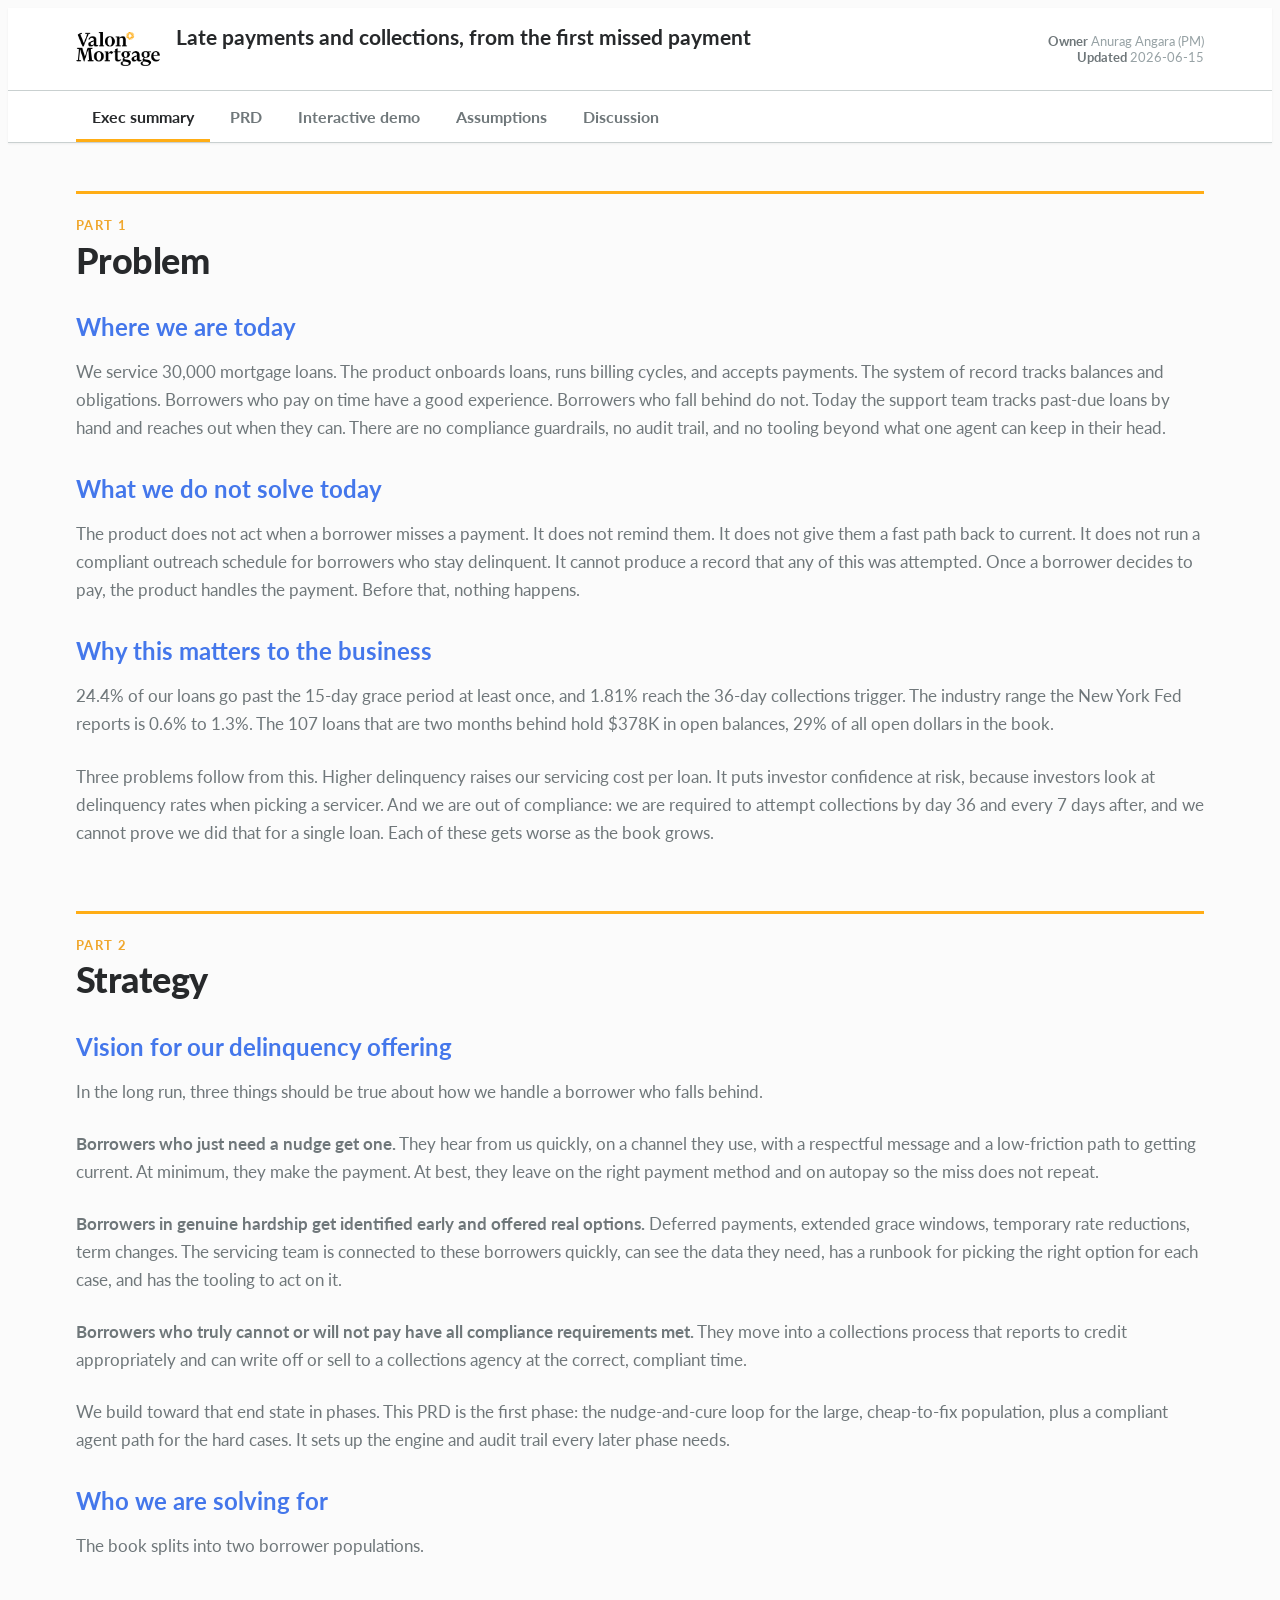
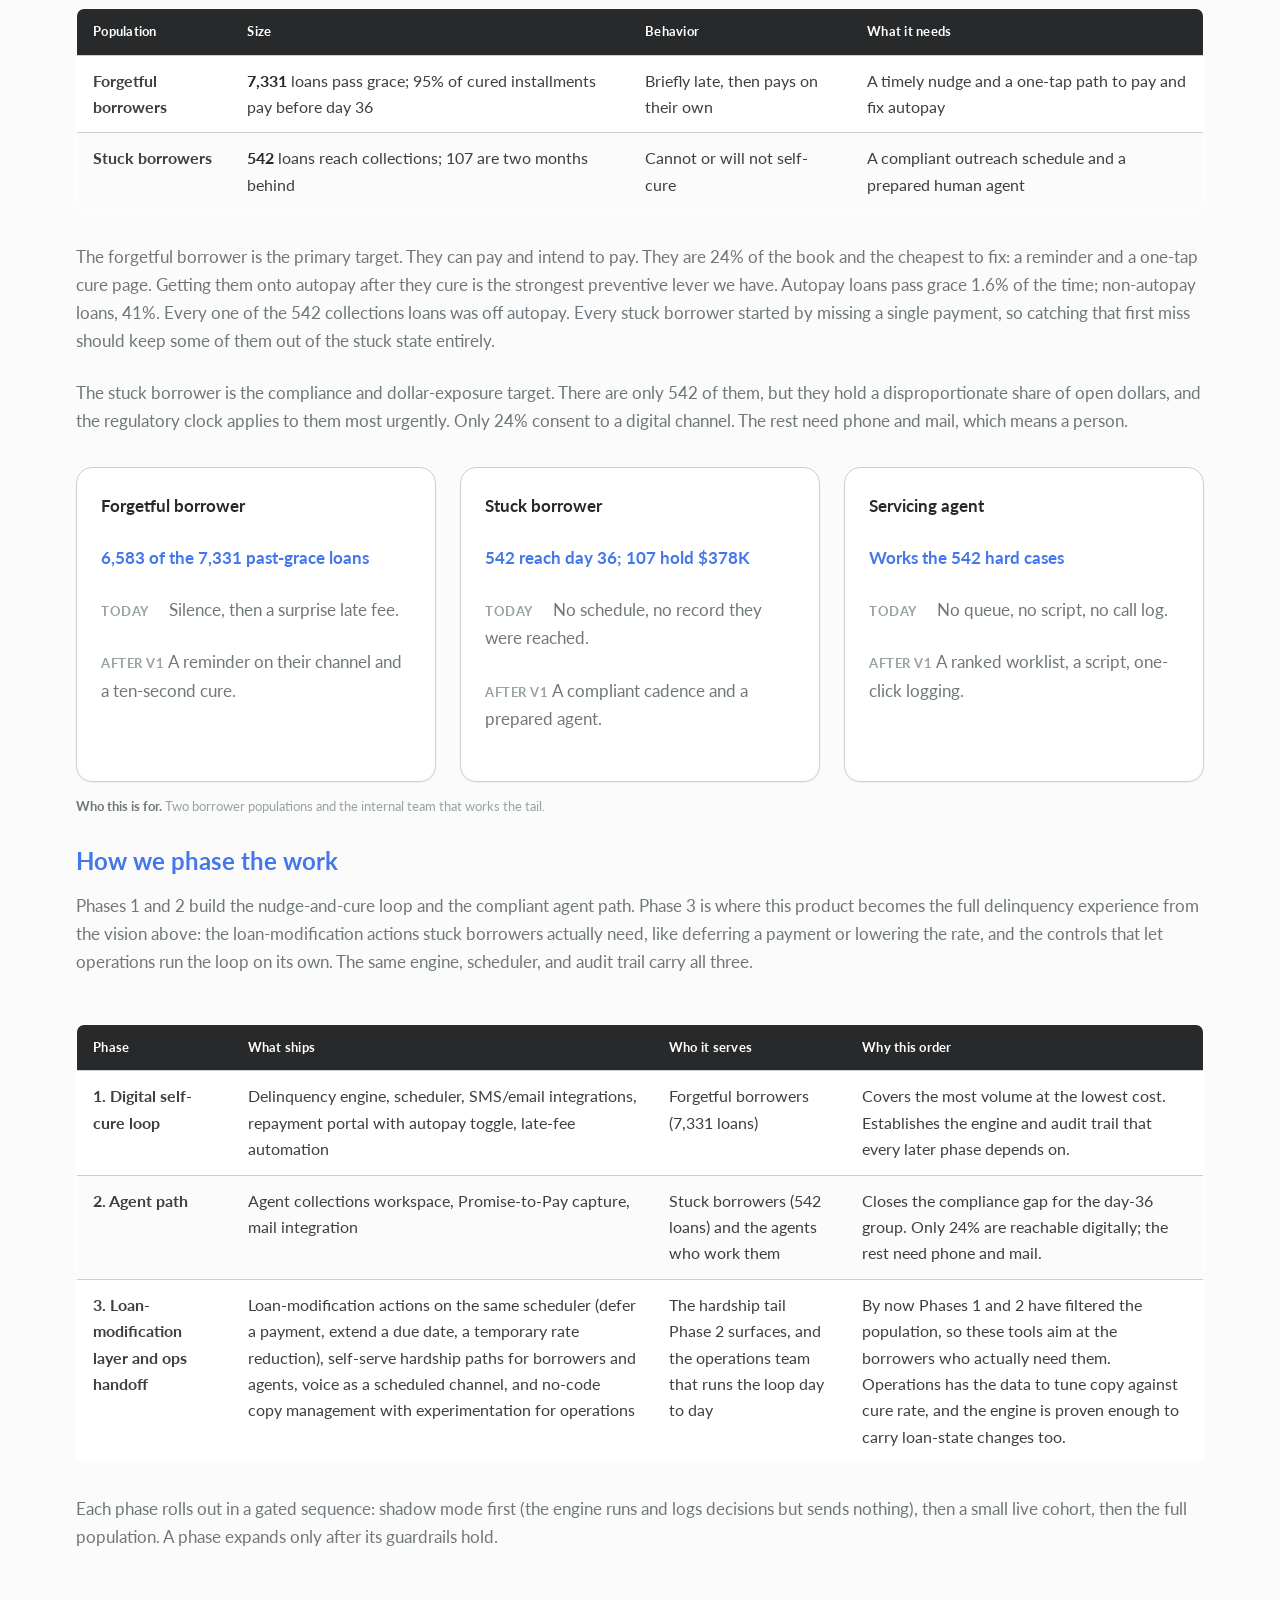
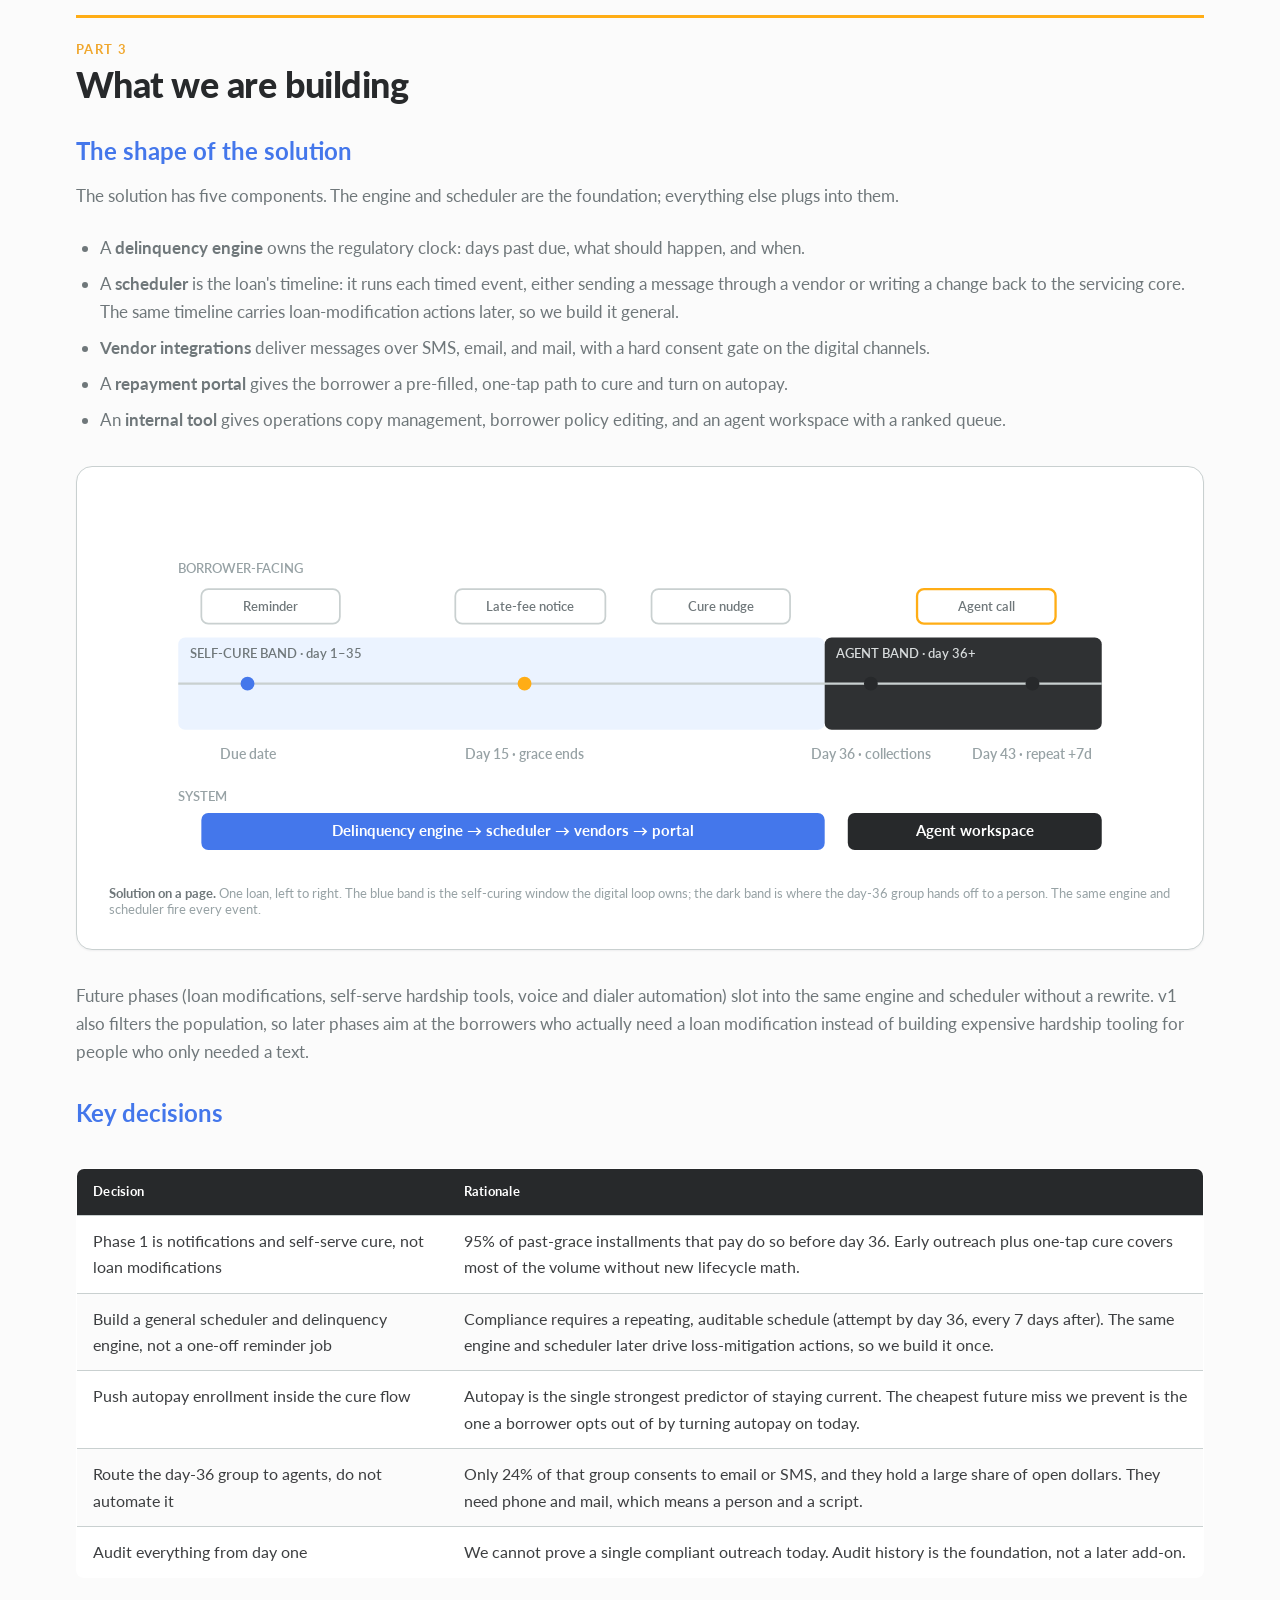
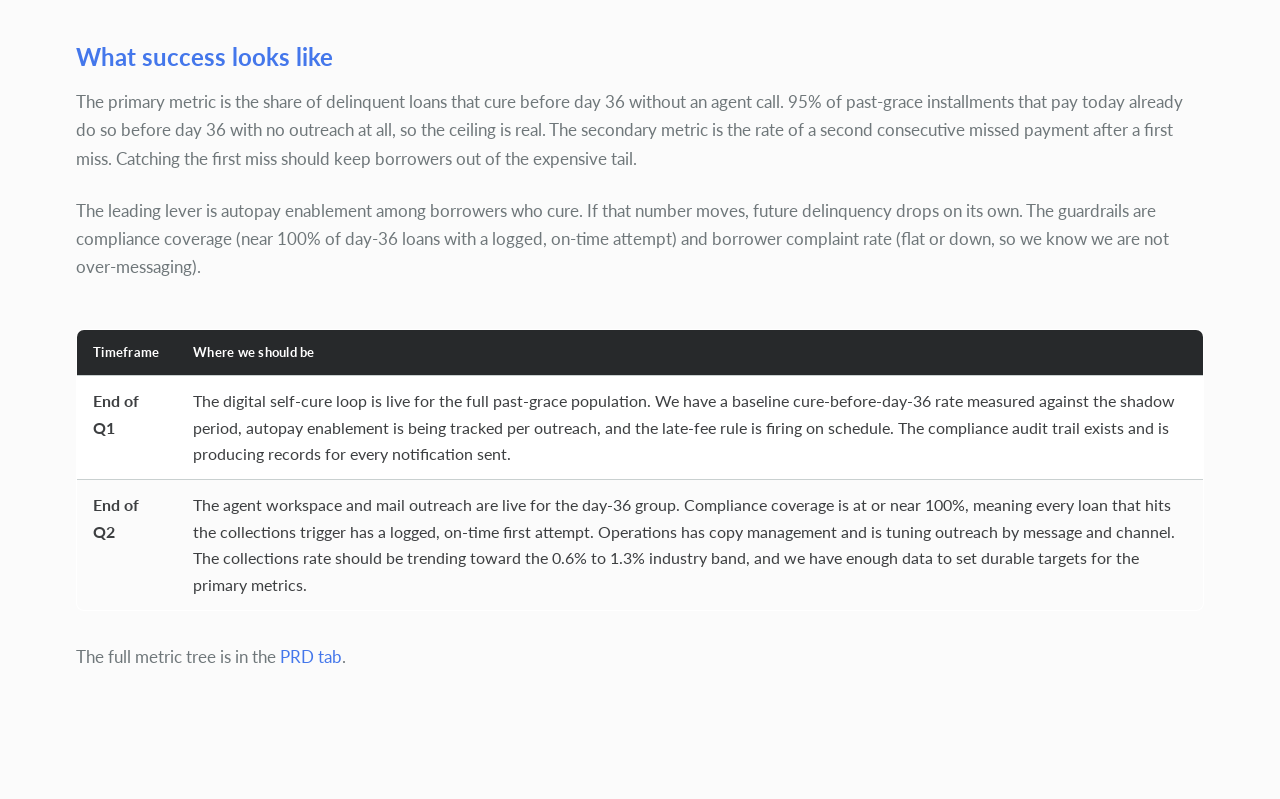
==== commit 13e75f85: "add deck" ====
--- a/prd.html
+++ b/prd.html
@@ -850,6 +850,445 @@
     .demo-modal__consent { display: flex; align-items: center; gap: var(--space-3); flex-wrap: wrap; }
     .demo-check { display: inline-flex; align-items: center; gap: 6px; font-size: var(--text-sm); color: var(--valon-ink-soft); cursor: pointer; }
     .demo-check input { accent-color: var(--valon-blue); }
+
+    /* ==== Discussion slide deck ========================================= */
+    .deck {
+      max-width: var(--container-max);
+      margin-inline: auto;
+      padding: var(--space-8) var(--space-6) var(--space-24);
+    }
+
+    /* --- Progress tracker ----------------------------------------------- */
+    .deck-progress {
+      display: flex;
+      gap: var(--space-1);
+      padding: 0 0 var(--space-6);
+      overflow-x: auto;
+      scrollbar-width: thin;
+    }
+    .deck-pip {
+      appearance: none;
+      border: 0;
+      background: transparent;
+      flex: 1;
+      min-width: 0;
+      cursor: pointer;
+      padding: var(--space-3) 0 0;
+      display: flex;
+      flex-direction: column;
+      align-items: stretch;
+      gap: var(--space-2);
+    }
+    .deck-pip__label {
+      font-size: 0.6875rem;
+      font-weight: var(--weight-bold);
+      letter-spacing: 0.03em;
+      color: var(--valon-gray-mid);
+      white-space: nowrap;
+      overflow: hidden;
+      text-overflow: ellipsis;
+      text-align: left;
+      transition: color var(--transition);
+      font-family: var(--font-body);
+    }
+    .deck-pip__bar {
+      height: 4px;
+      border-radius: var(--radius-pill);
+      background: var(--valon-surface);
+      transition: background var(--transition), height var(--transition), box-shadow var(--transition);
+    }
+    .deck-pip:hover .deck-pip__label { color: var(--valon-ink); }
+    .deck-pip:hover .deck-pip__bar {
+      background: var(--valon-gray-light);
+      box-shadow: 0 0 0 2px var(--valon-gray-light);
+    }
+    .deck-pip.is-active .deck-pip__label { color: var(--valon-ink); }
+    .deck-pip.is-active .deck-pip__bar {
+      background: var(--valon-amber);
+      height: 6px;
+    }
+    .deck-pip.is-visited .deck-pip__bar { background: var(--valon-blue); }
+    .deck-pip.is-visited .deck-pip__label { color: var(--valon-gray); }
+
+    /* --- Slides --------------------------------------------------------- */
+    .deck-slide { display: none; }
+    .deck-slide.is-active {
+      display: flex;
+      flex-direction: column;
+      min-height: 480px;
+      animation: deck-fade 350ms ease both;
+    }
+    @keyframes deck-fade {
+      from { opacity: 0; transform: translateY(8px); }
+      to   { opacity: 1; transform: none; }
+    }
+
+    .deck-slide h2 {
+      font-family: var(--font-display);
+      font-size: var(--text-3xl);
+      font-weight: var(--weight-black);
+      color: var(--color-heading);
+      line-height: var(--leading-tight);
+      letter-spacing: -0.02em;
+      margin: 0 0 var(--space-8);
+    }
+    .deck-slide p {
+      font-size: var(--text-md);
+      line-height: var(--leading-normal);
+      color: var(--valon-gray);
+      margin: 0 0 var(--space-4);
+      max-width: 44em;
+    }
+    .deck-slide p b { color: var(--valon-ink); }
+
+    /* --- Navigation ----------------------------------------------------- */
+    .deck-nav {
+      display: flex;
+      justify-content: space-between;
+      align-items: center;
+      padding-top: var(--space-8);
+      margin-top: auto;
+    }
+    .deck-nav__counter {
+      font-size: var(--text-xs);
+      color: var(--valon-gray-mid);
+      font-weight: var(--weight-bold);
+      letter-spacing: 0.04em;
+      font-variant-numeric: tabular-nums;
+    }
+
+    /* --- Title slide ----------------------------------------------------- */
+    .deck-title {
+      flex: 1;
+      display: flex;
+      flex-direction: column;
+      justify-content: center;
+      padding: var(--space-16) 0 var(--space-8);
+    }
+    .deck-title h2 {
+      font-size: var(--text-4xl);
+      margin-bottom: var(--space-4);
+    }
+    .deck-title p {
+      font-size: var(--text-lg);
+      color: var(--valon-gray);
+      max-width: 32em;
+    }
+
+    /* --- Agenda list ----------------------------------------------------- */
+    .deck-agenda {
+      list-style: none;
+      padding: 0;
+      margin: var(--space-8) 0 0;
+      display: grid;
+      grid-template-columns: repeat(auto-fit, minmax(280px, 1fr));
+      gap: var(--space-3);
+      counter-reset: agenda;
+    }
+    .deck-agenda-item {
+      counter-increment: agenda;
+      display: flex;
+      align-items: center;
+      gap: var(--space-4);
+      padding: var(--space-4) var(--space-5, 1.25rem);
+      background: var(--valon-white);
+      border: 1px solid var(--color-border);
+      border-radius: var(--radius);
+      cursor: pointer;
+      transition: background var(--transition), border-color var(--transition), box-shadow var(--transition);
+    }
+    .deck-agenda-item:hover {
+      background: var(--valon-blue-tint);
+      border-color: var(--valon-blue);
+      box-shadow: var(--shadow-sm);
+    }
+    .deck-agenda-item::before {
+      content: counter(agenda);
+      flex-shrink: 0;
+      display: flex;
+      align-items: center;
+      justify-content: center;
+      width: 28px;
+      height: 28px;
+      border-radius: 50%;
+      background: var(--valon-ink);
+      color: var(--valon-white);
+      font-family: var(--font-display);
+      font-weight: var(--weight-black);
+      font-size: var(--text-xs);
+    }
+    .deck-agenda-item span {
+      font-family: var(--font-body);
+      font-size: var(--text-sm);
+      font-weight: var(--weight-bold);
+      color: var(--valon-ink);
+    }
+
+    /* --- Background split panels ---------------------------------------- */
+    .deck-split {
+      display: grid;
+      grid-template-columns: 1fr 1fr;
+      gap: 0;
+      margin: var(--space-6) 0;
+      border-radius: var(--radius-lg);
+      overflow: hidden;
+      border: 1px solid var(--color-border);
+      flex: 1;
+      min-height: 0;
+    }
+    .deck-split__left {
+      padding: var(--space-8);
+      background: var(--valon-white);
+      display: flex;
+      flex-direction: column;
+      justify-content: center;
+    }
+    .deck-split__right {
+      padding: var(--space-8);
+      background: var(--valon-ink);
+      color: var(--valon-gray-light);
+      display: flex;
+      flex-direction: column;
+      justify-content: center;
+    }
+    .deck-split__kicker {
+      font-size: var(--text-xs);
+      font-weight: var(--weight-bold);
+      letter-spacing: 0.08em;
+      text-transform: uppercase;
+      margin-bottom: var(--space-4);
+    }
+    .deck-split__left .deck-split__kicker { color: var(--valon-blue); }
+    .deck-split__right .deck-split__kicker { color: var(--valon-amber); }
+    .deck-split__headline {
+      font-family: var(--font-display);
+      font-size: var(--text-xl);
+      font-weight: var(--weight-black);
+      line-height: var(--leading-snug);
+      margin: 0 0 var(--space-4);
+    }
+    .deck-split__left .deck-split__headline { color: var(--valon-ink); }
+    .deck-split__right .deck-split__headline { color: var(--valon-white); }
+    .deck-split__body {
+      font-size: var(--text-sm);
+      line-height: var(--leading-relaxed);
+      margin: 0;
+    }
+    .deck-split__left .deck-split__body { color: var(--valon-gray); }
+    .deck-split__right .deck-split__body { color: var(--valon-gray-light); }
+    .deck-split__list {
+      list-style: none;
+      padding: 0;
+      margin: var(--space-4) 0 0;
+    }
+    .deck-split__list li {
+      font-size: var(--text-sm);
+      color: var(--valon-gray-light);
+      line-height: var(--leading-relaxed);
+      padding: var(--space-3) 0;
+      border-bottom: 1px solid rgba(255,255,255,0.1);
+    }
+    .deck-split__list li:last-child { border-bottom: 0; }
+    .deck-split__list b {
+      color: var(--valon-amber);
+      font-variant-numeric: tabular-nums;
+    }
+
+    /* --- Strategy segments ---------------------------------------------- */
+    .deck-segments {
+      display: grid;
+      grid-template-columns: repeat(3, 1fr);
+      gap: 0;
+      margin: var(--space-8) 0;
+      border-radius: var(--radius-lg);
+      overflow: hidden;
+      border: 1px solid var(--color-border);
+    }
+    .deck-segment {
+      padding: var(--space-6) var(--space-6);
+      background: var(--valon-white);
+      border-right: 1px solid var(--color-border);
+    }
+    .deck-segment:last-child { border-right: 0; }
+    .deck-segment__icon {
+      width: 36px;
+      height: 36px;
+      border-radius: 50%;
+      display: flex;
+      align-items: center;
+      justify-content: center;
+      font-size: var(--text-lg);
+      margin-bottom: var(--space-4);
+    }
+    .deck-segment__name {
+      font-family: var(--font-display);
+      font-weight: var(--weight-bold);
+      font-size: var(--text-sm);
+      color: var(--valon-ink);
+      margin-bottom: var(--space-3);
+      text-transform: uppercase;
+      letter-spacing: 0.03em;
+    }
+    .deck-segment__body {
+      font-size: var(--text-sm);
+      color: var(--valon-gray);
+      line-height: var(--leading-relaxed);
+      margin: 0;
+    }
+
+    /* --- Build components list ------------------------------------------- */
+    .deck-components {
+      list-style: none;
+      padding: 0;
+      margin: var(--space-6) 0;
+      counter-reset: comp;
+    }
+    .deck-component {
+      counter-increment: comp;
+      display: grid;
+      grid-template-columns: 36px 1fr;
+      gap: var(--space-4);
+      padding: var(--space-4) 0;
+      border-bottom: 1px solid var(--color-border);
+      align-items: baseline;
+    }
+    .deck-component:last-child { border-bottom: 0; }
+    .deck-component::before {
+      content: counter(comp);
+      font-family: var(--font-display);
+      font-weight: var(--weight-black);
+      font-size: var(--text-md);
+      color: var(--valon-amber-deep);
+      text-align: center;
+    }
+    .deck-component__text {
+      font-size: var(--text-base);
+      color: var(--valon-ink-soft);
+      line-height: var(--leading-relaxed);
+    }
+    .deck-component__text b { color: var(--valon-ink); }
+
+    /* --- Rollout phases ------------------------------------------------- */
+    .deck-phases {
+      margin: var(--space-8) 0;
+      position: relative;
+    }
+    .deck-phase {
+      display: grid;
+      grid-template-columns: 160px 1fr;
+      gap: var(--space-6);
+      padding: var(--space-6) 0;
+      border-bottom: 1px solid var(--color-border);
+      align-items: start;
+    }
+    .deck-phase:last-child { border-bottom: 0; }
+    .deck-phase__label {
+      position: relative;
+    }
+    .deck-phase__num {
+      font-family: var(--font-display);
+      font-weight: var(--weight-black);
+      font-size: var(--text-3xl);
+      color: var(--valon-ink);
+      line-height: 1;
+    }
+    .deck-phase__name {
+      font-size: var(--text-xs);
+      font-weight: var(--weight-bold);
+      letter-spacing: 0.06em;
+      text-transform: uppercase;
+      color: var(--valon-gray-mid);
+      margin-top: var(--space-2);
+    }
+    .deck-phase__build {
+      font-size: var(--text-base);
+      color: var(--valon-ink-soft);
+      line-height: var(--leading-relaxed);
+      margin: 0 0 var(--space-3);
+    }
+    .deck-phase__after {
+      font-size: var(--text-sm);
+      color: var(--valon-blue);
+      font-weight: var(--weight-bold);
+      line-height: var(--leading-relaxed);
+    }
+
+    /* --- Success metrics ------------------------------------------------ */
+    .deck-metric {
+      padding: var(--space-4) 0;
+      border-bottom: 1px solid var(--color-border);
+    }
+    .deck-metric:last-child { border-bottom: 0; }
+    .deck-metric__q {
+      font-family: var(--font-display);
+      font-size: var(--text-md);
+      font-weight: var(--weight-bold);
+      color: var(--valon-ink);
+      line-height: var(--leading-snug);
+      margin: 0;
+    }
+    .deck-metric__detail {
+      font-size: var(--text-sm);
+      color: var(--valon-gray);
+      margin: var(--space-2) 0 0;
+      line-height: var(--leading-relaxed);
+    }
+
+    /* --- Takeaway blocks ------------------------------------------------ */
+    .deck-takeaways {
+      margin: var(--space-6) 0;
+      counter-reset: ta;
+    }
+    .deck-takeaway {
+      counter-increment: ta;
+      display: grid;
+      grid-template-columns: 40px 1fr;
+      gap: var(--space-4);
+      padding: var(--space-4) 0;
+      border-bottom: 1px solid var(--color-border);
+      align-items: baseline;
+    }
+    .deck-takeaway:last-child { border-bottom: 0; }
+    .deck-takeaway::before {
+      content: counter(ta);
+      font-family: var(--font-display);
+      font-weight: var(--weight-black);
+      font-size: var(--text-xl);
+      color: var(--valon-amber);
+      text-align: center;
+      line-height: 1;
+    }
+    .deck-takeaway__text {
+      font-size: var(--text-md);
+      font-weight: var(--weight-bold);
+      color: var(--valon-ink);
+      line-height: var(--leading-snug);
+      margin: 0;
+    }
+    .deck-takeaway__sub {
+      font-size: var(--text-sm);
+      font-weight: var(--weight-regular);
+      color: var(--valon-gray);
+      margin: var(--space-2) 0 0;
+      line-height: var(--leading-relaxed);
+    }
+
+    /* --- Responsive ----------------------------------------------------- */
+    @media (max-width: 768px) {
+      .deck-slide { min-height: auto; }
+      .deck-slide h2 { font-size: var(--text-2xl); }
+      .deck-title h2 { font-size: var(--text-3xl); }
+      .deck-slide p { font-size: var(--text-base); }
+      .deck-split { grid-template-columns: 1fr; }
+      .deck-segments { grid-template-columns: 1fr; }
+      .deck-segment { border-right: 0; border-bottom: 1px solid var(--color-border); }
+      .deck-segment:last-child { border-bottom: 0; }
+      .deck-phase { grid-template-columns: 1fr; }
+      .deck-phase__label { display: flex; align-items: baseline; gap: var(--space-3); }
+      .deck-phase__num { font-size: var(--text-xl); }
+      .deck-pip__label { font-size: 0.625rem; }
+      .deck-agenda { grid-template-columns: 1fr; }
+    }
   </style>
 </head>
 <body class="valon">
@@ -872,6 +1311,7 @@
         <button class="tab-btn" role="tab" data-tab="prd">PRD</button>
         <button class="tab-btn" role="tab" data-tab="demo">Interactive demo</button>
         <button class="tab-btn" role="tab" data-tab="assumptions">Assumptions</button>
+        <button class="tab-btn" role="tab" data-tab="discussion">Discussion</button>
       </div>
     </nav>
   </header>
@@ -2170,6 +2610,263 @@
 
       </article>
     </section>
+
+    <!-- ================================================================
+         Discussion slide deck
+         ================================================================ -->
+    <section class="tab-panel" id="panel-discussion" role="tabpanel">
+      <div class="deck" id="discussionDeck">
+
+        <!-- Progress tracker -->
+        <div class="deck-progress" role="tablist" aria-label="Slide navigation">
+          <button class="deck-pip" role="tab" aria-selected="true"><span class="deck-pip__label">Agenda</span><span class="deck-pip__bar"></span></button>
+          <button class="deck-pip" role="tab"><span class="deck-pip__label">Background</span><span class="deck-pip__bar"></span></button>
+          <button class="deck-pip" role="tab"><span class="deck-pip__label">Strategy</span><span class="deck-pip__bar"></span></button>
+          <button class="deck-pip" role="tab"><span class="deck-pip__label">What to build</span><span class="deck-pip__bar"></span></button>
+          <button class="deck-pip" role="tab"><span class="deck-pip__label">Rollout</span><span class="deck-pip__bar"></span></button>
+          <button class="deck-pip" role="tab"><span class="deck-pip__label">Success</span><span class="deck-pip__bar"></span></button>
+          <button class="deck-pip" role="tab"><span class="deck-pip__label">Takeaways</span><span class="deck-pip__bar"></span></button>
+        </div>
+
+        <!-- ======== SLIDE 0: Agenda ======== -->
+        <div class="deck-slide is-active">
+          <div class="deck-title">
+            <h2>Late payments<br>and collections</h2>
+            <p>Where we are, what we want to build, and how we get there.</p>
+            <ol class="deck-agenda">
+              <li class="deck-agenda-item" data-deck-go="1"><span>Background and problem</span></li>
+              <li class="deck-agenda-item" data-deck-go="2"><span>Strategy</span></li>
+              <li class="deck-agenda-item" data-deck-go="3"><span>What we want to build</span></li>
+              <li class="deck-agenda-item" data-deck-go="4"><span>Rollout</span></li>
+              <li class="deck-agenda-item" data-deck-go="5"><span>Success</span></li>
+              <li class="deck-agenda-item" data-deck-go="6"><span>Takeaways</span></li>
+            </ol>
+          </div>
+
+          <div class="deck-nav">
+            <div></div>
+            <span class="deck-nav__counter">1 / 7</span>
+            <button class="valon-btn valon-btn--primary" data-deck-next>Next &rarr;</button>
+          </div>
+        </div>
+
+        <!-- ======== SLIDE 1: Background & Problem ======== -->
+        <div class="deck-slide">
+          <h2>Background and problem</h2>
+
+          <div class="deck-split">
+            <div class="deck-split__left">
+              <div class="deck-split__kicker">Where we are</div>
+              <p class="deck-split__headline">We onboard and service 30,000 loans today.</p>
+              <p class="deck-split__body">When borrowers make their payments on time, things flow smoothly. Even when they are late, we can accept those payments, and borrowers do use that functionality.</p>
+            </div>
+            <div class="deck-split__right">
+              <div class="deck-split__kicker">The gap</div>
+              <p class="deck-split__headline">The late payment experience is not working well enough.</p>
+              <ul class="deck-split__list">
+                <li><b>25%</b> of our borrowers are hitting late fees</li>
+                <li><b>1.81%</b> are reaching collections, well above the 0.6 to 1.3% industry band</li>
+                <li>Delinquent loans carry a big portion of our book and are hard to collect on</li>
+              </ul>
+            </div>
+          </div>
+
+          <div class="deck-nav">
+            <button class="valon-btn valon-btn--outline" data-deck-prev>&larr; Back</button>
+            <span class="deck-nav__counter">2 / 7</span>
+            <button class="valon-btn valon-btn--primary" data-deck-next>Next &rarr;</button>
+          </div>
+        </div>
+
+        <!-- ======== SLIDE 2: Strategy ======== -->
+        <div class="deck-slide">
+          <h2>Strategy</h2>
+
+          <p>Ideally, we have a system for managing delinquency where each borrower gets what they actually need:</p>
+
+          <div class="deck-segments">
+            <div class="deck-segment">
+              <div class="deck-segment__icon" style="background:var(--valon-blue-tint);color:var(--valon-blue)">&#9993;</div>
+              <div class="deck-segment__name">Would pay, just forgot</div>
+              <p class="deck-segment__body">Quick, low-friction nudges to cure, and ideally to get to a better setup: autopay, correct payment method, correct notification channel.</p>
+            </div>
+            <div class="deck-segment">
+              <div class="deck-segment__icon" style="background:#FFF3E0;color:var(--valon-orange)">&#9829;</div>
+              <div class="deck-segment__name">Genuine hardship</div>
+              <p class="deck-segment__body">Identified early, serviced with attention, and offered real paths to avoiding penalties and getting back on track.</p>
+            </div>
+            <div class="deck-segment">
+              <div class="deck-segment__icon" style="background:var(--valon-surface);color:var(--valon-gray)">&#10140;</div>
+              <div class="deck-segment__name">Cannot or will not pay</div>
+              <p class="deck-segment__body">Funneled out compliantly and auditably. This is a natural part of any lending portfolio.</p>
+            </div>
+          </div>
+
+          <div class="deck-nav">
+            <button class="valon-btn valon-btn--outline" data-deck-prev>&larr; Back</button>
+            <span class="deck-nav__counter">3 / 7</span>
+            <button class="valon-btn valon-btn--primary" data-deck-next>Next &rarr;</button>
+          </div>
+        </div>
+
+        <!-- ======== SLIDE 3: What we want to build ======== -->
+        <div class="deck-slide">
+          <h2>What we want to build</h2>
+
+          <ol class="deck-components">
+            <li class="deck-component">
+              <p class="deck-component__text"><b>A delinquency engine</b> that tracks the borrower lifecycle through delinquency stages, encodes business logic, and ensures auditability</p>
+            </li>
+            <li class="deck-component">
+              <p class="deck-component__text"><b>A scheduling layer</b> that ensures the right messages and actions occur at the right time in the borrower lifecycle</p>
+            </li>
+            <li class="deck-component">
+              <p class="deck-component__text"><b>A notification layer</b> that can prioritize among borrower notification preferences and integrates with appropriate vendors to reach borrowers</p>
+            </li>
+            <li class="deck-component">
+              <p class="deck-component__text"><b>A low-friction repayment and config-updating experience</b> for borrowers who receive notifications</p>
+            </li>
+            <li class="deck-component">
+              <p class="deck-component__text"><b>Dedicated agent tooling</b> that helps agents prioritize and service borrowers that respond to notifications with genuine hardship need</p>
+            </li>
+          </ol>
+
+          <div class="callout" style="margin-top:var(--space-4)">
+            <p style="margin:0;font-size:var(--text-sm)"><b>Why now?</b> Our loan book is starting to scale and we need to start making efficient use of our servicing abilities.</p>
+          </div>
+
+          <div class="deck-nav">
+            <button class="valon-btn valon-btn--outline" data-deck-prev>&larr; Back</button>
+            <span class="deck-nav__counter">4 / 7</span>
+            <button class="valon-btn valon-btn--primary" data-deck-next>Next &rarr;</button>
+          </div>
+        </div>
+
+        <!-- ======== SLIDE 4: Rollout ======== -->
+        <div class="deck-slide">
+          <h2>Rollout</h2>
+
+          <p>We see three phases:</p>
+
+          <div class="deck-phases">
+            <div class="deck-phase">
+              <div class="deck-phase__label">
+                <div class="deck-phase__num">1</div>
+                <div class="deck-phase__name">Notify and cure</div>
+              </div>
+              <div>
+                <p class="deck-phase__build">Build the scheduling and notification infrastructure and a borrower payment view that helps borrowers get back on track early.</p>
+                <p class="deck-phase__after">After this: fewer borrowers hit late fees and further stages of delinquency. Agents can better prioritize and service borrowers who do reach delinquency with the tools we have on hand.</p>
+              </div>
+            </div>
+            <div class="deck-phase">
+              <div class="deck-phase__label">
+                <div class="deck-phase__num">2</div>
+                <div class="deck-phase__name">Agent portal</div>
+              </div>
+              <div>
+                <p class="deck-phase__build">Build our agent portal around our notifications.</p>
+                <p class="deck-phase__after">After this: agents have context on borrower communications and prior servicing actions, and a more formal case management system for delinquency cases that really require agent outreach.</p>
+              </div>
+            </div>
+            <div class="deck-phase">
+              <div class="deck-phase__label">
+                <div class="deck-phase__num">3</div>
+                <div class="deck-phase__name">Hardship and ownership</div>
+              </div>
+              <div>
+                <p class="deck-phase__build">Strengthen our core to offer better hardship optionality, and enable agent ops to manage notification content on their own.</p>
+                <p class="deck-phase__after">After this: we can hand complete ownership over the delinquency experience, delinquency management, and delinquency metrics to our ops teams.</p>
+              </div>
+            </div>
+          </div>
+
+          <div class="deck-nav">
+            <button class="valon-btn valon-btn--outline" data-deck-prev>&larr; Back</button>
+            <span class="deck-nav__counter">5 / 7</span>
+            <button class="valon-btn valon-btn--primary" data-deck-next>Next &rarr;</button>
+          </div>
+        </div>
+
+        <!-- ======== SLIDE 5: Success ======== -->
+        <div class="deck-slide">
+          <h2>Success</h2>
+
+          <p>We can measure success by <b>borrower correction and sustainability</b>.</p>
+
+          <div style="margin:var(--space-6) 0">
+            <div class="deck-metric">
+              <p class="deck-metric__q">Are borrowers correcting more quickly before late fees?</p>
+              <p class="deck-metric__detail">Are they switching onto autopay after missed payments at higher rates?</p>
+            </div>
+            <div class="deck-metric">
+              <p class="deck-metric__q">Is the agent caseload shifting to the long tail?</p>
+              <p class="deck-metric__detail">As the early stages resolve themselves, agents should spend their time on the cases that genuinely need a person.</p>
+            </div>
+            <div class="deck-metric">
+              <p class="deck-metric__q">Are hardship plans utilized for later-stage delinquencies?</p>
+              <p class="deck-metric__detail">When utilized, do they sustainably lead to good repayment behaviors?</p>
+            </div>
+            <div class="deck-metric">
+              <p class="deck-metric__q">Can we test the boundaries of what triggers delinquency?</p>
+              <p class="deck-metric__detail">And use that to segment borrowers towards alternative product offerings?</p>
+            </div>
+          </div>
+
+          <div class="deck-nav">
+            <button class="valon-btn valon-btn--outline" data-deck-prev>&larr; Back</button>
+            <span class="deck-nav__counter">6 / 7</span>
+            <button class="valon-btn valon-btn--primary" data-deck-next>Next &rarr;</button>
+          </div>
+        </div>
+
+        <!-- ======== SLIDE 6: Takeaways ======== -->
+        <div class="deck-slide">
+          <h2>Takeaways</h2>
+
+          <div class="deck-takeaways">
+            <div class="deck-takeaway">
+              <div>
+                <p class="deck-takeaway__text">Late payments are our biggest servicing gap</p>
+                <p class="deck-takeaway__sub">A quarter of borrowers hit late fees, 1.81% reach collections, and the delinquent portion of our book is growing.</p>
+              </div>
+            </div>
+            <div class="deck-takeaway">
+              <div>
+                <p class="deck-takeaway__text">Different borrowers need different paths</p>
+                <p class="deck-takeaway__sub">Forgetful payers need a nudge. Hardship cases need a person. Portfolio exits need a compliant process.</p>
+              </div>
+            </div>
+            <div class="deck-takeaway">
+              <div>
+                <p class="deck-takeaway__text">Five pieces of infrastructure make this work</p>
+                <p class="deck-takeaway__sub">Engine, scheduler, notifications, repayment experience, and agent tooling. They compose into each later phase.</p>
+              </div>
+            </div>
+            <div class="deck-takeaway">
+              <div>
+                <p class="deck-takeaway__text">Roll out in phases, prove each one</p>
+                <p class="deck-takeaway__sub">Start with notifications and self-cure. Then the agent portal. Then hardship tools and ops ownership.</p>
+              </div>
+            </div>
+            <div class="deck-takeaway">
+              <div>
+                <p class="deck-takeaway__text">Success is borrowers correcting faster and staying current</p>
+                <p class="deck-takeaway__sub">Measure correction speed, autopay adoption, agent caseload shift, and hardship plan sustainability.</p>
+              </div>
+            </div>
+          </div>
+
+          <div class="deck-nav">
+            <button class="valon-btn valon-btn--outline" data-deck-prev>&larr; Back</button>
+            <span class="deck-nav__counter">7 / 7</span>
+            <button class="valon-btn valon-btn--outline" data-deck-go="0">Back to agenda</button>
+          </div>
+        </div>
+
+      </div>
+    </section>
+
     <section class="tab-panel" id="panel-demo" role="tabpanel">
       <!-- Interactive demo. State lives in localStorage under valon.demo.v3.
            One global clock drives the whole portfolio: as it advances, every
@@ -2343,7 +3040,7 @@
     // tab names drive activate(); any other hash is treated as a scroll target
     // inside the current panel and never switches tabs.
     (function () {
-      var tabs = ['exec', 'prd', 'demo', 'assumptions'];
+      var tabs = ['exec', 'prd', 'demo', 'assumptions', 'discussion'];
       var buttons = Array.prototype.slice.call(document.querySelectorAll('.tab-btn'));
 
       function activate(tab) {
@@ -2386,6 +3083,65 @@
 
       var initial = window.location.hash.replace('#', '');
       activate(tabs.indexOf(initial) !== -1 ? initial : 'exec');
+    })();
+
+    // Discussion slide deck navigation. Scoped to #discussionDeck so it never
+    // touches the page tabs or the flow rail.
+    (function () {
+      var deck = document.getElementById('discussionDeck');
+      if (!deck) return;
+
+      var slides = Array.prototype.slice.call(deck.querySelectorAll('.deck-slide'));
+      var pips = Array.prototype.slice.call(deck.querySelectorAll('.deck-pip'));
+      var current = 0;
+      var visited = { 0: true };
+
+      function go(i) {
+        if (i < 0 || i >= slides.length) return;
+        current = i;
+        visited[i] = true;
+
+        slides.forEach(function (s, idx) {
+          s.classList.toggle('is-active', idx === i);
+        });
+        pips.forEach(function (p, idx) {
+          p.classList.toggle('is-active', idx === i);
+          p.classList.toggle('is-visited', !!visited[idx] && idx !== i);
+          p.setAttribute('aria-selected', idx === i ? 'true' : 'false');
+        });
+
+        var prevBtns = deck.querySelectorAll('[data-deck-prev]');
+        var nextBtns = deck.querySelectorAll('[data-deck-next]');
+        Array.prototype.slice.call(prevBtns).forEach(function (b) { b.disabled = i === 0; });
+        Array.prototype.slice.call(nextBtns).forEach(function (b) { b.disabled = i === slides.length - 1; });
+
+        var counters = deck.querySelectorAll('.deck-nav__counter');
+        Array.prototype.slice.call(counters).forEach(function (c) {
+          c.textContent = (i + 1) + ' / ' + slides.length;
+        });
+
+        deck.scrollIntoView({ behavior: 'smooth', block: 'start' });
+      }
+
+      pips.forEach(function (p, idx) {
+        p.addEventListener('click', function () { go(idx); });
+      });
+
+      deck.addEventListener('click', function (e) {
+        if (e.target.closest('[data-deck-prev]')) go(current - 1);
+        if (e.target.closest('[data-deck-next]')) go(current + 1);
+        var jump = e.target.closest('[data-deck-go]');
+        if (jump) go(parseInt(jump.dataset.deckGo, 10));
+      });
+
+      document.addEventListener('keydown', function (e) {
+        var panel = document.getElementById('panel-discussion');
+        if (!panel || !panel.classList.contains('is-active')) return;
+        if (e.key === 'ArrowRight') { e.preventDefault(); go(current + 1); }
+        if (e.key === 'ArrowLeft') { e.preventDefault(); go(current - 1); }
+      });
+
+      go(0);
     })();
 
     // Interactive delinquency workflow: clicking a stage in the rail shows its
